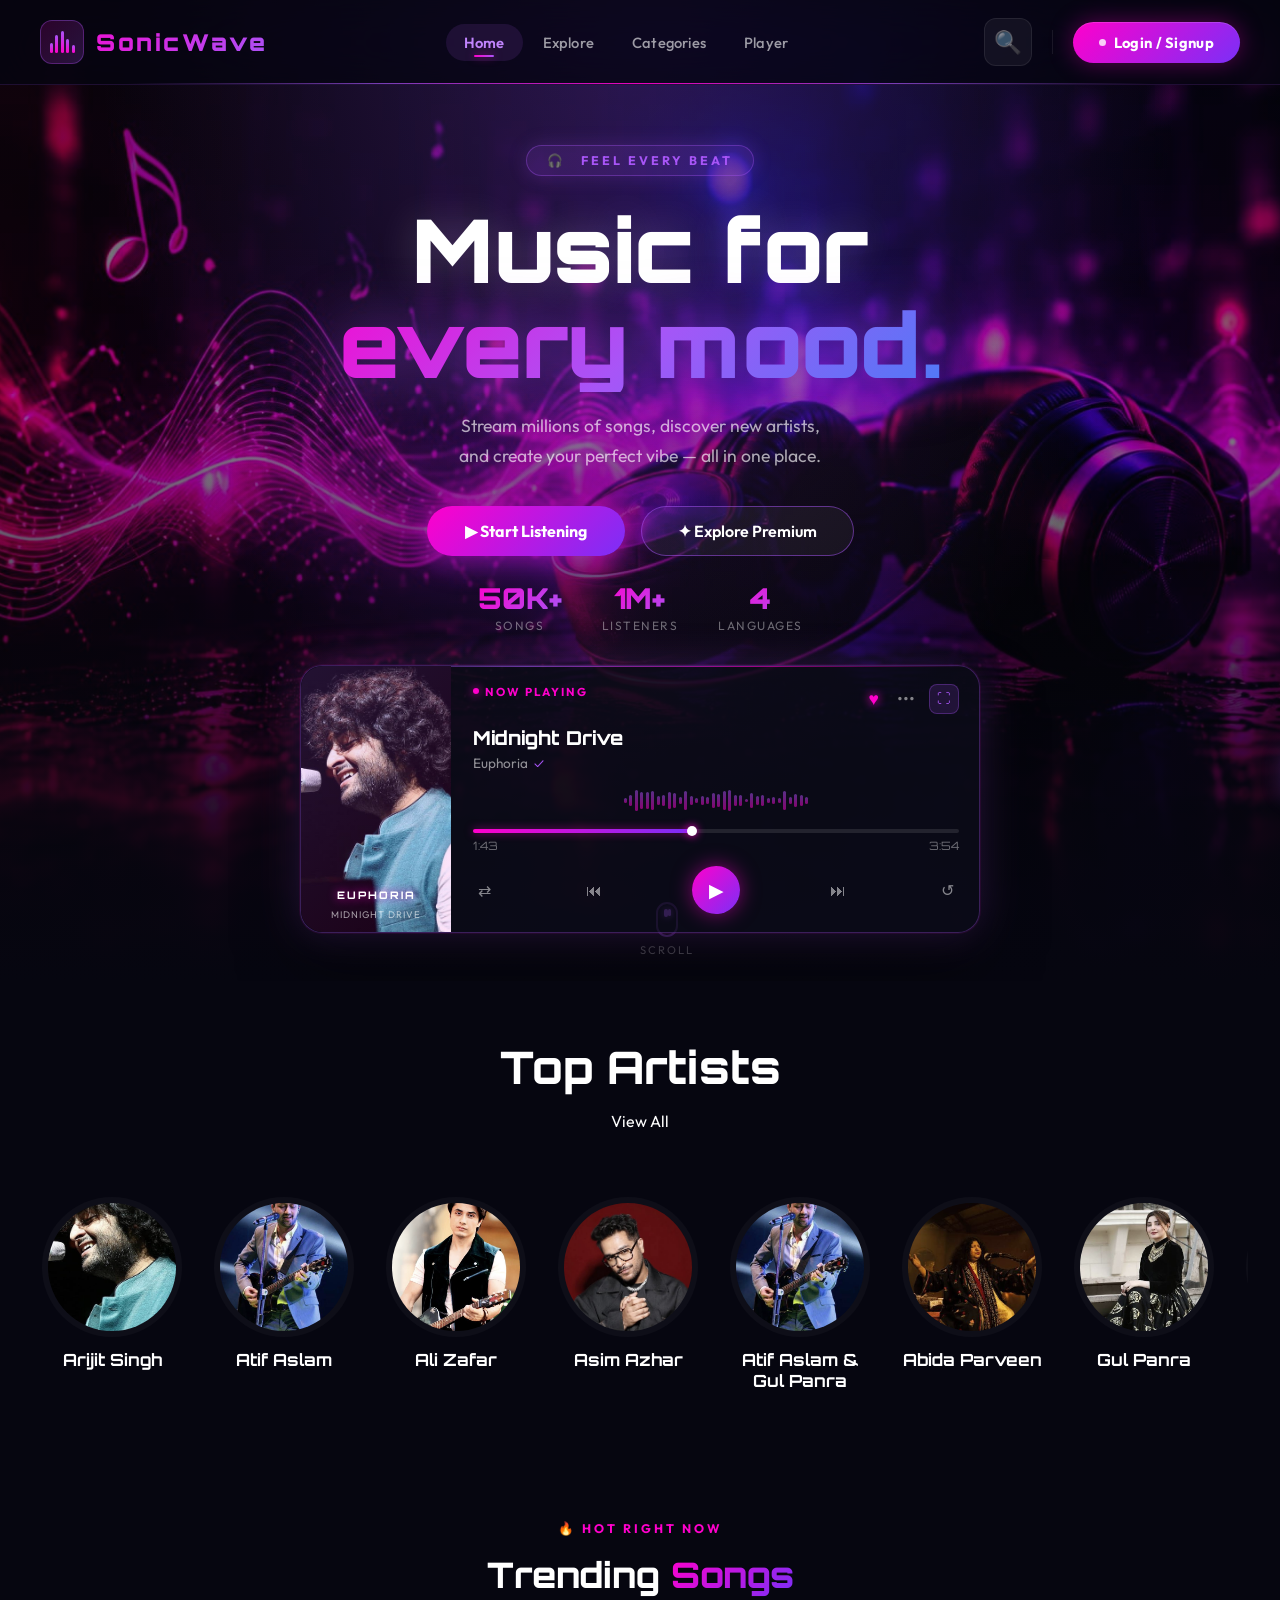
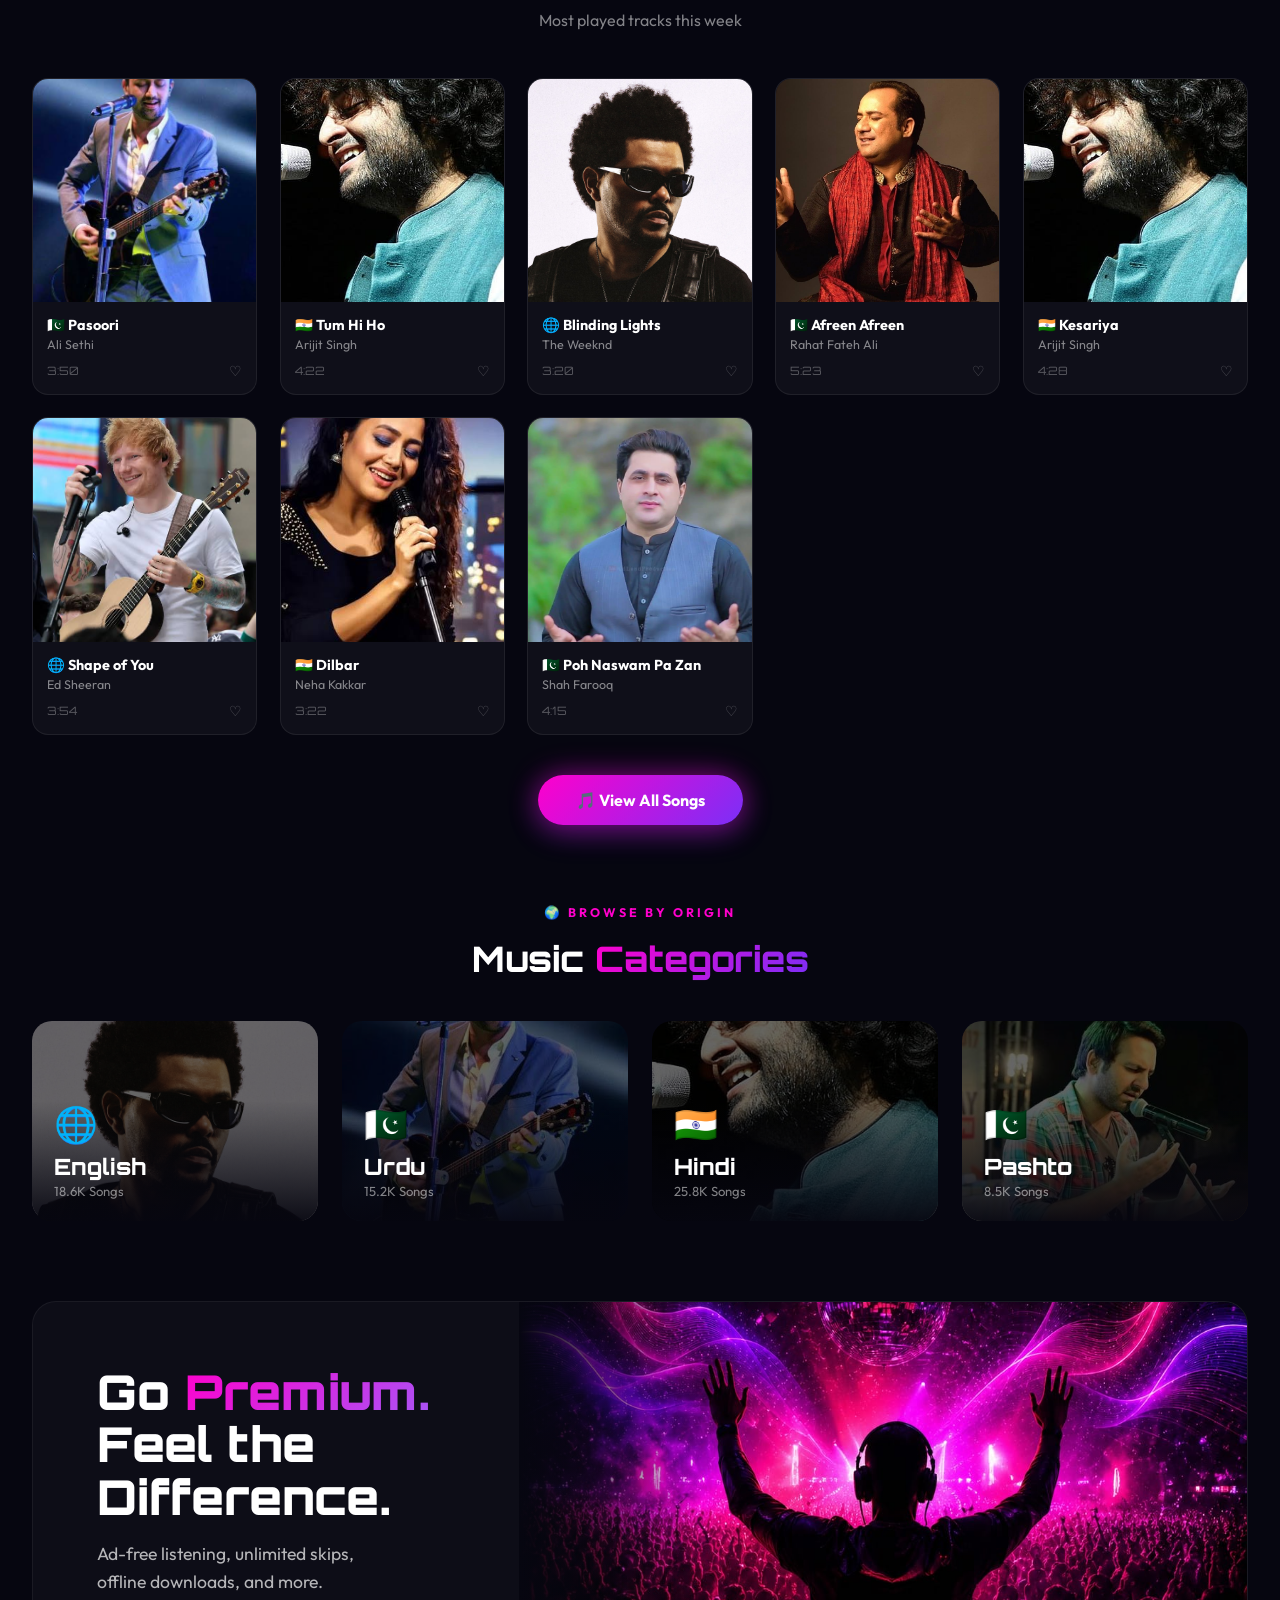
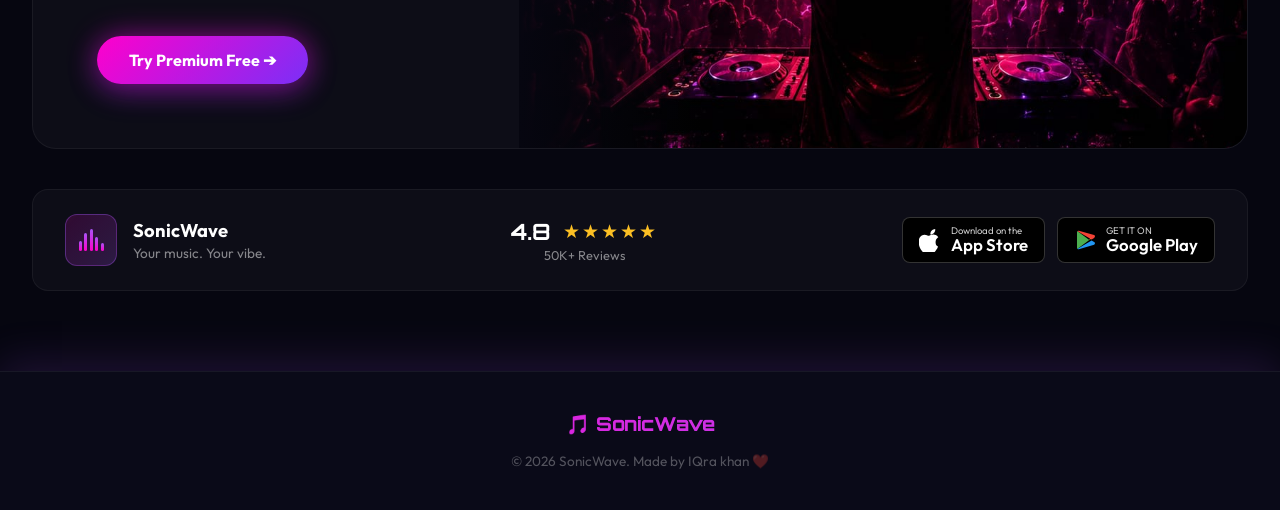
==== index.html @ 138f88bc "Fresh clean deployment" ====
<!DOCTYPE html>
<html lang="en">
<head>
  <meta charset="UTF-8" />
  <meta name="viewport" content="width=device-width, initial-scale=1.0" />
  <meta name="description" content="SonicWave - Premium music streaming. Music for every mood." />
  <title>SonicWave | Music For Every Mood</title>
  <link rel="preconnect" href="https://fonts.googleapis.com" />
  <link href="https://fonts.googleapis.com/css2?family=Outfit:wght@300;400;500;600;700;800;900&family=Orbitron:wght@400;600;700;800;900&display=swap" rel="stylesheet" />
  <link rel="stylesheet" href="css/style.css" />
  <style>

    * { 
      margin:0;
       padding:0;
        box-sizing:border-box; 
      }

    

    html, body {
      font-family: 'Outfit', sans-serif;
      background: var(--dark);
      color: #fff;
      overflow-x: hidden;
    }


    .hero {
      position: relative;
      min-height: 100vh;
      display: flex;
      flex-direction: column;
      align-items: center;
      justify-content: center;
      overflow: hidden;
      padding-top: 85px;
    }

    /* BG IMAGE */
    .hero-bg {
      position: absolute;
      inset: 0;
      background-image: url('images/music.jpeg');
      background-size: cover;
      background-position: center;
      filter: brightness(0.65) saturate(1.4);
      transform: scale(1.05);
      animation: slowZoom 12s ease-in-out infinite alternate;
    }

    @keyframes slowZoom {
      from { transform: scale(1.05); }
      to   { transform: scale(1.12); }
    }

    /* Dark gradient overlay */
    .hero-overlay {
      position: absolute;
      inset: 0;
      background:
        radial-gradient(ellipse at 50% 0%, rgba(168,85,247,0.25) 0%, transparent 60%),
        linear-gradient(to bottom,
          rgba(6,6,16,0.5) 0%,
          rgba(6,6,16,0.2) 40%,
          rgba(6,6,16,0.85) 85%,
          rgba(6,6,16,1) 100%);
    }
:root {
      --pink: #ff00cc;
      --purple: #a855f7;
      --blue: #3b82f6;
      --dark: #060610;
      --glass: rgba(255,255,255,0.05);
      --border: rgba(255,255,255,0.1);
      --glow-pink: rgba(255,0,204,0.4);
      --glow-purple: rgba(168,85,247,0.4);
    }
    /* Floating particles */
    .particles {
      position: absolute;
      inset: 0;
      overflow: hidden;
      pointer-events: none;
    }

    .particle {
      position: absolute;
      border-radius: 50%;
      animation: floatUp linear infinite;
      opacity: 0;
    }

    @keyframes floatUp {
      0%   { transform: translateY(100vh) translateX(0); opacity: 0; }
      5%   { opacity: 0.7; }
      95%  { opacity: 0.4; }
      100% { transform: translateY(-10vh) translateX(30px); opacity: 0; }
    }

    /* ===== HERO CONTENT ===== */
    .hero-content {
      position: relative;
      z-index: 5;
      text-align: center;
      max-width: 820px;
      padding: 0 2rem;
      margin-top: 60px;
      margin-bottom: 2rem;
    }

    .hero-badge {
      display: inline-flex;
      align-items: center;
      gap: 8px;
      background: rgba(168,85,247,0.15);
      border: 1px solid rgba(168,85,247,0.35);
      color: #a855f7;
      padding: 7px 20px;
      border-radius: 50px;
      font-size: 0.78rem;
      font-weight: 700;
      letter-spacing: 3px;
      text-transform: uppercase;
      margin-bottom: 1.6rem;
      animation: fadeUp 0.7s ease forwards;
      box-shadow: 0 0 20px rgba(168,85,247,0.2);
    }

    .hero-title {
      font-family: 'Orbitron', sans-serif;
      font-size: clamp(2.8rem, 7vw, 5.5rem);
      font-weight: 900;
      line-height: 1.08;
      margin-bottom: 1.2rem;
      animation: fadeUp 0.7s 0.15s ease both;
    }

    .hero-title .line1 {
      color: #fff;
      text-shadow: 0 0 40px rgba(255,255,255,0.2);
      display: block;
    }

    .hero-title .line2 {
      background: linear-gradient(135deg, #ff00cc, #a855f7, #3b82f6);
      -webkit-background-clip: text;
      -webkit-text-fill-color: transparent;
      background-clip: text;
      display: block;
      filter: drop-shadow(0 0 30px rgba(168,85,247,0.5));
    }

    .hero-sub {
      font-size: 1.1rem;
      color: rgba(255,255,255,0.65);
      line-height: 1.7;
      max-width: 560px;
      margin: 0 auto 2.2rem;
      animation: fadeUp 0.7s 0.3s ease both;
    }

    /* Hero Buttons */
    .hero-btns {
      display: flex;
      gap: 1rem;
      justify-content: center;
      flex-wrap: wrap;
      animation: fadeUp 0.7s 0.45s ease both;
      margin-bottom: 1rem;
    }

    .btn-start {
      display: inline-flex;
      align-items: center;
      gap: 10px;
      padding: 15px 38px;
      background: linear-gradient(135deg, #ff00cc, #7b2ff7);
      border-radius: 50px;
      font-size: 1rem;
      font-weight: 700;
      color: #fff;
      text-decoration: none;
      box-shadow: 0 0 30px rgba(255,0,204,0.45), 0 8px 30px rgba(123,47,247,0.3);
      transition: all 0.3s ease;
      border: none;
      cursor: pointer;
      font-family: 'Outfit', sans-serif;
    }

    .btn-start:hover {
      transform: translateY(-3px);
      box-shadow: 0 0 55px rgba(255,0,204,0.65), 0 15px 40px rgba(123,47,247,0.4);
    }

    .btn-explore {
      display: inline-flex;
      align-items: center;
      gap: 10px;
      padding: 14px 36px;
      background: rgba(255,255,255,0.05);
      border: 1.5px solid rgba(168,85,247,0.5);
      border-radius: 50px;
      font-size: 1rem;
      font-weight: 600;
      color: #fff;
      text-decoration: none;
      backdrop-filter: blur(10px);
      transition: all 0.3s ease;
      cursor: pointer;
      font-family: 'Outfit', sans-serif;
    }

    .btn-explore:hover {
      border-color: #a855f7;
      box-shadow: 0 0 25px rgba(168,85,247,0.4);
      transform: translateY(-3px);
    }

    /* Hero stats */
    .hero-stats {
      display: flex;
      gap: 2.5rem;
      justify-content: center;
      animation: fadeUp 0.7s 0.6s ease both;
      margin-top: 1.5rem;
    }

    .stat {
      text-align: center;
    }

    .stat-num {
      font-family: 'Orbitron', sans-serif;
      font-size: 1.8rem;
      font-weight: 900;
      background: linear-gradient(135deg, #ff00cc, #a855f7);
      -webkit-background-clip: text;
      -webkit-text-fill-color: transparent;
      background-clip: text;
    }

    .stat-lbl {
      font-size: 0.75rem;
      color: rgba(255,255,255,0.4);
      text-transform: uppercase;
      letter-spacing: 1.5px;
      margin-top: 2px;
    }

    /* ===== FLOATING MUSIC PLAYER CARD ===== */
    .player-wrap {
      position: relative;
      z-index: 10;
      width: 100%;
      display: flex;
      justify-content: center;
      padding: 0 1rem 3rem;
      animation: fadeUp 0.8s 0.7s ease both;
    }

    .music-card {
      width: 100%;
      max-width: 680px;
      background: rgba(13,13,26,0.75);
      backdrop-filter: blur(28px);
      -webkit-backdrop-filter: blur(28px);
      border: 1px solid rgba(168,85,247,0.3);
      border-radius: 22px;
      padding: 0;
      box-shadow:
        0 0 0 1px rgba(255,0,204,0.08),
        0 0 40px rgba(168,85,247,0.2),
        0 30px 60px rgba(0,0,0,0.5);
      position: relative;
      overflow: hidden;
      transition: all 0.4s ease;
    }

    .music-card::before {
      content: '';
      position: absolute;
      top: 0; left: 0; right: 0;
      height: 1px;
      background: linear-gradient(90deg, transparent, rgba(168,85,247,0.6), rgba(255,0,204,0.6), transparent);
    }

    /* ===== PLAYER INNER ===== */
    .player-inner {
      display: flex;
      align-items: stretch;
      gap: 0;
    }

    /* Album Art */
    .album-art {
      width: 150px;
      min-height: 150px;
      flex-shrink: 0;
      position: relative;
      overflow: hidden;
      border-radius: 22px 0 0 22px;
    }

    .album-art img {
      width: 100%;
      height: 100%;
      object-fit: cover;
      transition: transform 0.5s ease;
    }

    .album-art:hover img { transform: scale(1.08); }

    .album-art-overlay {
      position: absolute;
      inset: 0;
      background: linear-gradient(135deg, rgba(168,85,247,0.2), rgba(255,0,204,0.1));
    }

    .album-label {
      position: absolute;
      bottom: 10px;
      left: 10px;
      right: 10px;
      text-align: center;
    }

    .album-label span:first-child {
      display: block;
      font-family: 'Orbitron', sans-serif;
      font-size: 0.65rem;
      font-weight: 800;
      color: #fff;
      letter-spacing: 2px;
      text-shadow: 0 0 10px rgba(255,0,204,0.8);
    }

    .album-label span:last-child {
      font-size: 0.6rem;
      color: rgba(255,255,255,0.6);
      letter-spacing: 1px;
    }

    /* Player Right Panel */
    .player-right {
      flex: 1;
      padding: 18px 20px 18px 22px;
      display: flex;
      flex-direction: column;
      justify-content: space-between;
    }

    /* Player Top Row */
    .player-top {
      display: flex;
      align-items: flex-start;
      justify-content: space-between;
      margin-bottom: 10px;
    }

    .now-playing-tag {
      font-size: 0.72rem;
      color: #ff00cc;
      font-weight: 700;
      letter-spacing: 2px;
      text-transform: uppercase;
      display: flex;
      align-items: center;
      gap: 6px;
    }

    .now-playing-tag::before {
      content: '';
      width: 6px;
      height: 6px;
      background: #ff00cc;
      border-radius: 50%;
      box-shadow: 0 0 10px #ff00cc;
      animation: blink 1s ease-in-out infinite;
    }

    @keyframes blink {
      0%, 100% { opacity: 1; }
      50% { opacity: 0.2; }
    }

    .player-actions {
      display: flex;
      align-items: center;
      gap: 10px;
    }

    .icon-btn {
      background: none;
      border: none;
      cursor: pointer;
      color: rgba(255,255,255,0.5);
      font-size: 1.1rem;
      transition: all 0.3s;
      padding: 4px;
      border-radius: 6px;
      line-height: 1;
    }

    .icon-btn:hover { color: #fff; }

    .icon-btn.liked { color: #ff00cc; text-shadow: 0 0 10px #ff00cc; }

    /* Fullscreen Button */
    .fullscreen-btn {
      background: rgba(168,85,247,0.15) !important;
      border: 1px solid rgba(168,85,247,0.3) !important;
      color: #a855f7 !important;
      width: 30px;
      height: 30px;
      border-radius: 8px !important;
      display: flex;
      align-items: center;
      justify-content: center;
      font-size: 0.85rem !important;
      transition: all 0.3s !important;
    }

    .fullscreen-btn:hover {
      background: rgba(168,85,247,0.3) !important;
      box-shadow: 0 0 15px rgba(168,85,247,0.4) !important;
      color: #fff !important;
    }

    /* Track Info */
    .track-info { margin-bottom: 8px; }

    .track-title {
      font-family: 'Orbitron', sans-serif;
      font-size: 1.2rem;
      font-weight: 800;
      color: #fff;
      margin-bottom: 4px;
      line-height: 1.2;
    }

    .track-artist {
      font-size: 0.85rem;
      color: rgba(255,255,255,0.55);
      display: flex;
      align-items: center;
      gap: 6px;
    }

    .verified {
      color: #a855f7;
      font-size: 0.8rem;
    }

    /* Waveform */
    .waveform {
      display: flex;
      align-items: center;
      gap: 2.5px;
      height: 36px;
      margin-bottom: 8px;
      cursor: pointer;
    }

    .wave-bar {
      width: 3px;
      border-radius: 3px;
      background: linear-gradient(to top, #ff00cc, #a855f7);
      opacity: 0.35;
      transition: opacity 0.3s;
    }

    .waveform.playing .wave-bar {
      opacity: 1;
      animation: waveAnim var(--dur, 0.8s) ease-in-out infinite alternate;
      box-shadow: 0 0 6px rgba(255,0,204,0.5);
    }

    @keyframes waveAnim {
      from { height: 4px; }
      to   { height: var(--h, 24px); }
    }

    /* Progress */
    .progress-area { margin-bottom: 10px; }

    .progress-bar-track {
      height: 4px;
      background: rgba(255,255,255,0.1);
      border-radius: 4px;
      cursor: pointer;
      position: relative;
      margin-bottom: 5px;
    }

    .progress-fill {
      height: 100%;
      background: linear-gradient(90deg, #ff00cc, #7b2ff7);
      border-radius: 4px;
      width: 45%;
      box-shadow: 0 0 8px rgba(255,0,204,0.5);
      position: relative;
      transition: width 0.5s linear;
    }

    .progress-fill::after {
      content: '';
      position: absolute;
      right: -5px;
      top: 50%;
      transform: translateY(-50%);
      width: 10px;
      height: 10px;
      background: #fff;
      border-radius: 50%;
      box-shadow: 0 0 8px #ff00cc;
    }

    .progress-times {
      display: flex;
      justify-content: space-between;
      font-size: 0.72rem;
      color: rgba(255,255,255,0.4);
      font-family: 'Orbitron', sans-serif;
    }

    /* Controls */
    .controls {
      display: flex;
      align-items: center;
      justify-content: space-between;
    }

    .ctrl {
      background: none;
      border: none;
      color: rgba(255,255,255,0.5);
      font-size: 1rem;
      cursor: pointer;
      transition: all 0.3s;
      padding: 5px;
      border-radius: 8px;
    }

    .ctrl:hover { color: #fff; transform: scale(1.1); }

    .ctrl-play {
      width: 48px;
      height: 48px;
      background: linear-gradient(135deg, #ff00cc, #7b2ff7);
      border-radius: 50%;
      display: flex;
      align-items: center;
      justify-content: center;
      font-size: 1.2rem;
      color: #fff;
      box-shadow: 0 0 20px rgba(255,0,204,0.5);
      transition: all 0.3s;
      cursor: pointer;
      border: none;
    }

    .ctrl-play:hover {
      transform: scale(1.12);
      box-shadow: 0 0 40px rgba(255,0,204,0.7);
    }

    .ctrl-play.paused::after { content: ''; }

    /* ====================================================
       FULLSCREEN PLAYER OVERLAY
    ===================================================== */
    .fullscreen-overlay {
      position: fixed;
      inset: 0;
      z-index: 9999;
      display: flex;
      align-items: center;
      justify-content: center;
      padding: 2rem;
      opacity: 0;
      visibility: hidden;
      transition: all 0.45s cubic-bezier(0.4,0,0.2,1);
    }

    .fullscreen-overlay.active {
      opacity: 1;
      visibility: visible;
    }

    /* Blurred animated BG */
    .fs-bg {
      position: absolute;
      inset: 0;
      background-image: url('images/WhatsApp Image 2026-07-19 at 9.51.23 PM (2).jpeg');
      background-size: cover;
      background-position: center;
      filter: blur(50px) brightness(0.25) saturate(1.8);
      transform: scale(1.1);
    }

    .fs-overlay {
      position: absolute;
      inset: 0;
      background: rgba(6,6,16,0.6);
    }

    .fs-content {
      position: relative;
      z-index: 1;
      width: 100%;
      max-width: 900px;
      display: grid;
      grid-template-columns: 340px 1fr;
      gap: 3rem;
      align-items: center;
    }

    /* FS Album Art */
    .fs-album {
      border-radius: 24px;
      overflow: hidden;
      box-shadow: 0 0 80px rgba(168,85,247,0.5), 0 0 150px rgba(255,0,204,0.2);
      aspect-ratio: 1;
      position: relative;
    }

    .fs-album img {
      width: 100%;
      height: 100%;
      object-fit: cover;
    }

    .fs-album.spinning img {
      animation: rotateSlow 18s linear infinite;
    }

    @keyframes rotateSlow {
      from { transform: scale(1.05) rotate(0deg); }
      to   { transform: scale(1.05) rotate(360deg); }
    }

    .fs-album::after {
      content: '';
      position: absolute;
      inset: 0;
      border: 2px solid rgba(168,85,247,0.4);
      border-radius: 24px;
    }

    /* FS Player Panel */
    .fs-panel {
      display: flex;
      flex-direction: column;
      gap: 1.8rem;
    }

    .fs-close-btn {
      position: absolute;
      top: 1.5rem;
      right: 1.5rem;
      width: 44px;
      height: 44px;
      background: rgba(255,255,255,0.08);
      border: 1px solid rgba(255,255,255,0.12);
      border-radius: 50%;
      display: flex;
      align-items: center;
      justify-content: center;
      font-size: 1.2rem;
      color: #fff;
      cursor: pointer;
      transition: all 0.3s;
      z-index: 2;
    }

    .fs-close-btn:hover {
      background: rgba(168,85,247,0.2);
      border-color: rgba(168,85,247,0.5);
      box-shadow: 0 0 15px rgba(168,85,247,0.3);
    }

    .fs-badge {
      display: inline-flex;
      align-items: center;
      gap: 8px;
      color: #ff00cc;
      font-size: 0.78rem;
      font-weight: 700;
      letter-spacing: 2.5px;
      text-transform: uppercase;
    }

    .fs-badge::before {
      content: '';
      width: 7px;
      height: 7px;
      background: #ff00cc;
      border-radius: 50%;
      box-shadow: 0 0 12px #ff00cc;
      animation: blink 1s ease-in-out infinite;
    }

    .fs-title {
      font-family: 'Orbitron', sans-serif;
      font-size: 2.8rem;
      font-weight: 900;
      line-height: 1.1;
      background: linear-gradient(135deg, #fff 40%, #a855f7);
      -webkit-background-clip: text;
      -webkit-text-fill-color: transparent;
      background-clip: text;
    }

    .fs-artist {
      font-size: 1.1rem;
      color: rgba(255,255,255,0.6);
      display: flex;
      align-items: center;
      gap: 8px;
    }

    /* FS Waveform */
    .fs-waveform {
      display: flex;
      align-items: center;
      gap: 3px;
      height: 55px;
    }

    .fs-wave-bar {
      width: 4px;
      border-radius: 4px;
      background: linear-gradient(to top, #ff00cc, #a855f7);
    }

    .fs-waveform.playing .fs-wave-bar {
      animation: waveAnim var(--dur, 0.8s) ease-in-out infinite alternate;
      box-shadow: 0 0 8px rgba(255,0,204,0.4);
    }

    /* FS Progress */
    .fs-progress-bar {
      height: 5px;
      background: rgba(255,255,255,0.1);
      border-radius: 5px;
      cursor: pointer;
      position: relative;
    }

    .fs-progress-fill {
      height: 100%;
      background: linear-gradient(90deg, #ff00cc, #7b2ff7);
      border-radius: 5px;
      width: 45%;
      box-shadow: 0 0 10px rgba(255,0,204,0.5);
      position: relative;
      transition: width 0.5s linear;
    }

    .fs-progress-fill::after {
      content: '';
      position: absolute;
      right: -6px;
      top: 50%;
      transform: translateY(-50%);
      width: 12px;
      height: 12px;
      background: white;
      border-radius: 50%;
      box-shadow: 0 0 12px #ff00cc;
    }

    .fs-times {
      display: flex;
      justify-content: space-between;
      font-size: 0.8rem;
      color: rgba(255,255,255,0.4);
      font-family: 'Orbitron', sans-serif;
      margin-top: 6px;
    }

    /* FS Controls */
    .fs-controls {
      display: flex;
      align-items: center;
      justify-content: center;
      gap: 1.2rem;
    }

    .fs-ctrl {
      width: 50px;
      height: 50px;
      background: rgba(255,255,255,0.06);
      border: 1px solid rgba(255,255,255,0.1);
      border-radius: 50%;
      display: flex;
      align-items: center;
      justify-content: center;
      font-size: 1.1rem;
      color: rgba(255,255,255,0.6);
      cursor: pointer;
      transition: all 0.3s;
    }

    .fs-ctrl:hover {
      color: #fff;
      border-color: rgba(168,85,247,0.5);
      box-shadow: 0 0 20px rgba(168,85,247,0.3);
      transform: scale(1.1);
    }

    .fs-ctrl.active {
      color: #a855f7;
      border-color: rgba(168,85,247,0.5);
    }

    .fs-play-btn {
      width: 72px;
      height: 72px;
      background: linear-gradient(135deg, #ff00cc, #7b2ff7);
      border-radius: 50%;
      display: flex;
      align-items: center;
      justify-content: center;
      font-size: 1.6rem;
      color: #fff;
      cursor: pointer;
      box-shadow: 0 0 35px rgba(255,0,204,0.6);
      transition: all 0.3s;
      border: none;
    }

    .fs-play-btn:hover {
      transform: scale(1.12);
      box-shadow: 0 0 60px rgba(255,0,204,0.8);
    }

    /* FS Volume */
    .fs-volume {
      display: flex;
      align-items: center;
      gap: 12px;
    }

    .fs-vol-icon {
      font-size: 1rem;
      color: rgba(255,255,255,0.5);
      cursor: pointer;
    }

    .fs-vol-range {
      flex: 1;
      -webkit-appearance: none;
      height: 4px;
      background: rgba(255,255,255,0.1);
      border-radius: 4px;
      outline: none;
      cursor: pointer;
    }

    .fs-vol-range::-webkit-slider-thumb {
      -webkit-appearance: none;
      width: 12px;
      height: 12px;
      background: #a855f7;
      border-radius: 50%;
      box-shadow: 0 0 8px rgba(168,85,247,0.6);
    }

    /* ============ ANIMATIONS ============ */
    @keyframes fadeUp {
      from { opacity: 0; transform: translateY(28px); }
      to   { opacity: 1; transform: translateY(0); }
    }

    /* Scroll indicator */
    .scroll-hint {
      position: absolute;
      bottom: 1.5rem;
      left: 50%;
      transform: translateX(-50%);
      display: flex;
      flex-direction: column;
      align-items: center;
      gap: 6px;
      color: rgba(255,255,255,0.3);
      font-size: 0.7rem;
      letter-spacing: 2px;
      text-transform: uppercase;
      z-index: 5;
      animation: fadeUp 1s 1.2s ease both;
    }

    .scroll-mouse {
      width: 22px;
      height: 35px;
      border: 2px solid rgba(168,85,247,0.4);
      border-radius: 11px;
      display: flex;
      justify-content: center;
      padding-top: 5px;
    }

    .scroll-dot {
      width: 3px;
      height: 7px;
      background: #a855f7;
      border-radius: 3px;
      animation: scrollDown 2s ease infinite;
      box-shadow: 0 0 6px #a855f7;
    }

    @keyframes scrollDown {
      0% { transform: translateY(0); opacity: 1; }
      100% { transform: translateY(10px); opacity: 0; }
    }

    /* ==============================
       TOP ARTISTS SECTION
    ================================= */
    .top-artists {
      padding: 60px 2rem 20px;
      background: var(--dark);
      max-width: 1300px;
      margin: 0 auto;
      overflow: hidden;
    }

    .artists-grid-wrapper {
      margin-top: 1rem;
      width: 100%;
      overflow-x: auto;
      padding-bottom: 20px;
      scrollbar-width: none; /* Firefox */
    }

    .artists-grid-wrapper::-webkit-scrollbar {
      display: none; /* Chrome/Safari */
    }

    .artists-grid {
      display: flex;
      gap: 2rem;
      padding: 10px;
      width: max-content;
    }

    .artist-card {
      display: flex;
      flex-direction: column;
      align-items: center;
      gap: 12px;
      cursor: pointer;
      text-decoration: none;
      width: 140px;
    }

    .artist-img-wrapper {
      width: 140px;
      height: 140px;
      border-radius: 50%;
      background: rgba(255,255,255,0.03);
      padding: 4px;
      border: 2px solid transparent;
      transition: all 0.4s ease;
      position: relative;
    }

    .artist-img-wrapper img {
      width: 100%;
      height: 100%;
      object-fit: cover;
      border-radius: 50%;
      transition: all 0.4s ease;
      filter: grayscale(20%);
    }

    .artist-card:hover .artist-img-wrapper {
      border-color: #a855f7;
      box-shadow: 0 0 25px rgba(168,85,247,0.4), inset 0 0 15px rgba(255,0,204,0.3);
      transform: translateY(-8px);
    }

    .artist-card:hover .artist-img-wrapper img {
      filter: grayscale(0%);
    }

    .artist-name {
      font-size: 1.05rem;
      font-weight: 700;
      color: #fff;
      font-family: 'Orbitron', sans-serif;
      text-align: center;
      transition: color 0.3s;
    }

    .artist-card:hover .artist-name {
      color: #ff00cc;
      text-shadow: 0 0 10px rgba(255,0,204,0.5);
    }

    /* ============ RESPONSIVE ============ */

    /* Hamburger */
    .hamburger {
      display: none;
      flex-direction: column;
      gap: 5px;
      cursor: pointer;
      padding: 6px;
      border-radius: 8px;
      background: rgba(255,255,255,0.05);
      border: 1px solid rgba(255,255,255,0.08);
      transition: all 0.3s;
    }

    .hamburger:hover {
      background: rgba(168,85,247,0.12);
      border-color: rgba(168,85,247,0.3);
    }

    .hamburger span {
      display: block;
      width: 22px;
      height: 2px;
      background: rgba(255,255,255,0.7);
      border-radius: 2px;
      transition: all 0.3s ease;
    }

    .hamburger.open span:nth-child(1) { transform: rotate(45deg) translate(5px, 5px); }
    .hamburger.open span:nth-child(2) { opacity: 0; transform: scaleX(0); }
    .hamburger.open span:nth-child(3) { transform: rotate(-45deg) translate(5px, -5px); }

    @media (max-width: 900px) {
      .nav-links { display: none; }
      .nav-links.open {
        display: flex;
        flex-direction: column;
        position: fixed;
        top: 85px; left: 0; right: 0;
        background: rgba(6,6,16,0.97);
        backdrop-filter: blur(30px);
        padding: 1.5rem 2rem 2rem;
        border-bottom: 1px solid rgba(168,85,247,0.2);
        gap: 4px;
        z-index: 99;
        animation: slideDown 0.3s ease;
      }
      @keyframes slideDown {
        from { opacity: 0; transform: translateY(-10px); }
        to   { opacity: 1; transform: translateY(0); }
      }
      .nav-links.open a {
        padding: 12px 18px;
        border-radius: 12px;
        font-size: 1rem;
      }
      .hamburger { display: flex; }
    }

    @media (max-width: 640px) {
      .hero-stats { gap: 1.5rem; }
      .music-card { max-width: 100%; }
      .album-art { width: 120px; }
      .player-right { padding: 14px 14px 14px 16px; }
      .fs-content { grid-template-columns: 1fr; }
      .fs-album { width: 220px; margin: 0 auto; }
      .fs-title { font-size: 2rem; }
      .nav-search-btn { display: none; }
      .nav-sep { display: none; }
      .navbar { height: 70px; }
      .hero { padding-top: 70px; }
    }
  </style>
</head>
<body>

  <!-- ==============================
       NAVBAR
  ================================= -->
  <nav class="navbar" id="mainNavbar">
    <div class="nav-inner">

      <!-- LOGO -->
      <a href="index.html" class="logo">
        <div class="logo-icon-wrap">
          <div class="logo-bars">
            <div class="logo-bar"></div>
            <div class="logo-bar"></div>
            <div class="logo-bar"></div>
            <div class="logo-bar"></div>
            <div class="logo-bar"></div>
          </div>
        </div>
        SonicWave
      </a>

      <!-- NAV LINKS -->
      <ul class="nav-links" id="mainNavLinks">
        <li><a href="index.html" class="active">Home</a></li>
        <li><a href="explore.html">Explore</a></li>
        <li><a href="categories.html">Categories</a></li>
        <li><a href="player.html">Player</a></li>
      </ul>

      <!-- RIGHT GROUP -->
      <div class="nav-right">
        <a href="explore.html" class="nav-search-btn" title="Search">🔍</a>
        <div class="nav-sep"></div>
        <a href="login.html" class="nav-cta">
          <span class="nav-cta-dot"></span>
          Login / Signup
        </a>
        <!-- Hamburger (mobile) -->
        <div class="hamburger" id="hamburgerBtn" onclick="toggleMobileNav()">
          <span></span><span></span><span></span>
        </div>
      </div>

    </div>
  </nav>

  <!-- ==============================
       HERO SECTION
  ================================= -->
  <section class="hero" id="hero">

    <!-- BG image -->
    <div class="hero-bg" id="heroBg"></div>
    <div class="hero-overlay"></div>

    <!-- Particles -->
    <div class="particles" id="particles"></div>

    <!-- Hero Text Content -->
    <div class="hero-content">
      <div class="hero-badge">🎧 &nbsp; Feel Every Beat</div>

      <h1 class="hero-title">
        <span class="line1">Music for</span>
        <span class="line2">every mood.</span>
      </h1>

      <p class="hero-sub">
        Stream millions of songs, discover new artists,<br />
        and create your perfect vibe — all in one place.
      </p>

      <div class="hero-btns">
        <button class="btn-start" onclick="window.location='player.html'">
          ▶ Start Listening
        </button>
        <button class="btn-explore" onclick="window.location='explore.html'">
          ✦ Explore Premium
        </button>
      </div>

      <div class="hero-stats">
        <div class="stat">
          <div class="stat-num">50K+</div>
          <div class="stat-lbl">Songs</div>
        </div>
        <div class="stat">
          <div class="stat-num">1M+</div>
          <div class="stat-lbl">Listeners</div>
        </div>
        <div class="stat">
          <div class="stat-num">4</div>
          <div class="stat-lbl">Languages</div>
        </div>
      </div>
    </div>

    <!-- ==============================
         FLOATING MUSIC PLAYER CARD
    ================================= -->
    <div class="player-wrap">
      <div class="music-card" id="musicCard">
        <div class="player-inner">

          <!-- Album Art -->
          <div class="album-art">
            <img src="images/singer/arijitsingh.jpg"
                 alt="Euphoria - Midnight Drive"
                 id="miniAlbumImg"
                 onerror="this.src='images/WhatsApp Image 2026-07-19 at 9.51.24 PM.jpeg'" />
            <div class="album-art-overlay"></div>
            <div class="album-label">
              <span>EUPHORIA</span>
              <span>MIDNIGHT DRIVE</span>
            </div>
          </div>

          <!-- Player Right -->
          <div class="player-right">

            <!-- Top row -->
            <div class="player-top">
              <div class="now-playing-tag">Now Playing</div>
              <div class="player-actions">
                <button class="icon-btn liked" id="miniHeart" onclick="toggleHeart(this)" title="Like">♥</button>
                <button class="icon-btn" title="More">•••</button>
                <!-- FULLSCREEN BUTTON -->
                <button class="icon-btn fullscreen-btn" id="openFullscreen"
                        onclick="openFullscreenPlayer()"
                        title="Fullscreen Player ⛶">⛶</button>
              </div>
            </div>

            <!-- Track info -->
            <div class="track-info">
              <div class="track-title" id="miniTitle">Midnight Drive</div>
              <div class="track-artist">
                <span id="miniArtist">Euphoria</span>
                <span class="verified">✓</span>
              </div>
            </div>

            <!-- Waveform -->
            <div class="waveform" id="miniWaveform">
              <!-- JS generates bars -->
            </div>

            <!-- Progress -->
            <div class="progress-area">
              <div class="progress-bar-track" id="miniProgressTrack" onclick="seekProgress(event, this)">
                <div class="progress-fill" id="miniProgressFill"></div>
              </div>
              <div class="progress-times">
                <span id="miniCurrentTime">1:43</span>
                <span id="miniDuration">3:54</span>
              </div>
            </div>

            <!-- Controls -->
            <div class="controls">
              <button class="ctrl" id="miniShuffle" onclick="toggleCtrl(this)" title="Shuffle">⇄</button>
              <button class="ctrl" onclick="miniPrev()" title="Previous">⏮</button>
              <button class="ctrl-play" id="miniPlayBtn" onclick="toggleMiniPlay()" title="Play/Pause">⏸</button>
              <button class="ctrl" onclick="miniNext()" title="Next">⏭</button>
              <button class="ctrl" id="miniRepeat" onclick="toggleCtrl(this)" title="Repeat">↺</button>
            </div>

          </div>
        </div>
      </div>
    </div>

    <!-- Scroll hint -->
    <div class="scroll-hint">
      <div class="scroll-mouse"><div class="scroll-dot"></div></div>
      <span>Scroll</span>
    </div>

  </section>

  <!-- ==============================
       FULLSCREEN PLAYER OVERLAY
  ================================= -->
  <div class="fullscreen-overlay" id="fullscreenOverlay">

    <!-- Blurred BG -->
    <div class="fs-bg" id="fsBg"></div>
    <div class="fs-overlay"></div>

    <!-- Close Button -->
    <button class="fs-close-btn" onclick="closeFullscreenPlayer()" title="Exit Fullscreen">✕</button>

    <!-- Content -->
    <div class="fs-content">

      <!-- FS Album Art -->
      <div class="fs-album" id="fsAlbum">
        <img src="images/singer/arijitsingh.jpg"
             alt="Album Art"
             id="fsAlbumImg"
             onerror="this.src='images/WhatsApp Image 2026-07-19 at 9.51.24 PM.jpeg'" />
      </div>

      <!-- FS Player Panel -->
      <div class="fs-panel">

        <div>
          <div class="fs-badge">Now Playing</div>
          <h2 class="fs-title" id="fsTitle">Midnight Drive</h2>
          <div class="fs-artist">
            <span id="fsArtist">Euphoria</span>
            <span class="verified" style="font-size:1rem;">✓</span>
          </div>
        </div>

        <!-- FS Waveform -->
        <div class="fs-waveform" id="fsWaveform"></div>

        <!-- FS Progress -->
        <div>
          <div class="fs-progress-bar" id="fsProgressBar" onclick="seekFsProgress(event, this)">
            <div class="fs-progress-fill" id="fsProgressFill"></div>
          </div>
          <div class="fs-times">
            <span id="fsCurrentTime">1:43</span>
            <span id="fsDuration">3:54</span>
          </div>
        </div>

        <!-- FS Controls -->
        <div class="fs-controls">
          <button class="fs-ctrl" id="fsShuffle" onclick="toggleFsCtrl(this)" title="Shuffle">⇄</button>
          <button class="fs-ctrl" onclick="miniPrev()" title="Previous">⏮</button>
          <button class="fs-play-btn" id="fsPlayBtn" onclick="toggleFsPlay()">⏸</button>
          <button class="fs-ctrl" onclick="miniNext()" title="Next">⏭</button>
          <button class="fs-ctrl" id="fsRepeat" onclick="toggleFsCtrl(this)" title="Repeat">↺</button>
        </div>

        <!-- Volume -->
        <div class="fs-volume">
          <span class="fs-vol-icon" id="fsVolIcon" onclick="toggleFsMute()">🔊</span>
          <input type="range" class="fs-vol-range" id="fsVolume" min="0" max="100" value="70" />
          <span style="font-size:0.78rem;color:rgba(255,255,255,0.4);font-family:'Orbitron',sans-serif;min-width:32px;">70%</span>
        </div>

      </div>
    </div>
  </div>

  <!-- ==============================
       EXTRA SECTIONS BELOW HERO
  ================================= -->

  <!-- Top Artists Section -->
  <section class="top-artists" id="topArtistsSection">
    <div class="section-header">
      <h2 class="section-title">Top <span>Artists</span></h2>
      <a href="categories.html" class="view-all">View All</a>
    </div>
    <div class="artists-grid-wrapper">
      <div class="artists-grid" id="topArtistsGrid">
        <!-- JS generates artists here -->
      </div>
    </div>
  </section>

  <!-- Quick Songs Section -->
  <section style="padding:80px 2rem; background:var(--dark);">
    <div style="max-width:1300px;margin:0 auto;">
      <div style="text-align:center;margin-bottom:3rem;">
        <div style="font-size:0.78rem;font-weight:700;letter-spacing:3px;color:#ff00cc;text-transform:uppercase;margin-bottom:1rem;">🔥 Hot Right Now</div>
        <h2 style="font-family:'Orbitron',sans-serif;font-size:2.2rem;font-weight:800;margin-bottom:0.8rem;">
          Trending <span style="background:linear-gradient(135deg,#ff00cc,#7b2ff7);-webkit-background-clip:text;-webkit-text-fill-color:transparent;background-clip:text;">Songs</span>
        </h2>
        <p style="color:rgba(255,255,255,0.5);">Most played tracks this week</p>
      </div>
      <div id="trendingSongs" style="display:grid;grid-template-columns:repeat(auto-fill,minmax(200px,1fr));gap:1.4rem;"></div>
      <div style="text-align:center;margin-top:2.5rem;">
        <a href="explore.html" class="btn-start" style="display:inline-flex;">🎵 View All Songs</a>
      </div>
    </div>
  </section>

  <!-- Categories Preview -->
  <section style="padding:0 2rem 80px;background:var(--dark);">
    <div style="max-width:1300px;margin:0 auto;">
      <div style="text-align:center;margin-bottom:2.5rem;">
        <div style="font-size:0.78rem;font-weight:700;letter-spacing:3px;color:#ff00cc;text-transform:uppercase;margin-bottom:1rem;">🌍 Browse By Origin</div>
        <h2 style="font-family:'Orbitron',sans-serif;font-size:2.2rem;font-weight:800;">
          Music <span style="background:linear-gradient(135deg,#ff00cc,#7b2ff7);-webkit-background-clip:text;-webkit-text-fill-color:transparent;background-clip:text;">Categories</span>
        </h2>
      </div>
      <div style="display:grid;grid-template-columns:repeat(4,1fr);gap:1.5rem;" id="catGrid"></div>
    </div>
  </section>

  <!-- Premium Section -->
  <section style="padding:0 2rem 40px; background:var(--dark);">
    <div style="max-width:1300px;margin:0 auto;background:rgba(255,255,255,0.03);border:1px solid rgba(255,255,255,0.05);border-radius:24px;overflow:hidden;display:flex;align-items:stretch;min-height:350px;flex-wrap:wrap;">
      
      <!-- 40% Text Area -->
      <div style="flex:1 1 40%; padding:4rem; display:flex; flex-direction:column; justify-content:center; position:relative; z-index:2;">
        <h2 style="font-family:'Orbitron',sans-serif;font-size:3rem;font-weight:900;margin-bottom:1rem;line-height:1.1;">
          Go <span style="background:linear-gradient(135deg,#ff00cc,#a855f7);-webkit-background-clip:text;-webkit-text-fill-color:transparent;background-clip:text;">Premium.</span><br />Feel the Difference.
        </h2>
        <p style="font-size:1.1rem;color:rgba(255,255,255,0.7);margin-bottom:2.5rem;line-height:1.6;">
          Ad-free listening, unlimited skips,<br />offline downloads, and more.
        </p>
        <div>
          <a href="#" class="btn-start" style="padding:14px 32px;font-size:1rem;display:inline-block;">Try Premium Free ➔</a>
        </div>
      </div>

      <!-- 60% Image Area -->
      <div style="flex:1 1 60%; position:relative; min-height:350px;">
        <img src="images/cloud.jpeg" alt="DJ Crowd" style="position:absolute;inset:0;width:100%;height:100%;object-fit:cover;object-position:center;" />
        <!-- Gradient to blend the image edge with the left side -->
        <div style="position:absolute;inset:0;background:linear-gradient(to right, rgba(6,6,16,1) 0%, transparent 25%);"></div>
      </div>
      
    </div>
  </section>

  <!-- App Store / Rating Banner -->
  <section style="padding:0 2rem 80px; background:var(--dark);">
    <div style="max-width:1300px;margin:0 auto;background:rgba(255,255,255,0.03);border:1px solid rgba(255,255,255,0.05);border-radius:16px;padding:24px 32px;display:flex;align-items:center;justify-content:space-between;flex-wrap:wrap;gap:1.5rem;">
      
      <!-- Left: Logo & Text -->
      <div style="display:flex;align-items:center;gap:16px;">
        <div style="width:52px;height:52px;background:linear-gradient(135deg, rgba(255,0,204,0.15), rgba(168,85,247,0.2));border:1px solid rgba(168,85,247,0.35);border-radius:12px;display:flex;align-items:center;justify-content:center;">
          <div style="display:flex;align-items:flex-end;gap:2.5px;height:22px;">
            <div style="width:3px;height:10px;border-radius:2px;background:linear-gradient(to top, #ff00cc, #a855f7);"></div>
            <div style="width:3px;height:18px;border-radius:2px;background:linear-gradient(to top, #ff00cc, #a855f7);"></div>
            <div style="width:3px;height:22px;border-radius:2px;background:linear-gradient(to top, #ff00cc, #a855f7);"></div>
            <div style="width:3px;height:14px;border-radius:2px;background:linear-gradient(to top, #ff00cc, #a855f7);"></div>
            <div style="width:3px;height:8px;border-radius:2px;background:linear-gradient(to top, #ff00cc, #a855f7);"></div>
          </div>
        </div>
        <div>
          <h3 style="font-size:1.15rem;font-weight:700;margin-bottom:2px;">SonicWave</h3>
          <p style="font-size:0.85rem;color:rgba(255,255,255,0.5);">Your music. Your vibe.</p>
        </div>
      </div>

      <!-- Middle: Rating -->
      <div style="display:flex;flex-direction:column;align-items:center;">
        <div style="display:flex;align-items:center;gap:12px;">
          <span style="font-size:1.4rem;font-weight:700;font-family:'Orbitron',sans-serif;">4.8</span>
          <div style="color:#fbbf24;font-size:1.2rem;letter-spacing:2px;">★★★★★</div>
        </div>
        <p style="font-size:0.8rem;color:rgba(255,255,255,0.5);margin-top:2px;">50K+ Reviews</p>
      </div>

      <!-- Right: Badges -->
      <div style="display:flex;align-items:center;gap:12px;">
        <a href="#" style="display:flex;align-items:center;gap:8px;background:#000;border:1px solid rgba(255,255,255,0.2);padding:8px 16px;border-radius:8px;color:#fff;text-decoration:none;transition:all 0.3s;">
          <svg width="24" height="24" viewBox="0 0 24 24" fill="currentColor"><path d="M16.6 14c-.1-3.2 2.6-4.8 2.7-4.8-1.5-2.2-3.8-2.5-4.6-2.6-2-.2-3.8 1.2-4.8 1.2-1.1 0-2.6-1.1-4.2-1.1-2.1 0-4 1.2-5.1 3-2.1 3.8-.5 9.4 1.6 12.3 1 1.4 2.2 3 3.7 2.9 1.5-.1 2.1-.9 3.9-.9 1.8 0 2.3.9 3.9.9 1.6.1 2.6-1.7 3.6-3.1 1.2-1.6 1.7-3.3 1.7-3.4-.1-.1-2.3-.9-2.4-3.5zM15 4.9c.8-1 1.4-2.4 1.2-3.8-1.2.1-2.7.8-3.6 1.7-.7.7-1.4 2.1-1.2 3.6 1.4.1 2.7-.6 3.6-1.5z"/></svg>
          <div style="display:flex;flex-direction:column;">
            <span style="font-size:0.6rem;opacity:0.8;line-height:1;">Download on the</span>
            <span style="font-size:1.05rem;font-weight:600;line-height:1.1;">App Store</span>
          </div>
        </a>
        <a href="#" style="display:flex;align-items:center;gap:8px;background:#000;border:1px solid rgba(255,255,255,0.2);padding:8px 16px;border-radius:8px;color:#fff;text-decoration:none;transition:all 0.3s;">
          <svg width="24" height="24" viewBox="0 0 24 24"><path fill="#4caf50" d="M3.6 3.3L15.3 12 3.6 20.7C3.2 20.9 3 20.6 3 20.2V3.8c0-.4.2-.7.6-.5z"/><path fill="#ffeb3b" d="M15.3 12l4.8-3.6-2.5-1.5-2.3 5.1z"/><path fill="#f44336" d="M3.6 3.3l14 8.1 2.5-1.5C21.3 9 21.3 7.8 20.1 7.1L4.8 2.8c-.5-.3-.9-.1-1.2.5z"/><path fill="#2196f3" d="M3.6 20.7l14-8.1 2.5 1.5c1.2.7 1.2 1.9 0 2.6L4.8 21.2c-.5.3-.9.1-1.2-.5z"/></svg>
          <div style="display:flex;flex-direction:column;">
            <span style="font-size:0.6rem;opacity:0.8;line-height:1;">GET IT ON</span>
            <span style="font-size:1.05rem;font-weight:600;line-height:1.1;">Google Play</span>
          </div>
        </a>
      </div>
      
    </div>
  </section>

  <!-- Footer -->
  <footer style="background:#0a0a18;border-top:1px solid rgba(255,255,255,0.06);padding:40px 2rem;text-align:center;margin-bottom:0;box-shadow:0 -10px 40px rgba(168,85,247,0.15);">
    <div style="font-family:'Orbitron',sans-serif;font-size:1.2rem;font-weight:800;background:linear-gradient(135deg,#ff00cc,#a855f7);-webkit-background-clip:text;-webkit-text-fill-color:transparent;margin-bottom:1rem;">🎵 SonicWave</div>
    <p style="color:rgba(255,255,255,0.3);font-size:0.85rem;text-align:center;">© 2026 SonicWave. Made by IQra khan ❤️</p>
  </footer>

  <!-- ===== PLAYER BAR ===== -->
  <div class="player-bar hidden" id="playerBar">
    <div class="player-track">
      <div class="player-thumb"><img src="images/singer/arijitsingh.jpg" alt="Track" id="barThumb" /></div>
      <div class="player-track-info">
        <h4 id="barTitle">Select a song</h4>
        <p id="barArtist">SonicWave</p>
      </div>
      <button class="player-heart" id="barHeart">♡</button>
    </div>
    <div class="player-controls">
      <button class="ctrl-btn" id="barShuffle">🔀</button>
      <button class="ctrl-btn" id="barPrev">⏮</button>
      <button class="play-pause-btn" id="barPlay">▶</button>
      <button class="ctrl-btn" id="barNext">⏭</button>
      <button class="ctrl-btn" id="barRepeat">🔁</button>
    </div>
    <div class="player-progress-area">
      <div class="progress-bar-container" id="barProgressContainer">
        <div class="progress-bar-fill" id="barProgress"></div>
      </div>
      <div class="progress-times">
        <span id="barCurrentTime">0:00</span>
        <span id="barDuration">0:00</span>
      </div>
    </div>
    <div class="player-volume">
      <button class="volume-btn" id="barVolume">🔊</button>
      <input type="range" class="volume-slider" id="volumeSlider" min="0" max="100" value="70" />
    </div>
  </div>

  <!-- ===== TOAST ===== -->
  <div class="toast" id="toast">
    <span class="toast-icon">🎵</span>
    <span id="toastMsg">Now Playing!</span>
  </div>

  <script src="js/script.js"></script>
  <script>
  // ============================================================
  //  HERO BANNER — PLAYER JS
  // ============================================================

  // ---- State ----
  const hero = {
    isPlaying: false,
    interval: null,
    shuffleOn: false,
    repeatOn: false,
    songs: [
      { id: 4, title: 'Chhod Diya', artist: 'Arijit Singh', img: 'images/singer/arijitsingh.jpg', flag:'🇮🇳' },
      { id: 46, title: 'Starboy', artist: 'The Weeknd', img: 'images/singer/the weeknd.jfif', flag:'🌐' },
      { id: 1, title: 'Jo Tu Na Mila', artist: 'Asim Azhar', img: 'images/singer/asim azhar.jfif', flag:'🇵🇰' },
      { id: 24, title: 'Diamonds', artist: 'Rihanna', img: 'images/singer/Rihanna.jfif', flag:'🌐' },
    ],
    currentIdx: 0
  };

  function fmt(s) {
    if (isNaN(s)) return '0:00';
    const m = Math.floor(s / 60);
    const sec = Math.floor(s % 60);
    return `${m}:${sec.toString().padStart(2,'0')}`;
  }

  // ---- Build Waveform ----
  function buildWaveform(containerId, count = 36, isFs = false) {
    const el = document.getElementById(containerId);
    if (!el) return;
    el.innerHTML = '';
    for (let i = 0; i < count; i++) {
      const b = document.createElement('div');
      b.className = isFs ? 'fs-wave-bar' : 'wave-bar';
      const maxH = Math.random() * (isFs ? 42 : 28) + 6;
      const dur  = (Math.random() * 0.5 + 0.4).toFixed(2);
      b.style.cssText = `
        --h: ${maxH}px;
        --dur: ${dur}s;
        height: ${maxH * (Math.random() * 0.6 + 0.3)}px;
        animation-delay: ${(i * 0.04).toFixed(2)}s;
        opacity: 0.5;
      `;
      el.appendChild(b);
    }
  }

  // ---- Progress Timer ----
  function startTimer() {
    clearInterval(hero.interval);
    hero.interval = setInterval(() => {
      // Sync with real state audio
      if (typeof state !== 'undefined' && state.audio && state.currentSong) {
        hero.isPlaying = !state.audio.paused;
        const e = state.audio.currentTime || 0;
        const t = state.audio.duration || 1;
        hero.progress = (e / t) * 100;
        
        const mf = document.getElementById('miniProgressFill');
        if (mf) mf.style.width = hero.progress + '%';
        const mc = document.getElementById('miniCurrentTime');
        if (mc) mc.textContent = fmt(e);
        const md = document.getElementById('miniDuration');
        if (md) md.textContent = fmt(t);

        const ff = document.getElementById('fsProgressFill');
        if (ff) ff.style.width = hero.progress + '%';
        const fc = document.getElementById('fsCurrentTime');
        if (fc) fc.textContent = fmt(e);
        const fd = document.getElementById('fsDuration');
        if (fd) fd.textContent = fmt(t);
        
        syncPlayBtns();
        syncWaveforms();
      }
    }, 500);
  }

  // ---- Toggle Play ----
  function toggleMiniPlay() {
    if (typeof playSong === 'function' && typeof togglePlay === 'function') {
      const realSongId = hero.songs[hero.currentIdx].id;
      if (!state.currentSong || state.currentSong.id !== realSongId) {
        playSong(realSongId);
      } else {
        togglePlay();
      }
    }
  }

  function toggleFsPlay() { toggleMiniPlay(); }

  function syncPlayBtns() {
    const icon = hero.isPlaying ? '⏸' : '▶';
    ['miniPlayBtn','fsPlayBtn'].forEach(id => {
      const el = document.getElementById(id);
      if (el) el.textContent = icon;
    });
  }

  function syncWaveforms() {
    ['miniWaveform','fsWaveform'].forEach(id => {
      const el = document.getElementById(id);
      if (el) el.classList.toggle('playing', hero.isPlaying);
    });
    // FS album spin
    const fsA = document.getElementById('fsAlbum');
    if (fsA) fsA.classList.toggle('spinning', hero.isPlaying);
  }

  // ---- Next / Prev ----
  function heroNext() {
    if (hero.shuffleOn) hero.currentIdx = Math.floor(Math.random() * hero.songs.length);
    else hero.currentIdx = (hero.currentIdx + 1) % hero.songs.length;
    loadHeroSong();
  }

  function miniNext() { heroNext(); }

  function miniPrev() {
    hero.currentIdx = (hero.currentIdx - 1 + hero.songs.length) % hero.songs.length;
    loadHeroSong();
  }

  function loadHeroSong() {
    const s = hero.songs[hero.currentIdx];
    
    // Play actual audio
    if (typeof playSong === 'function') {
      playSong(s.id);
    }

    // Update mini card
    const mImg = document.getElementById('miniAlbumImg');
    if (mImg) { mImg.src = s.img; mImg.onerror = () => { mImg.src='images/WhatsApp Image 2026-07-19 at 9.51.24 PM.jpeg'; }; }
    const mT = document.getElementById('miniTitle');
    if (mT) mT.textContent = s.title;
    const mA = document.getElementById('miniArtist');
    if (mA) mA.textContent = s.artist;

    // Update FS
    const fImg = document.getElementById('fsAlbumImg');
    if (fImg) { fImg.src = s.img; fImg.onerror = () => { fImg.src='images/WhatsApp Image 2026-07-19 at 9.51.24 PM.jpeg'; }; }
    const fT = document.getElementById('fsTitle');
    if (fT) fT.textContent = s.title;
    const fA = document.getElementById('fsArtist');
    if (fA) fA.textContent = s.artist;

    // Update FS blurred bg
    const fsBg = document.getElementById('fsBg');
    if (fsBg) fsBg.style.backgroundImage = `url('${s.img}')`;

    syncPlayBtns();
    syncWaveforms();
  }

  // ---- Seek ----
  function seekProgress(e, track) {
    const rect = track.getBoundingClientRect();
    const pct = ((e.clientX - rect.left) / rect.width) * 100;
    if (typeof state !== 'undefined' && state.audio && state.audio.duration) {
      state.audio.currentTime = (pct / 100) * state.audio.duration;
    }
  }

  function seekFsProgress(e, track) { seekProgress(e, track); }

  // ---- Fullscreen ----
  function openFullscreenPlayer() {
    const ov = document.getElementById('fullscreenOverlay');
    if (!ov) return;
    ov.classList.add('active');
    document.body.style.overflow = 'hidden';
    // Sync state
    syncPlayBtns();
    syncWaveforms();
    updateProgressUI();
  }

  function closeFullscreenPlayer() {
    const ov = document.getElementById('fullscreenOverlay');
    if (!ov) return;
    ov.classList.remove('active');
    document.body.style.overflow = '';
  }

  // ---- Toggle ctrl buttons ----
  function toggleCtrl(btn) {
    btn.classList.toggle('active');
    if (btn.id === 'miniShuffle' || btn.id === 'fsShuffle') {
      hero.shuffleOn = !hero.shuffleOn;
      ['miniShuffle','fsShuffle'].forEach(id => {
        const el = document.getElementById(id);
        if (el) el.classList.toggle('active', hero.shuffleOn);
        if (el) el.style.color = hero.shuffleOn ? '#a855f7' : '';
      });
    }
    if (btn.id === 'miniRepeat' || btn.id === 'fsRepeat') {
      hero.repeatOn = !hero.repeatOn;
      ['miniRepeat','fsRepeat'].forEach(id => {
        const el = document.getElementById(id);
        if (el) el.classList.toggle('active', hero.repeatOn);
        if (el) el.style.color = hero.repeatOn ? '#a855f7' : '';
      });
    }
  }

  function toggleFsCtrl(btn) { toggleCtrl(btn); }

  function toggleFsMute() {
    if (typeof toggleMute === 'function') {
      toggleMute();
      const icon = document.getElementById('fsVolIcon');
      if (icon) icon.textContent = state.audio.muted ? '🔇' : '🔊';
    }
  }

  function toggleHeart(btn) {
    const isLiked = btn.textContent === '♥';
    btn.textContent = isLiked ? '♡' : '♥';
    btn.classList.toggle('liked', !isLiked);
    btn.style.color = isLiked ? '' : '#ff00cc';
    btn.style.textShadow = isLiked ? '' : '0 0 10px #ff00cc';
  }

  // ---- Volume ----
  document.addEventListener('DOMContentLoaded', () => {
    const vol = document.getElementById('fsVolume');
    if (vol) {
      vol.addEventListener('input', (e) => {
        if (typeof setVolume === 'function') {
          setVolume(e.target.value);
        }
        const lbl = vol.nextElementSibling;
        if (lbl) lbl.textContent = Math.round(e.target.value) + '%';
      });
    }
  });

  // ---- Keyboard Shortcuts ----
  document.addEventListener('keydown', (e) => {
    if (e.target.tagName === 'INPUT') return;
    if (e.code === 'Space') { e.preventDefault(); toggleMiniPlay(); }
    if (e.code === 'ArrowRight') miniNext();
    if (e.code === 'ArrowLeft') miniPrev();
    if (e.code === 'Escape') closeFullscreenPlayer();
    if (e.code === 'KeyF') openFullscreenPlayer();
  });

  // ---- Particles ----
  function spawnParticles() {
    const container = document.getElementById('particles');
    if (!container) return;
    for (let i = 0; i < 30; i++) {
      const p = document.createElement('div');
      p.className = 'particle';
      const size = Math.random() * 5 + 2;
      p.style.cssText = `
        width: ${size}px;
        height: ${size}px;
        left: ${Math.random() * 100}%;
        background: ${Math.random() > 0.5 ? '#a855f7' : '#ff00cc'};
        animation-duration: ${Math.random() * 10 + 8}s;
        animation-delay: ${Math.random() * 6}s;
        box-shadow: 0 0 ${size * 3}px ${Math.random() > 0.5 ? '#a855f7' : '#ff00cc'};
      `;
      container.appendChild(p);
    }
  }

  // ---- Trending songs  ----
  const DEMO_SONGS = [
    { title:'Pasoori', artist:'Ali Sethi', img:'images/singer/atif aslam.jfif', dur:'3:50', flag:'🇵🇰' },
    { title:'Tum Hi Ho', artist:'Arijit Singh', img:'images/singer/arijitsingh.jpg', dur:'4:22', flag:'🇮🇳' },
    { title:'Blinding Lights', artist:'The Weeknd', img:'images/singer/the weeknd.jfif', dur:'3:20', flag:'🌐' },
    { title:'Afreen Afreen', artist:'Rahat Fateh Ali', img:'images/singer/rahat fateh ali khan.jpg', dur:'5:23', flag:'🇵🇰' },
    { title:'Kesariya', artist:'Arijit Singh', img:'images/singer/arijitsingh.jpg', dur:'4:28', flag:'🇮🇳' },
    { title:'Shape of You', artist:'Ed Sheeran', img:'images/singer/Ed Sheeran.jfif', dur:'3:54', flag:'🌐' },
    { title:'Dilbar', artist:'Neha Kakkar', img:'images/singer/Neha Kakkar.jfif', dur:'3:22', flag:'🇮🇳' },
    { title:'Poh Naswam Pa Zan', artist:'Shah Farooq', img:'images/singer/shah farooq', dur:'4:15', flag:'🇵🇰' },
      

  ];

  function buildTrendingSongs() {
    const grid = document.getElementById('trendingSongs');
    if (!grid) return;
    grid.innerHTML = DEMO_SONGS.map((s, i) => `
      <div onclick="heroLoadByIndex(${i})" style="
        background: rgba(255,255,255,0.04);
        border: 1px solid rgba(255,255,255,0.07);
        border-radius: 16px;
        overflow: hidden;
        cursor: pointer;
        transition: all 0.3s;
        position: relative;
      " onmouseover="this.style.transform='translateY(-7px)';this.style.boxShadow='0 0 28px rgba(168,85,247,0.4)';this.style.borderColor='rgba(168,85,247,0.4)'"
         onmouseout="this.style.transform='';this.style.boxShadow='';this.style.borderColor='rgba(255,255,255,0.07)'">
        <div style="position:relative;aspect-ratio:1;overflow:hidden;">
          <img src="${s.img}" alt="${s.title}" style="width:100%;height:100%;object-fit:cover;transition:transform 0.4s;"
               onerror="this.src='images/WhatsApp Image 2026-07-19 at 9.51.24 PM.jpeg'"
               onmouseover="this.style.transform='scale(1.08)'"
               onmouseout="this.style.transform=''" />
          <div style="position:absolute;inset:0;background:linear-gradient(to top,rgba(6,6,16,0.85) 0%,transparent 60%);display:flex;align-items:center;justify-content:center;opacity:0;transition:opacity 0.3s;"
               onmouseover="this.style.opacity='1'" onmouseout="this.style.opacity='0'">
            <div style="width:50px;height:50px;background:linear-gradient(135deg,#ff00cc,#7b2ff7);border-radius:50%;display:flex;align-items:center;justify-content:center;font-size:1.1rem;box-shadow:0 0 25px rgba(255,0,204,0.5);">▶</div>
          </div>
        </div>
        <div style="padding:14px;">
          <div style="font-size:0.9rem;font-weight:700;white-space:nowrap;overflow:hidden;text-overflow:ellipsis;margin-bottom:3px;">${s.flag} ${s.title}</div>
          <div style="font-size:0.78rem;color:rgba(255,255,255,0.5);margin-bottom:10px;">${s.artist}</div>
          <div style="display:flex;justify-content:space-between;align-items:center;">
            <span style="font-size:0.72rem;color:rgba(255,255,255,0.3);font-family:'Orbitron',sans-serif;">${s.dur}</span>
            <span style="color:rgba(255,255,255,0.3);font-size:0.9rem;cursor:pointer;transition:color 0.3s;"
                  onmouseover="this.style.color='#ff00cc'" onmouseout="this.style.color='rgba(255,255,255,0.3)'">♡</span>
          </div>
        </div>
      </div>
    `).join('');
  }

  function heroLoadByIndex(i) {
    if (i < hero.songs.length) {
      hero.currentIdx = i % hero.songs.length;
      loadHeroSong();
      window.scrollTo({ top: 0, behavior: 'smooth' });
    }
  }

  // ---- Categories ----
  function buildCategories() {
    const grid = document.getElementById('catGrid');
    if (!grid) return;
    const cats = [
      { name:'English', count:'18.6K', flag:'🌐', img:'images/singer/the weeknd.jfif', href:'categories.html#english' },
      { name:'Urdu', count:'15.2K', flag:'🇵🇰', img:'images/singer/atif aslam.jfif', href:'categories.html#urdu' },
      { name:'Hindi', count:'25.8K', flag:'🇮🇳', img:'images/singer/arijitsingh.jpg', href:'categories.html#hindi' },
      { name:'Pashto', count:'8.5K', flag:'🇵🇰', img:'images/singer/Shan khan.jfif', href:'categories.html#pashto' },
    ];
    grid.innerHTML = cats.map(c => `
      <a href="${c.href}" style="
        display:block;
        border-radius:20px;
        overflow:hidden;
        cursor:pointer;
        position:relative;
        min-height:200px;
        transition:all 0.3s;
        text-decoration:none;
      " onmouseover="this.style.transform='translateY(-8px)';this.style.boxShadow='0 0 40px rgba(168,85,247,0.5)'"
         onmouseout="this.style.transform='';this.style.boxShadow=''">
        <div style="position:absolute;inset:0;background-image:url('${c.img}');background-size:cover;background-position:center;filter:brightness(0.4);transition:all 0.5s;"></div>
        <div style="position:absolute;inset:0;background:linear-gradient(to top,rgba(6,6,16,0.92) 0%,transparent 60%);"></div>
        <div style="position:relative;padding:22px;display:flex;flex-direction:column;justify-content:flex-end;min-height:200px;">
          <span style="font-size:2.2rem;margin-bottom:6px;">${c.flag}</span>
          <div style="font-family:'Orbitron',sans-serif;font-size:1.4rem;font-weight:800;color:#fff;margin-bottom:3px;">${c.name}</div>
          <div style="font-size:0.82rem;color:rgba(255,255,255,0.5);">${c.count} Songs</div>
        </div>
      </a>
    `).join('');
  }

  // ---- INIT ----
  document.addEventListener('DOMContentLoaded', () => {
    // Build waveforms
    buildWaveform('miniWaveform', 34, false);
    buildWaveform('fsWaveform', 40, true);

    // Particles
    spawnParticles();

    // Trending + categories
    buildTrendingSongs();
    buildCategories();

    // Start timer (auto-playing)
    syncPlayBtns();
    syncWaveforms();
    startTimer();

    // FS bg sync with first song
    const fsBg = document.getElementById('fsBg');
    if (fsBg) fsBg.style.backgroundImage = `url('${hero.songs[0].img}')`;

    // Volume init
    const vol = document.getElementById('fsVolume');
    if (vol && typeof state !== 'undefined') vol.value = state.volume * 100;

    // ---- Navbar scroll shrink ----
    const navbar = document.getElementById('mainNavbar');
    window.addEventListener('scroll', () => {
      if (!navbar) return;
      if (window.scrollY > 60) {
        navbar.classList.add('scrolled');
      } else {
        navbar.classList.remove('scrolled');
      }
    });
  });

  // ---- Mobile Nav Toggle ----
  function toggleMobileNav() {
    const links = document.getElementById('mainNavLinks');
    const btn   = document.getElementById('hamburgerBtn');
    if (!links || !btn) return;
    links.classList.toggle('open');
    btn.classList.toggle('open');
    // close on outside click
    if (links.classList.contains('open')) {
      setTimeout(() => {
        document.addEventListener('click', closeMobileNavOutside, { once: true });
      }, 10);
    }
  }

  function closeMobileNavOutside(e) {
    const links = document.getElementById('mainNavLinks');
    const btn   = document.getElementById('hamburgerBtn');
    const navbar = document.getElementById('mainNavbar');
    if (navbar && !navbar.contains(e.target)) {
      if (links) links.classList.remove('open');
      if (btn)   btn.classList.remove('open');
    }
  }
  </script>
</body>
</html>
---- css/style.css ----
/* ==========================================
   SONICWAVE - Premium Music Website CSS
   Dark Neon Cyberpunk Theme
   ========================================== */

@import url('https://fonts.googleapis.com/css2?family=Outfit:wght@300;400;500;600;700;800;900&family=Orbitron:wght@400;500;600;700;800;900&display=swap');

/* ========== CSS VARIABLES ========== */
:root {
  --bg-primary: #060610;
  --bg-secondary: #0d0d1a;
  --bg-card: rgba(255, 255, 255, 0.04);
  --bg-glass: rgba(255, 255, 255, 0.06);
  --neon-pink: #ff00cc;
  --neon-purple: #a855f7;
  --neon-blue: #3b82f6;
  --glow-pink: rgba(255, 0, 204, 0.4);
  --glow-purple: rgba(168, 85, 247, 0.4);
  --text-primary: #ffffff;
  --text-secondary: rgba(255, 255, 255, 0.65);
  --text-muted: rgba(255, 255, 255, 0.35);
  --border-glass: rgba(255, 255, 255, 0.08);
  --gradient-main: linear-gradient(135deg, #ff00cc, #7b2ff7);
  --gradient-bg: linear-gradient(135deg, #060610, #0d0028, #060610);
  --transition: all 0.3s cubic-bezier(0.4, 0, 0.2, 1);
  --nav-height: 72px;
}

/* ========== RESET & BASE ========== */
*, *::before, *::after {
  margin: 0;
  padding: 0;
  box-sizing: border-box;
}

html {
  scroll-behavior: smooth;
  font-size: 16px;
}

body {
  font-family: 'Outfit', sans-serif;
  background: var(--bg-primary);
  color: var(--text-primary);
  min-height: 100vh;
  overflow-x: hidden;
  background-image: 
    radial-gradient(ellipse at 20% 20%, rgba(168, 85, 247, 0.08) 0%, transparent 50%),
    radial-gradient(ellipse at 80% 80%, rgba(255, 0, 204, 0.06) 0%, transparent 50%);
}

a {
  text-decoration: none;
  color: inherit;
}

ul { list-style: none; }

img {
  max-width: 100%;
  display: block;
}

button {
  cursor: pointer;
  border: none;
  outline: none;
  font-family: 'Outfit', sans-serif;
}

/* ========== LOADING SCREEN ========== */
#loading-screen {
  position: fixed;
  inset: 0;
  background: var(--bg-primary);
  display: flex;
  flex-direction: column;
  align-items: center;
  justify-content: center;
  z-index: 9999;
  transition: opacity 0.6s ease, visibility 0.6s ease;
}

#loading-screen.hidden {
  opacity: 0;
  visibility: hidden;
}

.loader-logo {
  font-family: 'Orbitron', sans-serif;
  font-size: 2.5rem;
  font-weight: 900;
  background: var(--gradient-main);
  -webkit-background-clip: text;
  -webkit-text-fill-color: transparent;
  background-clip: text;
  letter-spacing: 4px;
  margin-bottom: 2rem;
  animation: pulse-glow 1.5s ease-in-out infinite;
}

.loader-bars {
  display: flex;
  gap: 6px;
  align-items: flex-end;
  height: 40px;
}

.loader-bar {
  width: 6px;
  border-radius: 3px;
  background: var(--gradient-main);
  animation: loader-bounce 1.2s ease-in-out infinite;
}

.loader-bar:nth-child(1) { animation-delay: 0s; height: 15px; }
.loader-bar:nth-child(2) { animation-delay: 0.15s; height: 25px; }
.loader-bar:nth-child(3) { animation-delay: 0.3s; height: 40px; }
.loader-bar:nth-child(4) { animation-delay: 0.45s; height: 30px; }
.loader-bar:nth-child(5) { animation-delay: 0.6s; height: 20px; }
.loader-bar:nth-child(6) { animation-delay: 0.75s; height: 35px; }
.loader-bar:nth-child(7) { animation-delay: 0.9s; height: 15px; }

@keyframes loader-bounce {
  0%, 100% { transform: scaleY(0.4); opacity: 0.5; }
  50% { transform: scaleY(1); opacity: 1; }
}

@keyframes pulse-glow {
  0%, 100% { filter: drop-shadow(0 0 10px rgba(255, 0, 204, 0.5)); }
  50% { filter: drop-shadow(0 0 25px rgba(168, 85, 247, 0.8)); }
}

/* ===== NAVBAR ===== */
.navbar {
  position: fixed;
  top: 0; left: 0; right: 0;
  height: 85px;
  background: rgba(6, 6, 16, 0.82);
  backdrop-filter: blur(28px) saturate(1.6);
  -webkit-backdrop-filter: blur(28px) saturate(1.6);
  border-bottom: 1px solid rgba(168, 85, 247, 0.15);
  z-index: 1000;
  display: flex;
  align-items: center;
  transition: all 0.4s ease;
}

/* Animated neon line at bottom of navbar */
.navbar::after {
  content: '';
  position: absolute;
  bottom: 0; left: 0; right: 0;
  height: 1px;
  background: linear-gradient(90deg,
    transparent 0%,
    rgba(255,0,204,0.0) 10%,
    rgba(168,85,247,0.7) 30%,
    rgba(255,0,204,0.9) 50%,
    rgba(168,85,247,0.7) 70%,
    rgba(255,0,204,0.0) 90%,
    transparent 100%);
  animation: navGlow 4s ease-in-out infinite;
}

@keyframes navGlow {
  0%, 100% { opacity: 0.4; transform: scaleX(0.7); }
  50%       { opacity: 1;   transform: scaleX(1);   }
}

.navbar.scrolled {
  background: rgba(6, 6, 16, 0.97);
  height: 72px;
  box-shadow: 0 4px 30px rgba(168,85,247,0.12);
}

.nav-inner {
  width: 100%;
  max-width: 1400px;
  margin: 0 auto;
  padding: 0 2.5rem;
  display: flex;
  align-items: center;
  justify-content: space-between;
  gap: 2rem;
}

/* ---- LOGO ---- */
.logo {
  font-family: 'Orbitron', sans-serif;
  font-size: 1.45rem;
  font-weight: 900;
  background: linear-gradient(135deg, #ff00cc, #a855f7);
  -webkit-background-clip: text;
  -webkit-text-fill-color: transparent;
  background-clip: text;
  display: flex;
  align-items: center;
  gap: 12px;
  letter-spacing: 3px;
  text-decoration: none;
  flex-shrink: 0;
}

.logo-icon-wrap {
  display: flex;
  align-items: center;
  justify-content: center;
  width: 44px;
  height: 44px;
  background: linear-gradient(135deg, rgba(255,0,204,0.15), rgba(168,85,247,0.2));
  border: 1px solid rgba(168,85,247,0.35);
  border-radius: 12px;
  animation: pulse 2.5s ease-in-out infinite;
  flex-shrink: 0;
}

.logo-bars {
  display: flex;
  align-items: flex-end;
  gap: 2.5px;
  height: 22px;
}

.logo-bar {
  width: 3px;
  border-radius: 2px;
  background: linear-gradient(to top, #ff00cc, #a855f7);
  animation: logoBarAnim var(--d, 0.8s) ease-in-out infinite alternate;
}

.logo-bar:nth-child(1) { height: 10px; --d: 0.7s; animation-delay: 0s; }
.logo-bar:nth-child(2) { height: 18px; --d: 0.9s; animation-delay: 0.1s; }
.logo-bar:nth-child(3) { height: 22px; --d: 0.6s; animation-delay: 0.2s; }
.logo-bar:nth-child(4) { height: 14px; --d: 1.0s; animation-delay: 0.15s; }
.logo-bar:nth-child(5) { height: 8px;  --d: 0.8s; animation-delay: 0.05s; }

@keyframes logoBarAnim {
  from { transform: scaleY(0.4); }
  to   { transform: scaleY(1); }
}

@keyframes pulse {
  0%, 100% { box-shadow: 0 0 12px rgba(255,0,204,0.3); }
  50%       { box-shadow: 0 0 28px rgba(168,85,247,0.5); }
}

/* ---- NAV LINKS ---- */
.nav-links {
  display: flex;
  align-items: center;
  gap: 2px;
  list-style: none;
}

.nav-links a {
  text-decoration: none;
  color: rgba(255,255,255,0.6);
  padding: 9px 18px;
  border-radius: 50px;
  font-size: 0.92rem;
  font-weight: 500;
  transition: all 0.3s ease;
  letter-spacing: 0.2px;
  position: relative;
}

.nav-links a::after {
  content: '';
  position: absolute;
  bottom: 4px;
  left: 50%;
  transform: translateX(-50%) scaleX(0);
  width: 20px;
  height: 2px;
  background: linear-gradient(90deg, #ff00cc, #a855f7);
  border-radius: 2px;
  transition: transform 0.3s ease;
  box-shadow: 0 0 8px rgba(255,0,204,0.6);
}

.nav-links a:hover {
  color: #fff;
  background: rgba(168,85,247,0.1);
}

.nav-links a:hover::after,
.nav-links a.active::after {
  transform: translateX(-50%) scaleX(1);
}

.nav-links a.active {
  color: #c084fc;
  background: rgba(168,85,247,0.12);
  font-weight: 600;
}

/* Nav separator */
.nav-sep {
  width: 1px;
  height: 24px;
  background: rgba(255,255,255,0.08);
  margin: 0 8px;
  flex-shrink: 0;
}

/* ---- NAV RIGHT GROUP ---- */
.nav-right {
  display: flex;
  align-items: center;
  gap: 12px;
  flex-shrink: 0;
}

.nav-search-btn {
  font-size: 1.8rem;
  width: 48px;
  height: 48px;
  background: rgba(255,255,255,0.05);
  border: 1px solid rgba(255,255,255,0.08);
  border-radius: 12px;
  display: flex;
  align-items: center;
  justify-content: center;
  font-size: 1.4rem;
  color: rgba(255,255,255,0.55);
  cursor: pointer;
  transition: all 0.3s;
  text-decoration: none;
}

.nav-search-btn:hover {
  background: rgba(168,85,247,0.12);
  border-color: rgba(168,85,247,0.3);
  color: #fff;
  box-shadow: 0 0 12px rgba(168,85,247,0.25);
}

.nav-cta {
  display: inline-flex !important;
  align-items: center !important;
  gap: 8px !important;
  background: linear-gradient(135deg, #ff00cc, #7b2ff7) !important;
  color: #fff !important;
  padding: 11px 26px !important;
  border-radius: 50px !important;
  font-weight: 700 !important;
  font-size: 0.92rem !important;
  letter-spacing: 0.3px !important;
  box-shadow: 0 0 25px rgba(255,0,204,0.35), inset 0 1px 0 rgba(255,255,255,0.15) !important;
  transition: all 0.3s ease !important;
  text-decoration: none;
}

.nav-cta:hover {
  transform: translateY(-2px) scale(1.03) !important;
  box-shadow: 0 0 45px rgba(255,0,204,0.55), 0 8px 25px rgba(123,47,247,0.35) !important;
}

.nav-cta-dot {
  width: 7px;
  height: 7px;
  background: rgba(255,255,255,0.8);
  border-radius: 50%;
  animation: blink 1.2s ease-in-out infinite;
}

.hamburger {
  display: none;
  flex-direction: column;
  gap: 5px;
  cursor: pointer;
  padding: 5px;
}

.hamburger span {
  display: block;
  width: 26px;
  height: 2px;
  background: var(--text-primary);
  border-radius: 2px;
  transition: var(--transition);
}

.hamburger.open span:nth-child(1) { transform: rotate(45deg) translate(5px, 5px); }
.hamburger.open span:nth-child(2) { opacity: 0; }
.hamburger.open span:nth-child(3) { transform: rotate(-45deg) translate(5px, -5px); }

/* ========== HERO SECTION ========== */
.hero {
  min-height: 100vh;
  position: relative;
  display: flex;
  align-items: center;
  overflow: hidden;
  padding-top: var(--nav-height);
}

.hero-bg {
  position: absolute;
  inset: 0;
  background-size: cover;
  background-position: center;
  background-repeat: no-repeat;
  filter: brightness(0.35);
  transform: scale(1.05);
  transition: transform 8s ease;
}

.hero-bg.active { transform: scale(1); }

.hero-overlay {
  position: absolute;
  inset: 0;
  background: linear-gradient(
    135deg,
    rgba(6, 6, 16, 0.7) 0%,
    rgba(13, 0, 40, 0.5) 50%,
    rgba(6, 6, 16, 0.8) 100%
  );
}

.hero-particles {
  position: absolute;
  inset: 0;
  overflow: hidden;
}

.particle {
  position: absolute;
  width: 3px;
  height: 3px;
  border-radius: 50%;
  background: var(--neon-purple);
  animation: float-particle linear infinite;
  opacity: 0;
}

@keyframes float-particle {
  0% { transform: translateY(100vh) translateX(0); opacity: 0; }
  10% { opacity: 0.8; }
  90% { opacity: 0.5; }
  100% { transform: translateY(-100px) translateX(50px); opacity: 0; }
}

.hero-content {
  position: relative;
  z-index: 2;
  max-width: 1300px;
  margin: 0 auto;
  padding: 0 2rem;
  width: 100%;
}

.hero-badge {
  display: inline-flex;
  align-items: center;
  gap: 8px;
  background: rgba(168, 85, 247, 0.15);
  border: 1px solid rgba(168, 85, 247, 0.3);
  color: var(--neon-purple);
  padding: 8px 20px;
  border-radius: 50px;
  font-size: 0.85rem;
  font-weight: 600;
  letter-spacing: 1px;
  text-transform: uppercase;
  margin-bottom: 1.5rem;
  animation: fadeInUp 0.8s ease forwards;
  box-shadow: 0 0 20px rgba(168, 85, 247, 0.2);
}

.hero-title {
  font-family: 'Orbitron', sans-serif;
  font-size: clamp(2.5rem, 6vw, 5rem);
  font-weight: 900;
  line-height: 1.1;
  margin-bottom: 1.5rem;
  animation: fadeInUp 0.8s 0.2s ease forwards;
  opacity: 0;
}

.hero-title .gradient-text {
  background: var(--gradient-main);
  -webkit-background-clip: text;
  -webkit-text-fill-color: transparent;
  background-clip: text;
  display: block;
  text-shadow: none;
}

.hero-title .glow-text {
  text-shadow: 0 0 40px rgba(168, 85, 247, 0.6);
}

.hero-desc {
  font-size: 1.15rem;
  color: var(--text-secondary);
  max-width: 550px;
  line-height: 1.7;
  margin-bottom: 2.5rem;
  animation: fadeInUp 0.8s 0.4s ease forwards;
  opacity: 0;
}

.hero-buttons {
  display: flex;
  gap: 1rem;
  flex-wrap: wrap;
  animation: fadeInUp 0.8s 0.6s ease forwards;
  opacity: 0;
}

.btn-primary {
  background: var(--gradient-main);
  color: white;
  padding: 14px 36px;
  border-radius: 50px;
  font-size: 1rem;
  font-weight: 700;
  letter-spacing: 0.5px;
  box-shadow: 0 0 25px var(--glow-pink);
  transition: var(--transition);
  display: inline-flex;
  align-items: center;
  gap: 10px;
}

.btn-primary:hover {
  transform: translateY(-3px);
  box-shadow: 0 0 45px var(--glow-pink), 0 10px 30px rgba(123, 47, 247, 0.4);
}

.btn-secondary {
  background: var(--bg-glass);
  color: white;
  padding: 14px 36px;
  border-radius: 50px;
  font-size: 1rem;
  font-weight: 600;
  border: 1px solid var(--border-glass);
  backdrop-filter: blur(10px);
  transition: var(--transition);
  display: inline-flex;
  align-items: center;
  gap: 10px;
}

.btn-secondary:hover {
  border-color: var(--neon-purple);
  box-shadow: 0 0 20px var(--glow-purple);
  transform: translateY(-3px);
}

.hero-stats {
  display: flex;
  gap: 3rem;
  margin-top: 3rem;
  animation: fadeInUp 0.8s 0.8s ease forwards;
  opacity: 0;
}

.stat-item {
  text-align: center;
}

.stat-number {
  font-family: 'Orbitron', sans-serif;
  font-size: 2rem;
  font-weight: 800;
  background: var(--gradient-main);
  -webkit-background-clip: text;
  -webkit-text-fill-color: transparent;
  background-clip: text;
}

.stat-label {
  font-size: 0.8rem;
  color: var(--text-muted);
  text-transform: uppercase;
  letter-spacing: 1px;
  margin-top: 4px;
}

/* Hero Scroll Indicator */
.hero-scroll {
  position: absolute;
  bottom: 2rem;
  left: 50%;
  transform: translateX(-50%);
  display: flex;
  flex-direction: column;
  align-items: center;
  gap: 8px;
  color: var(--text-muted);
  font-size: 0.75rem;
  letter-spacing: 2px;
  text-transform: uppercase;
  animation: fadeInUp 1s 1s ease forwards;
  opacity: 0;
}

.scroll-mouse {
  width: 24px;
  height: 38px;
  border: 2px solid rgba(168, 85, 247, 0.4);
  border-radius: 12px;
  position: relative;
  display: flex;
  justify-content: center;
  padding-top: 6px;
}

.scroll-mouse::before {
  content: '';
  width: 4px;
  height: 8px;
  background: var(--neon-purple);
  border-radius: 2px;
  animation: scroll-dot 2s ease infinite;
  box-shadow: 0 0 8px var(--neon-purple);
}

@keyframes scroll-dot {
  0% { transform: translateY(0); opacity: 1; }
  100% { transform: translateY(12px); opacity: 0; }
}

/* ========== SECTION STYLES ========== */
.section {
  padding: 100px 0;
}

.section-inner {
  max-width: 1300px;
  margin: 0 auto;
  padding: 0 2rem;
}

.section-header {
  text-align: center;
  margin-bottom: 3.5rem;
}

.section-label {
  display: inline-block;
  font-size: 0.8rem;
  font-weight: 700;
  text-transform: uppercase;
  letter-spacing: 3px;
  color: var(--neon-pink);
  margin-bottom: 1rem;
}

.section-title {
  font-family: 'Orbitron', sans-serif;
  font-size: clamp(1.8rem, 4vw, 2.8rem);
  font-weight: 800;
  margin-bottom: 1rem;
  line-height: 1.2;
}

.section-desc {
  color: var(--text-secondary);
  font-size: 1.05rem;
  max-width: 600px;
  margin: 0 auto;
  line-height: 1.7;
}

/* ========== SONG CARDS ========== */
.songs-grid {
  display: grid;
  grid-template-columns: repeat(auto-fill, minmax(220px, 1fr));
  gap: 1.5rem;
}

.song-card {
  background: var(--bg-card);
  border: 1px solid var(--border-glass);
  border-radius: 16px;
  overflow: hidden;
  cursor: pointer;
  transition: var(--transition);
  position: relative;
  backdrop-filter: blur(10px);
}

.song-card:hover {
  transform: translateY(-8px) scale(1.02);
  box-shadow: 0 0 30px rgba(168, 85, 247, 0.4), 0 20px 40px rgba(0,0,0,0.4);
  border-color: rgba(168, 85, 247, 0.4);
}

.song-card-img {
  position: relative;
  aspect-ratio: 1;
  overflow: hidden;
}

.song-card-img img {
  width: 100%;
  height: 100%;
  object-fit: cover;
  transition: transform 0.5s ease;
}

.song-card:hover .song-card-img img {
  transform: scale(1.1);
}

.song-card-overlay {
  position: absolute;
  inset: 0;
  background: linear-gradient(to top, rgba(6, 6, 16, 0.9) 0%, transparent 60%);
  display: flex;
  align-items: center;
  justify-content: center;
  opacity: 0;
  transition: var(--transition);
}

.song-card:hover .song-card-overlay {
  opacity: 1;
}

.play-btn {
  width: 54px;
  height: 54px;
  background: var(--gradient-main);
  border-radius: 50%;
  display: flex;
  align-items: center;
  justify-content: center;
  font-size: 1.2rem;
  box-shadow: 0 0 25px var(--glow-pink);
  transform: scale(0.8);
  transition: var(--transition);
  color: white;
}

.song-card:hover .play-btn {
  transform: scale(1);
}

.play-btn.playing {
  animation: pulse-ring 1.5s ease infinite;
}

@keyframes pulse-ring {
  0% { box-shadow: 0 0 0 0 rgba(255, 0, 204, 0.5); }
  70% { box-shadow: 0 0 0 15px rgba(255, 0, 204, 0); }
  100% { box-shadow: 0 0 0 0 rgba(255, 0, 204, 0); }
}

.song-card-info {
  padding: 16px;
}

.song-title {
  font-size: 0.95rem;
  font-weight: 700;
  color: var(--text-primary);
  margin-bottom: 4px;
  white-space: nowrap;
  overflow: hidden;
  text-overflow: ellipsis;
}

.song-artist {
  font-size: 0.82rem;
  color: var(--text-secondary);
  margin-bottom: 10px;
}

.song-meta {
  display: flex;
  justify-content: space-between;
  align-items: center;
}

.song-duration {
  font-size: 0.78rem;
  color: var(--text-muted);
  font-family: 'Orbitron', sans-serif;
}

.song-like {
  background: none;
  color: var(--text-muted);
  font-size: 1rem;
  transition: var(--transition);
  padding: 4px;
}

.song-like:hover,
.song-like.liked {
  color: var(--neon-pink);
  text-shadow: 0 0 10px var(--neon-pink);
}

/* ========== FEATURED / BANNER SECTION ========== */
.featured-section {
  background: var(--bg-secondary);
  position: relative;
  overflow: hidden;
}

.featured-section::before {
  content: '';
  position: absolute;
  inset: 0;
  background: 
    radial-gradient(ellipse at 0% 50%, rgba(168, 85, 247, 0.12) 0%, transparent 60%),
    radial-gradient(ellipse at 100% 50%, rgba(255, 0, 204, 0.08) 0%, transparent 60%);
}

.featured-grid {
  display: grid;
  grid-template-columns: 1fr 1fr;
  gap: 4rem;
  align-items: center;
  position: relative;
}

.featured-image {
  border-radius: 20px;
  overflow: hidden;
  position: relative;
  box-shadow: 0 0 50px rgba(168, 85, 247, 0.3);
}

.featured-image img {
  width: 100%;
  height: 400px;
  object-fit: cover;
}

.featured-image::after {
  content: '';
  position: absolute;
  inset: 0;
  border: 2px solid rgba(168, 85, 247, 0.3);
  border-radius: 20px;
  pointer-events: none;
}

.featured-content .badge {
  display: inline-block;
  background: rgba(255, 0, 204, 0.15);
  border: 1px solid rgba(255, 0, 204, 0.3);
  color: var(--neon-pink);
  padding: 6px 18px;
  border-radius: 50px;
  font-size: 0.78rem;
  font-weight: 700;
  letter-spacing: 2px;
  text-transform: uppercase;
  margin-bottom: 1.2rem;
}

.featured-content h2 {
  font-family: 'Orbitron', sans-serif;
  font-size: clamp(1.6rem, 3vw, 2.4rem);
  font-weight: 800;
  margin-bottom: 1rem;
  line-height: 1.2;
}

.featured-content p {
  color: var(--text-secondary);
  line-height: 1.7;
  margin-bottom: 2rem;
  font-size: 1.05rem;
}

.features-list {
  display: flex;
  flex-direction: column;
  gap: 12px;
  margin-bottom: 2rem;
}

.feature-item {
  display: flex;
  align-items: center;
  gap: 12px;
  font-size: 0.95rem;
  color: var(--text-secondary);
}

.feature-icon {
  width: 32px;
  height: 32px;
  background: rgba(168, 85, 247, 0.15);
  border-radius: 8px;
  display: flex;
  align-items: center;
  justify-content: center;
  font-size: 0.9rem;
  flex-shrink: 0;
}

/* ========== CATEGORIES SECTION ========== */
.categories-grid {
  display: grid;
  grid-template-columns: repeat(3, 1fr);
  gap: 1.5rem;
}

.category-card {
  border-radius: 20px;
  overflow: hidden;
  cursor: pointer;
  position: relative;
  transition: var(--transition);
  min-height: 200px;
  display: flex;
  flex-direction: column;
  justify-content: flex-end;
}

.category-card:hover {
  transform: translateY(-8px);
  box-shadow: 0 0 40px rgba(168, 85, 247, 0.5);
}

.category-bg {
  position: absolute;
  inset: 0;
  background-size: cover;
  background-position: center;
  filter: brightness(0.4);
  transition: transform 0.5s ease, filter 0.3s ease;
}

.category-card:hover .category-bg {
  transform: scale(1.08);
  filter: brightness(0.55);
}

.category-overlay {
  position: absolute;
  inset: 0;
  background: linear-gradient(to top, rgba(6,6,16,0.9) 0%, transparent 60%);
}

.category-info {
  position: relative;
  padding: 24px;
}

.category-flag {
  font-size: 2rem;
  margin-bottom: 8px;
  display: block;
}

.category-name {
  font-family: 'Orbitron', sans-serif;
  font-size: 1.4rem;
  font-weight: 800;
  color: white;
  margin-bottom: 4px;
}

.category-count {
  font-size: 0.85rem;
  color: rgba(255, 255, 255, 0.6);
}

.category-arrow {
  position: absolute;
  top: 20px;
  right: 20px;
  width: 40px;
  height: 40px;
  background: var(--gradient-main);
  border-radius: 50%;
  display: flex;
  align-items: center;
  justify-content: center;
  font-size: 1rem;
  opacity: 0;
  transform: translateY(10px);
  transition: var(--transition);
}

.category-card:hover .category-arrow {
  opacity: 1;
  transform: translateY(0);
}

/* ========== MUSIC PLAYER BAR ========== */
.player-bar {
  position: fixed;
  bottom: 0;
  left: 0;
  right: 0;
  height: 80px;
  background: rgba(6, 6, 16, 0.95);
  backdrop-filter: blur(30px);
  -webkit-backdrop-filter: blur(30px);
  border-top: 1px solid var(--border-glass);
  z-index: 900;
  display: flex;
  align-items: center;
  padding: 0 2rem;
  gap: 2rem;
  box-shadow: 0 -4px 30px rgba(168, 85, 247, 0.15);
}

.player-bar.hidden {
  transform: translateY(100%);
  opacity: 0;
  transition: var(--transition);
}

.player-bar.visible {
  transform: translateY(0);
  opacity: 1;
  transition: var(--transition);
}

.player-track {
  display: flex;
  align-items: center;
  gap: 14px;
  min-width: 220px;
  flex: 1;
}

.player-thumb {
  width: 52px;
  height: 52px;
  border-radius: 12px;
  overflow: hidden;
  box-shadow: 0 0 15px rgba(168, 85, 247, 0.4);
  flex-shrink: 0;
}

.player-thumb img {
  width: 100%;
  height: 100%;
  object-fit: cover;
}

.player-track-info h4 {
  font-size: 0.95rem;
  font-weight: 700;
  white-space: nowrap;
  overflow: hidden;
  text-overflow: ellipsis;
  max-width: 160px;
}

.player-track-info p {
  font-size: 0.8rem;
  color: var(--text-secondary);
}

.player-heart {
  background: none;
  color: var(--text-muted);
  font-size: 1.1rem;
  transition: var(--transition);
}

.player-heart:hover { color: var(--neon-pink); }

.player-controls {
  display: flex;
  align-items: center;
  gap: 1rem;
  flex: 2;
  justify-content: center;
}

.ctrl-btn {
  background: none;
  color: var(--text-secondary);
  font-size: 1.1rem;
  transition: var(--transition);
  padding: 6px;
  border-radius: 50%;
}

.ctrl-btn:hover { color: var(--text-primary); }

.play-pause-btn {
  width: 48px;
  height: 48px;
  background: var(--gradient-main);
  border-radius: 50%;
  display: flex;
  align-items: center;
  justify-content: center;
  font-size: 1rem;
  box-shadow: 0 0 20px var(--glow-pink);
  transition: var(--transition);
  color: white;
}

.play-pause-btn:hover {
  transform: scale(1.1);
  box-shadow: 0 0 35px var(--glow-pink);
}

.player-progress-area {
  flex: 3;
  display: flex;
  flex-direction: column;
  gap: 4px;
}

.progress-bar-container {
  position: relative;
  height: 4px;
  background: rgba(255,255,255,0.1);
  border-radius: 4px;
  cursor: pointer;
}

.progress-bar-fill {
  height: 100%;
  background: var(--gradient-main);
  border-radius: 4px;
  width: 0%;
  transition: width 0.1s linear;
  box-shadow: 0 0 8px var(--glow-pink);
  position: relative;
}

.progress-bar-fill::after {
  content: '';
  position: absolute;
  right: -5px;
  top: 50%;
  transform: translateY(-50%);
  width: 10px;
  height: 10px;
  background: white;
  border-radius: 50%;
  box-shadow: 0 0 8px var(--neon-pink);
}

.progress-times {
  display: flex;
  justify-content: space-between;
  font-size: 0.72rem;
  color: var(--text-muted);
  font-family: 'Orbitron', sans-serif;
}

.player-volume {
  display: flex;
  align-items: center;
  gap: 10px;
  min-width: 140px;
}

.volume-btn {
  background: none;
  color: var(--text-secondary);
  font-size: 1rem;
  transition: var(--transition);
}

.volume-btn:hover { color: var(--text-primary); }

.volume-slider {
  -webkit-appearance: none;
  appearance: none;
  width: 90px;
  height: 4px;
  background: rgba(255,255,255,0.1);
  border-radius: 4px;
  outline: none;
  cursor: pointer;
}

.volume-slider::-webkit-slider-thumb {
  -webkit-appearance: none;
  width: 12px;
  height: 12px;
  border-radius: 50%;
  background: var(--neon-purple);
  box-shadow: 0 0 8px var(--glow-purple);
  cursor: pointer;
}

/* ========== PAGE HERO (for inner pages) ========== */
.page-hero {
  min-height: 40vh;
  display: flex;
  align-items: center;
  padding-top: var(--nav-height);
  position: relative;
  overflow: hidden;
}

.page-hero-bg {
  position: absolute;
  inset: 0;
  background-size: cover;
  background-position: center;
  filter: brightness(0.55) saturate(1.2);
}

.page-hero-overlay {
  position: absolute;
  inset: 0;
  background: linear-gradient(135deg, rgba(6,6,16,0.8) 0%, rgba(13,0,40,0.6) 100%);
}

.page-hero-content {
  position: relative;
  z-index: 1;
  max-width: 1300px;
  margin: 0 auto;
  padding: 0 2rem;
  width: 100%;
}

.page-hero-content h1 {
  font-family: 'Orbitron', sans-serif;
  font-size: clamp(2rem, 5vw, 3.5rem);
  font-weight: 900;
  background: var(--gradient-main);
  -webkit-background-clip: text;
  -webkit-text-fill-color: transparent;
  background-clip: text;
  margin-bottom: 1rem;
}

.page-hero-content p {
  color: var(--text-secondary);
  font-size: 1.1rem;
  max-width: 600px;
}

/* ========== SEARCH BAR ========== */
.search-bar {
  position: relative;
  max-width: 600px;
  margin: 0 auto;
}

.search-bar input {
  width: 100%;
  padding: 16px 56px 16px 20px;
  background: var(--bg-glass);
  border: 1px solid var(--border-glass);
  border-radius: 50px;
  color: var(--text-primary);
  font-size: 1rem;
  font-family: 'Outfit', sans-serif;
  outline: none;
  backdrop-filter: blur(10px);
  transition: var(--transition);
}

.search-bar input::placeholder { color: var(--text-muted); }

.search-bar input:focus {
  border-color: var(--neon-purple);
  box-shadow: 0 0 20px var(--glow-purple);
}

.search-bar .search-icon {
  position: absolute;
  right: 20px;
  top: 50%;
  transform: translateY(-50%);
  color: var(--text-muted);
  font-size: 1.1rem;
}

/* ========== FILTER TABS ========== */
.filter-tabs {
  display: flex;
  gap: 10px;
  flex-wrap: wrap;
  justify-content: center;
  margin-bottom: 2.5rem;
}

.filter-tab {
  padding: 10px 24px;
  border-radius: 50px;
  background: var(--bg-glass);
  border: 1px solid var(--border-glass);
  color: var(--text-secondary);
  font-size: 0.9rem;
  font-weight: 600;
  cursor: pointer;
  transition: var(--transition);
  font-family: 'Outfit', sans-serif;
}

.filter-tab:hover {
  border-color: rgba(168, 85, 247, 0.4);
  color: var(--text-primary);
}

.filter-tab.active {
  background: var(--gradient-main);
  border-color: transparent;
  color: white;
  box-shadow: 0 0 20px var(--glow-pink);
}

/* ========== CATEGORIES PAGE ========== */
.category-section {
  margin-bottom: 4rem;
}

.category-section-header {
  display: flex;
  align-items: center;
  gap: 1rem;
  margin-bottom: 1.5rem;
  padding-bottom: 1rem;
  border-bottom: 1px solid var(--border-glass);
}

.category-section-header .cat-icon {
  font-size: 2rem;
}

.category-section-header h2 {
  font-family: 'Orbitron', sans-serif;
  font-size: 1.6rem;
  font-weight: 800;
}

.category-section-header h2 span {
  background: var(--gradient-main);
  -webkit-background-clip: text;
  -webkit-text-fill-color: transparent;
  background-clip: text;
}

.category-section-header .count-badge {
  margin-left: auto;
  background: rgba(168, 85, 247, 0.15);
  border: 1px solid rgba(168, 85, 247, 0.3);
  color: var(--neon-purple);
  padding: 4px 16px;
  border-radius: 50px;
  font-size: 0.82rem;
  font-weight: 600;
}

/* ========== MUSIC PLAYER PAGE ========== */
.player-page {
  min-height: 100vh;
  padding-top: var(--nav-height);
  display: flex;
  align-items: center;
  position: relative;
  overflow: hidden;
}

.player-page-bg {
  position: absolute;
  inset: 0;
  background-size: cover;
  background-position: center;
  filter: blur(60px) brightness(0.15);
  transform: scale(1.2);
  transition: all 1s ease;
}

.player-page-overlay {
  position: absolute;
  inset: 0;
  background: rgba(6, 6, 16, 0.75);
}

.player-page-content {
  position: relative;
  z-index: 1;
  max-width: 1300px;
  margin: 0 auto;
  padding: 60px 2rem;
  width: 100%;
  display: grid;
  grid-template-columns: 1fr 1.5fr;
  gap: 5rem;
  align-items: center;
}

.player-album-art {
  position: relative;
}

.album-art-wrapper {
  position: relative;
  border-radius: 24px;
  overflow: hidden;
  box-shadow: 0 0 60px rgba(168, 85, 247, 0.4), 0 40px 80px rgba(0,0,0,0.5);
}

.album-art-wrapper img {
  width: 100%;
  aspect-ratio: 1;
  object-fit: cover;
  display: block;
}

.album-art-wrapper::before {
  content: '';
  position: absolute;
  inset: 0;
  background: linear-gradient(135deg, rgba(168,85,247,0.1) 0%, transparent 100%);
  z-index: 1;
  pointer-events: none;
}

.vinyl-ring {
  position: absolute;
  bottom: -20px;
  right: -20px;
  width: 100px;
  height: 100px;
  border: 3px solid rgba(168, 85, 247, 0.4);
  border-radius: 50%;
  animation: spin 8s linear infinite;
  box-shadow: 0 0 20px rgba(168, 85, 247, 0.3);
}

.vinyl-ring::before {
  content: '';
  position: absolute;
  inset: 10px;
  border: 1px solid rgba(255, 0, 204, 0.3);
  border-radius: 50%;
}

.vinyl-ring::after {
  content: '';
  position: absolute;
  inset: 20px;
  border: 1px solid rgba(168, 85, 247, 0.2);
  border-radius: 50%;
}

@keyframes spin {
  from { transform: rotate(0deg); }
  to { transform: rotate(360deg); }
}

/* Full Player Controls */
.full-player {
  display: flex;
  flex-direction: column;
  gap: 2rem;
}

.full-player-track h1 {
  font-family: 'Orbitron', sans-serif;
  font-size: clamp(1.5rem, 3vw, 2.2rem);
  font-weight: 900;
  margin-bottom: 8px;
}

.full-player-track p {
  font-size: 1.05rem;
  color: var(--text-secondary);
}

.full-player-track .cat-badge {
  display: inline-flex;
  align-items: center;
  gap: 6px;
  background: rgba(168,85,247,0.15);
  border: 1px solid rgba(168,85,247,0.3);
  color: var(--neon-purple);
  padding: 4px 14px;
  border-radius: 50px;
  font-size: 0.8rem;
  font-weight: 600;
  margin-bottom: 1rem;
}

.full-player-progress {
  display: flex;
  flex-direction: column;
  gap: 8px;
}

.full-progress-bar {
  height: 6px;
  background: rgba(255,255,255,0.1);
  border-radius: 6px;
  cursor: pointer;
  position: relative;
}

.full-progress-fill {
  height: 100%;
  background: var(--gradient-main);
  border-radius: 6px;
  width: 0%;
  transition: width 0.1s linear;
  box-shadow: 0 0 10px var(--glow-pink);
  position: relative;
}

.full-progress-fill::after {
  content: '';
  position: absolute;
  right: -7px;
  top: 50%;
  transform: translateY(-50%);
  width: 14px;
  height: 14px;
  background: white;
  border-radius: 50%;
  box-shadow: 0 0 12px var(--neon-pink);
}

.full-progress-times {
  display: flex;
  justify-content: space-between;
  font-size: 0.82rem;
  color: var(--text-muted);
  font-family: 'Orbitron', sans-serif;
}

.full-controls {
  display: flex;
  align-items: center;
  justify-content: center;
  gap: 1.5rem;
}

.full-ctrl-btn {
  background: var(--bg-glass);
  border: 1px solid var(--border-glass);
  color: var(--text-secondary);
  width: 48px;
  height: 48px;
  border-radius: 50%;
  display: flex;
  align-items: center;
  justify-content: center;
  font-size: 1rem;
  transition: var(--transition);
}

.full-ctrl-btn:hover {
  color: var(--text-primary);
  border-color: rgba(168,85,247,0.4);
  box-shadow: 0 0 15px var(--glow-purple);
}

.full-ctrl-btn.active {
  color: var(--neon-purple);
  border-color: rgba(168,85,247,0.5);
}

.full-play-btn {
  width: 72px;
  height: 72px;
  background: var(--gradient-main);
  border-radius: 50%;
  display: flex;
  align-items: center;
  justify-content: center;
  font-size: 1.5rem;
  box-shadow: 0 0 30px var(--glow-pink);
  color: white;
  transition: var(--transition);
}

.full-play-btn:hover {
  transform: scale(1.1);
  box-shadow: 0 0 50px var(--glow-pink);
}

/* Waveform visualizer */
.waveform {
  display: flex;
  align-items: center;
  gap: 3px;
  height: 40px;
  justify-content: center;
}

.wave-bar {
  width: 4px;
  border-radius: 2px;
  background: var(--gradient-main);
  opacity: 0.4;
  transition: height 0.2s ease;
}

.waveform.playing .wave-bar {
  animation: wave-animate var(--dur, 1s) ease-in-out infinite alternate;
  opacity: 1;
}

@keyframes wave-animate {
  from { height: 4px; }
  to { height: var(--max-h, 30px); }
}

/* Queue List */
.queue-list {
  display: flex;
  flex-direction: column;
  gap: 8px;
  flex: 1;
  overflow-y: auto;
  padding-right: 8px;
}

.queue-list::-webkit-scrollbar { width: 4px; }
.queue-list::-webkit-scrollbar-track { background: transparent; }
.queue-list::-webkit-scrollbar-thumb { background: rgba(168,85,247,0.4); border-radius: 2px; }

.queue-item {
  display: flex;
  align-items: center;
  gap: 12px;
  padding: 10px 14px;
  border-radius: 12px;
  cursor: pointer;
  transition: var(--transition);
  border: 1px solid transparent;
}

.queue-item:hover {
  background: var(--bg-glass);
  border-color: var(--border-glass);
}

.queue-item.active {
  background: rgba(168,85,247,0.12);
  border-color: rgba(168,85,247,0.3);
}

.queue-item-thumb {
  width: 44px;
  height: 44px;
  border-radius: 10px;
  overflow: hidden;
  flex-shrink: 0;
}

.queue-item-thumb img {
  width: 100%;
  height: 100%;
  object-fit: cover;
}

.queue-item-info { flex: 1; overflow: hidden; }

.queue-item-info h4 {
  font-size: 0.88rem;
  font-weight: 600;
  white-space: nowrap;
  overflow: hidden;
  text-overflow: ellipsis;
}

.queue-item-info p {
  font-size: 0.78rem;
  color: var(--text-muted);
}

.queue-item-dur {
  font-size: 0.75rem;
  color: var(--text-muted);
  font-family: 'Orbitron', sans-serif;
}

.queue-item.active .queue-item-info h4 {
  color: var(--neon-purple);
}

/* ========== CONTACT PAGE ========== */
.contact-grid {
  display: grid;
  grid-template-columns: 1fr 1.4fr;
  gap: 4rem;
  align-items: start;
}

.contact-info h2 {
  font-family: 'Orbitron', sans-serif;
  font-size: 2rem;
  font-weight: 800;
  margin-bottom: 1rem;
}

.contact-info p {
  color: var(--text-secondary);
  line-height: 1.7;
  margin-bottom: 2rem;
}

.contact-details {
  display: flex;
  flex-direction: column;
  gap: 16px;
}

.contact-detail-item {
  display: flex;
  align-items: center;
  gap: 14px;
}

.contact-detail-icon {
  width: 44px;
  height: 44px;
  background: var(--bg-glass);
  border: 1px solid var(--border-glass);
  border-radius: 12px;
  display: flex;
  align-items: center;
  justify-content: center;
  font-size: 1.1rem;
  flex-shrink: 0;
}

.contact-detail-text h4 {
  font-size: 0.88rem;
  font-weight: 700;
  color: var(--text-primary);
}

.contact-detail-text p {
  font-size: 0.82rem;
  color: var(--text-secondary);
  margin: 0;
}

.social-links {
  display: flex;
  gap: 12px;
  margin-top: 2rem;
}

.social-link {
  width: 44px;
  height: 44px;
  background: var(--bg-glass);
  border: 1px solid var(--border-glass);
  border-radius: 12px;
  display: flex;
  align-items: center;
  justify-content: center;
  font-size: 1.1rem;
  color: var(--text-secondary);
  transition: var(--transition);
}

.social-link:hover {
  color: var(--text-primary);
  border-color: rgba(168,85,247,0.4);
  box-shadow: 0 0 15px var(--glow-purple);
  transform: translateY(-3px);
}

.contact-form {
  background: var(--bg-card);
  border: 1px solid var(--border-glass);
  border-radius: 24px;
  padding: 2.5rem;
  backdrop-filter: blur(10px);
}

.form-group {
  margin-bottom: 1.4rem;
}

.form-group label {
  display: block;
  font-size: 0.88rem;
  font-weight: 600;
  color: var(--text-secondary);
  margin-bottom: 8px;
  letter-spacing: 0.5px;
}

.form-group input,
.form-group textarea,
.form-group select {
  width: 100%;
  padding: 14px 18px;
  background: rgba(255,255,255,0.04);
  border: 1px solid var(--border-glass);
  border-radius: 12px;
  color: var(--text-primary);
  font-size: 0.95rem;
  font-family: 'Outfit', sans-serif;
  outline: none;
  transition: var(--transition);
  resize: none;
}

.form-group input:focus,
.form-group textarea:focus,
.form-group select:focus {
  border-color: var(--neon-purple);
  box-shadow: 0 0 15px var(--glow-purple);
  background: rgba(168,85,247,0.05);
}

.form-group input::placeholder,
.form-group textarea::placeholder { color: var(--text-muted); }

.form-group select option { background: #0d0d1a; color: white; }

.form-row {
  display: grid;
  grid-template-columns: 1fr 1fr;
  gap: 1rem;
}

.submit-btn {
  width: 100%;
  padding: 16px;
  background: var(--gradient-main);
  border-radius: 12px;
  font-size: 1rem;
  font-weight: 700;
  color: white;
  letter-spacing: 0.5px;
  box-shadow: 0 0 25px var(--glow-pink);
  transition: var(--transition);
  font-family: 'Outfit', sans-serif;
  display: flex;
  align-items: center;
  justify-content: center;
  gap: 10px;
}

.submit-btn:hover {
  transform: translateY(-3px);
  box-shadow: 0 0 45px var(--glow-pink);
}

.form-success {
  display: none;
  text-align: center;
  padding: 2rem;
}

.form-success .success-icon {
  font-size: 3rem;
  margin-bottom: 1rem;
}

.form-success h3 {
  font-family: 'Orbitron', sans-serif;
  font-size: 1.4rem;
  font-weight: 800;
  background: var(--gradient-main);
  -webkit-background-clip: text;
  -webkit-text-fill-color: transparent;
  background-clip: text;
  margin-bottom: 0.5rem;
}

.form-success p { color: var(--text-secondary); }

/* ========== ABOUT SECTION ========== */
.about-team {
  display: grid;
  grid-template-columns: repeat(auto-fill, minmax(180px, 1fr));
  gap: 1.5rem;
  margin-top: 3rem;
}

.team-card {
  background: var(--bg-card);
  border: 1px solid var(--border-glass);
  border-radius: 20px;
  padding: 1.5rem 1rem;
  text-align: center;
  transition: var(--transition);
}

.team-card:hover {
  transform: translateY(-8px);
  box-shadow: 0 0 25px var(--glow-purple);
  border-color: rgba(168,85,247,0.4);
}

.team-avatar {
  width: 80px;
  height: 80px;
  border-radius: 50%;
  overflow: hidden;
  margin: 0 auto 1rem;
  border: 2px solid rgba(168,85,247,0.4);
  box-shadow: 0 0 20px rgba(168,85,247,0.3);
}

.team-avatar img {
  width: 100%;
  height: 100%;
  object-fit: cover;
}

.team-name {
  font-size: 0.9rem;
  font-weight: 700;
  margin-bottom: 4px;
}

.team-role {
  font-size: 0.78rem;
  color: var(--neon-purple);
}

/* ========== FOOTER ========== */
footer {
  background: var(--bg-secondary);
  border-top: 1px solid var(--border-glass);
  padding: 60px 0 30px;
  margin-bottom: 0;
  box-shadow: 0 -10px 40px rgba(168, 85, 247, 0.15);
}

.footer-inner {
  max-width: 1300px;
  margin: 0 auto;
  padding: 0 2rem;
}

.footer-grid {
  display: grid;
  grid-template-columns: 2fr 1fr 1fr 1fr;
  gap: 3rem;
  margin-bottom: 3rem;
}

.footer-brand .logo {
  font-family: 'Orbitron', sans-serif;
  font-size: 1.5rem;
  font-weight: 900;
  background: var(--gradient-main);
  -webkit-background-clip: text;
  -webkit-text-fill-color: transparent;
  background-clip: text;
  margin-bottom: 1rem;
}

.footer-brand p {
  color: var(--text-muted);
  font-size: 0.9rem;
  line-height: 1.6;
  margin-bottom: 1.5rem;
}

.footer-col h4 {
  font-size: 0.88rem;
  font-weight: 700;
  text-transform: uppercase;
  letter-spacing: 1.5px;
  color: var(--text-secondary);
  margin-bottom: 1.2rem;
}

.footer-links {
  display: flex;
  flex-direction: column;
  gap: 10px;
}

.footer-links a {
  font-size: 0.88rem;
  color: var(--text-muted);
  transition: var(--transition);
}

.footer-links a:hover {
  color: var(--neon-purple);
  padding-left: 6px;
}

.footer-bottom {
  padding-top: 2rem;
  border-top: 1px solid var(--border-glass);
  display: flex;
  justify-content: center;
  align-items: center;
  flex-wrap: wrap;
  gap: 1rem;
  text-align: center;
}

.footer-bottom p {
  font-size: 0.82rem;
  color: var(--text-muted);
}

.footer-bottom .heart { color: var(--neon-pink); }

/* ========== ANIMATIONS ========== */
@keyframes fadeInUp {
  from { opacity: 0; transform: translateY(30px); }
  to { opacity: 1; transform: translateY(0); }
}

@keyframes fadeIn {
  from { opacity: 0; }
  to { opacity: 1; }
}

.animate-on-scroll {
  opacity: 0;
  transform: translateY(30px);
  transition: opacity 0.7s ease, transform 0.7s ease;
}

.animate-on-scroll.visible {
  opacity: 1;
  transform: translateY(0);
}

/* ========== GLASSMORPHISM CARD ========== */
.glass-card {
  background: var(--bg-glass);
  border: 1px solid var(--border-glass);
  border-radius: 20px;
  backdrop-filter: blur(16px);
  -webkit-backdrop-filter: blur(16px);
}

/* ========== NEON DIVIDER ========== */
.neon-divider {
  height: 1px;
  background: linear-gradient(90deg, transparent, var(--neon-purple), transparent);
  margin: 2rem 0;
  opacity: 0.4;
}

/* ========== TOAST NOTIFICATION ========== */
.toast {
  position: fixed;
  bottom: 100px;
  right: 2rem;
  background: var(--bg-secondary);
  border: 1px solid rgba(168,85,247,0.3);
  border-radius: 12px;
  padding: 14px 20px;
  display: flex;
  align-items: center;
  gap: 12px;
  color: var(--text-primary);
  font-size: 0.9rem;
  box-shadow: 0 0 20px rgba(168,85,247,0.2);
  z-index: 9998;
  transform: translateX(120%);
  transition: transform 0.4s cubic-bezier(0.4, 0, 0.2, 1);
}

.toast.show { transform: translateX(0); }
.toast-icon { font-size: 1.2rem; }

/* ========== RESPONSIVE ========== */
@media (max-width: 1024px) {
  .footer-grid { grid-template-columns: 1fr 1fr; }
  .featured-grid { grid-template-columns: 1fr; }
  .player-page-content { grid-template-columns: 1fr; }
  .contact-grid { grid-template-columns: 1fr; }
}

@media (max-width: 768px) {
  .nav-links { display: none; position: fixed; top: var(--nav-height); left: 0; right: 0; background: rgba(6,6,16,0.98); flex-direction: column; padding: 2rem; border-bottom: 1px solid var(--border-glass); z-index: 999; backdrop-filter: blur(20px); }
  .nav-links.open { display: flex; }
  .hamburger { display: flex; }
  .categories-grid { grid-template-columns: 1fr; }
  .hero-stats { gap: 1.5rem; }
  .songs-grid { grid-template-columns: repeat(2, 1fr); }
  .player-bar { gap: 1rem; padding: 0 1rem; }
  .player-volume { display: none; }
  .player-progress-area { flex: 2; }
  .footer-grid { grid-template-columns: 1fr; }
  .form-row { grid-template-columns: 1fr; }
  .contact-grid { grid-template-columns: 1fr; }
}

@media (max-width: 480px) {
  .songs-grid { grid-template-columns: 1fr; }
  .hero-title { font-size: 2rem; }
  .hero-buttons { flex-direction: column; }
  .hero-stats { flex-wrap: wrap; justify-content: center; }
}
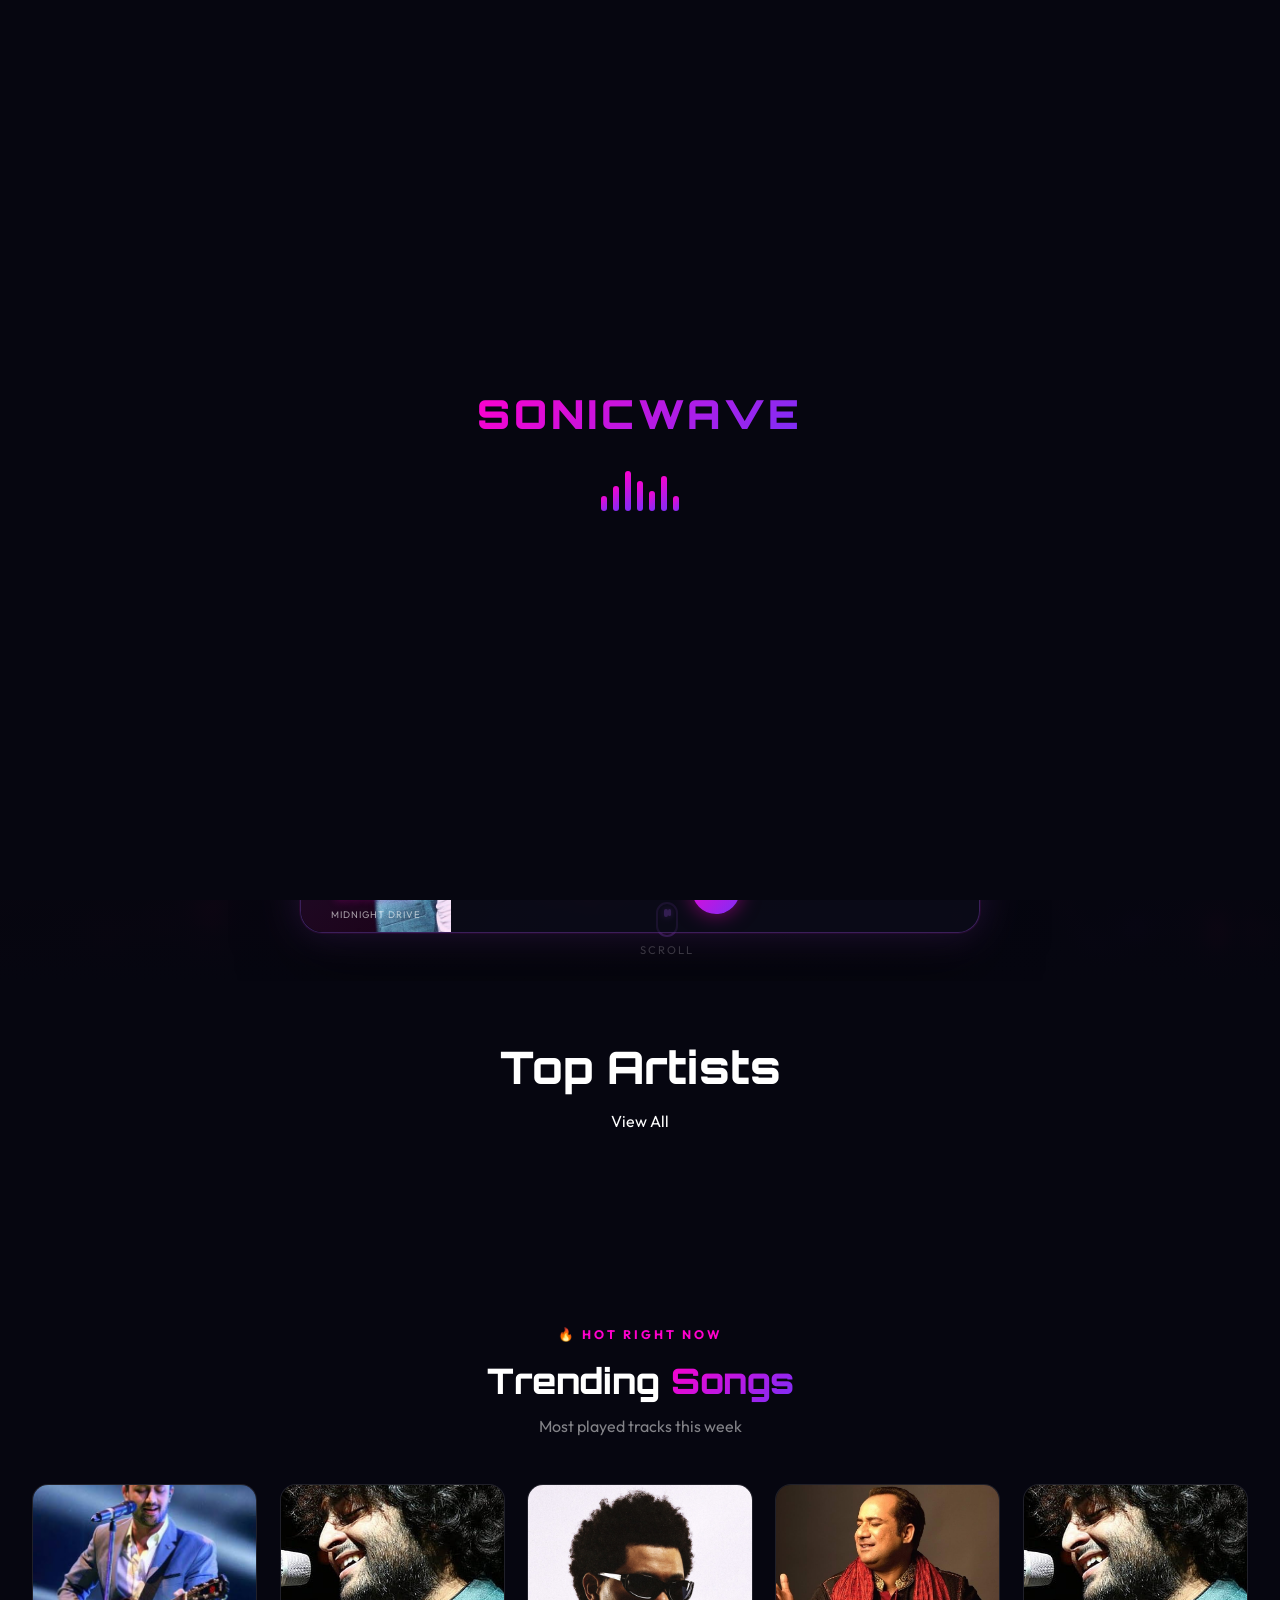
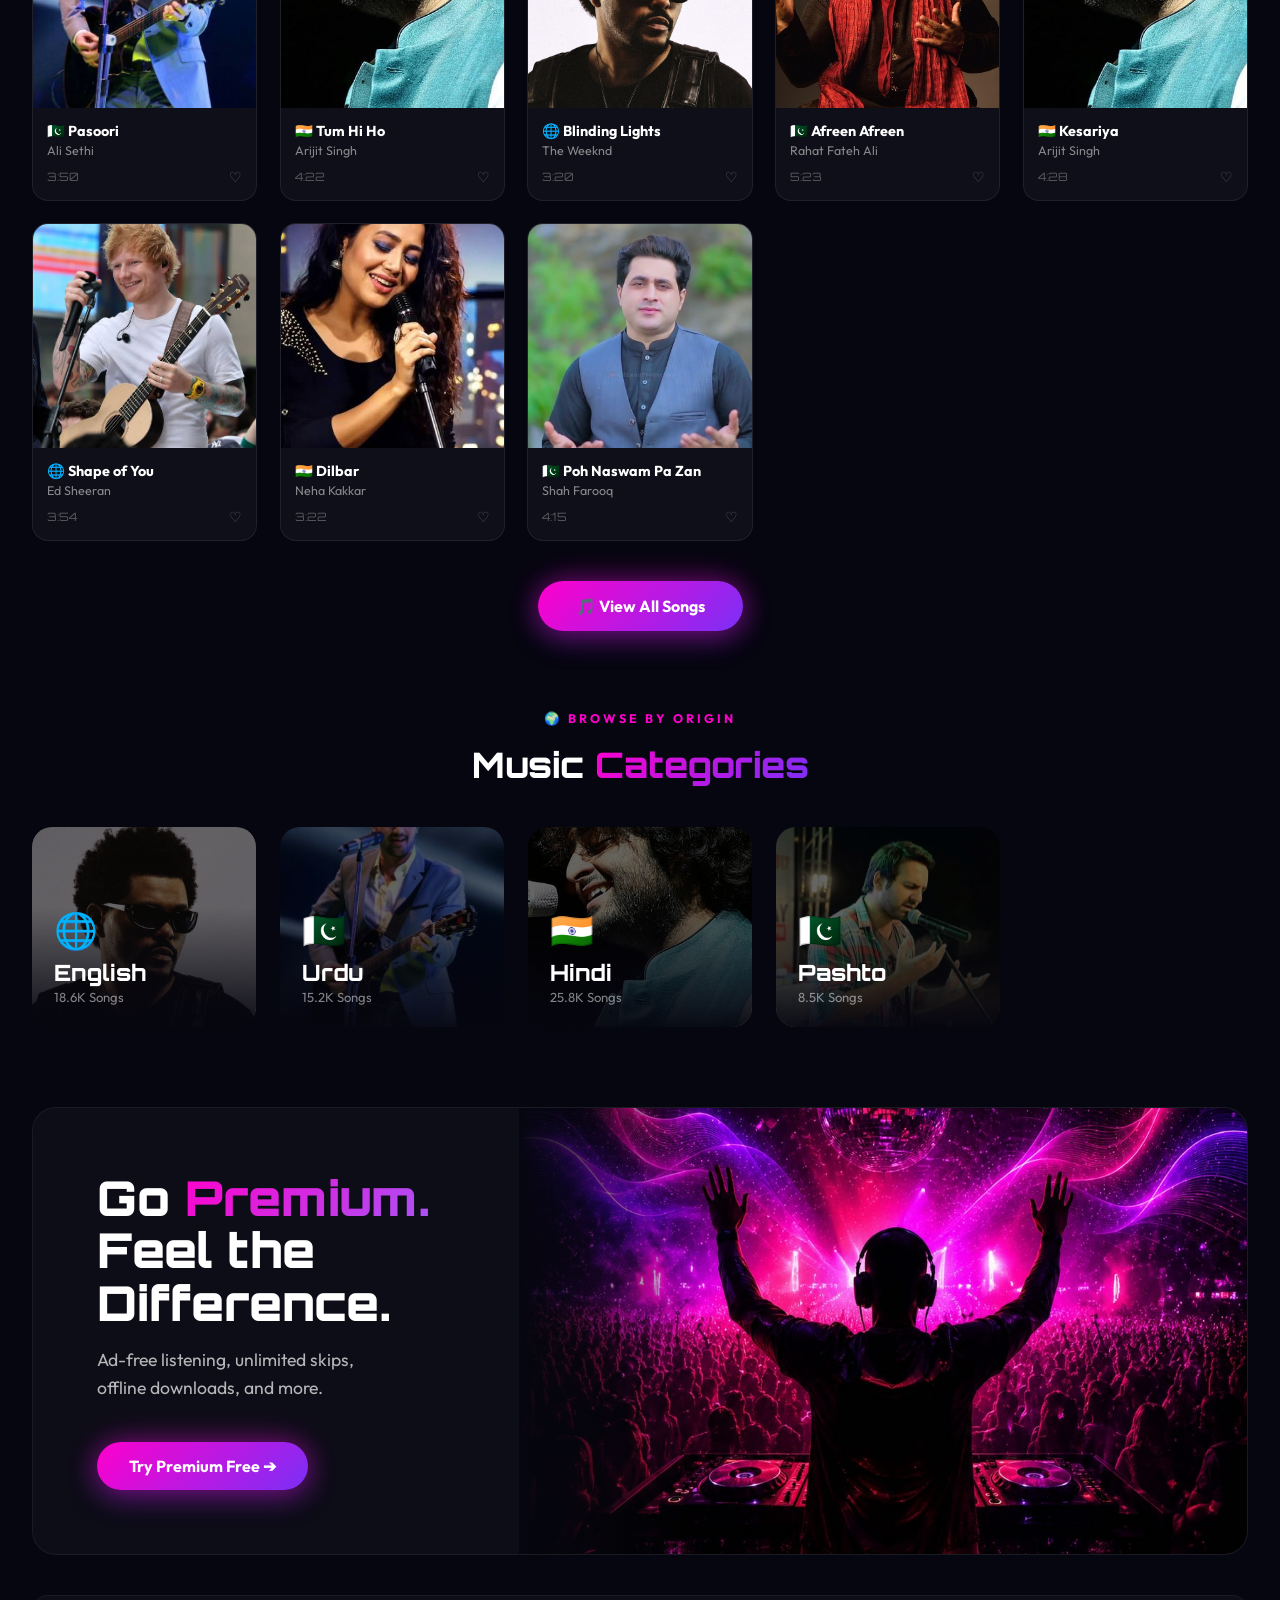
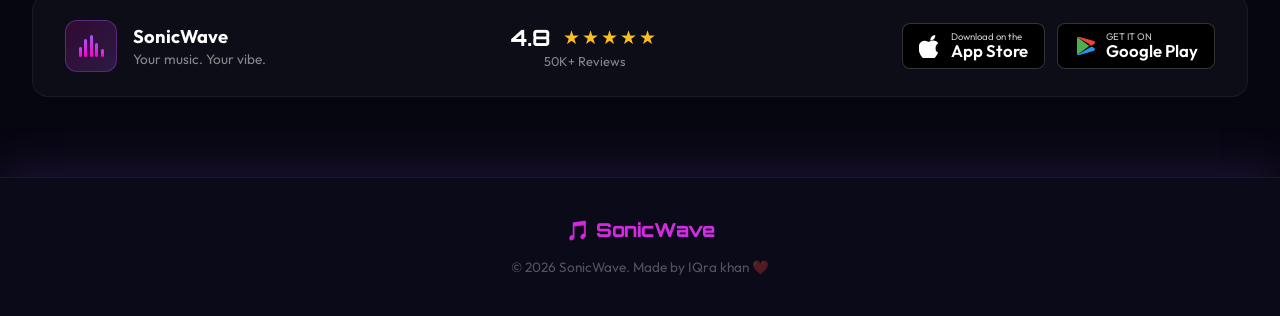
==== commit ef4e7e7a: "Fix broken images, responsive layout, and real audio config" ====
--- a/index.html
+++ b/index.html
@@ -592,7 +592,7 @@
     .fs-bg {
       position: absolute;
       inset: 0;
-      background-image: url('images/WhatsApp Image 2026-07-19 at 9.51.23 PM (2).jpeg');
+      background-image: url('images/banner.jpeg');
       background-size: cover;
       background-position: center;
       filter: blur(50px) brightness(0.25) saturate(1.8);
@@ -1071,11 +1071,58 @@
       .nav-search-btn { display: none; }
       .nav-sep { display: none; }
       .navbar { height: 70px; }
+      .nav-links.open { top: 70px; }
       .hero { padding-top: 70px; }
+      .artists-grid { gap: 1.5rem; }
+      .artist-card, .artist-img-wrapper { width: 120px; }
+      .artist-img-wrapper { height: 120px; }
+    }
+
+    @media (max-width: 480px) {
+      .hero-content { padding: 0 1.25rem; margin-top: 40px; }
+      .hero-title { font-size: clamp(2rem, 9vw, 2.6rem); }
+      .hero-sub { font-size: 0.97rem; }
+      .hero-btns { flex-direction: column; width: 100%; max-width: 320px; }
+      .btn-start, .btn-explore { width: 100%; justify-content: center; padding: 13px 24px; font-size: 0.92rem; }
+      .stat-num { font-size: 1.5rem; }
+      .hero-stats { gap: 1.75rem; }
+      .player-inner { flex-wrap: wrap; }
+      .album-art { width: 100%; min-height: 0; height: 200px; border-radius: 22px 22px 0 0; flex-shrink: 0; }
+      .player-right { padding: 18px; }
+      .player-wrap { padding: 0 0.75rem 2.5rem; }
+      .top-artists { padding: 40px 1.25rem 10px; }
+      .fs-title { font-size: 1.6rem; }
+      .fs-panel { gap: 1.4rem; }
+      .fs-controls { gap: 0.8rem; }
+      .fs-ctrl { width: 44px; height: 44px; }
+      .fs-play-btn { width: 60px; height: 60px; }
+      .fs-close-btn { top: 0.8rem; right: 0.8rem; width: 38px; height: 38px; }
+      .fullscreen-overlay { padding: 1.25rem; }
+      .fs-volume { gap: 8px; }
+    }
+
+    @media (max-width: 380px) {
+      .album-art { height: 170px; }
+      .track-title { font-size: 1.05rem; }
+      .controls { gap: 4px; }
+      .ctrl { font-size: 0.9rem; padding: 4px; }
+      .ctrl-play { width: 42px; height: 42px; font-size: 1rem; }
+      .fs-album { width: 180px; }
     }
   </style>
 </head>
 <body>
+
+  <!-- ===== LOADING SCREEN ===== -->
+  <div id="loading-screen">
+    <div class="loader-logo">SONICWAVE</div>
+    <div class="loader-bars">
+      <div class="loader-bar"></div><div class="loader-bar"></div>
+      <div class="loader-bar"></div><div class="loader-bar"></div>
+      <div class="loader-bar"></div><div class="loader-bar"></div>
+      <div class="loader-bar"></div>
+    </div>
+  </div>
 
   <!-- ==============================
        NAVBAR
@@ -1185,7 +1232,7 @@
             <img src="images/singer/arijitsingh.jpg"
                  alt="Euphoria - Midnight Drive"
                  id="miniAlbumImg"
-                 onerror="this.src='images/WhatsApp Image 2026-07-19 at 9.51.24 PM.jpeg'" />
+                 onerror="this.src='images/music.jpeg'" />
             <div class="album-art-overlay"></div>
             <div class="album-label">
               <span>EUPHORIA</span>
@@ -1276,7 +1323,7 @@
         <img src="images/singer/arijitsingh.jpg"
              alt="Album Art"
              id="fsAlbumImg"
-             onerror="this.src='images/WhatsApp Image 2026-07-19 at 9.51.24 PM.jpeg'" />
+             onerror="this.src='images/music.jpeg'" />
       </div>
 
       <!-- FS Player Panel -->
@@ -1347,7 +1394,7 @@
     <div style="max-width:1300px;margin:0 auto;">
       <div style="text-align:center;margin-bottom:3rem;">
         <div style="font-size:0.78rem;font-weight:700;letter-spacing:3px;color:#ff00cc;text-transform:uppercase;margin-bottom:1rem;">🔥 Hot Right Now</div>
-        <h2 style="font-family:'Orbitron',sans-serif;font-size:2.2rem;font-weight:800;margin-bottom:0.8rem;">
+        <h2 style="font-family:'Orbitron',sans-serif;font-size:clamp(1.8rem, 7vw, 2.2rem);font-weight:800;margin-bottom:0.8rem;">
           Trending <span style="background:linear-gradient(135deg,#ff00cc,#7b2ff7);-webkit-background-clip:text;-webkit-text-fill-color:transparent;background-clip:text;">Songs</span>
         </h2>
         <p style="color:rgba(255,255,255,0.5);">Most played tracks this week</p>
@@ -1364,11 +1411,11 @@
     <div style="max-width:1300px;margin:0 auto;">
       <div style="text-align:center;margin-bottom:2.5rem;">
         <div style="font-size:0.78rem;font-weight:700;letter-spacing:3px;color:#ff00cc;text-transform:uppercase;margin-bottom:1rem;">🌍 Browse By Origin</div>
-        <h2 style="font-family:'Orbitron',sans-serif;font-size:2.2rem;font-weight:800;">
+        <h2 style="font-family:'Orbitron',sans-serif;font-size:clamp(1.8rem, 7vw, 2.2rem);font-weight:800;">
           Music <span style="background:linear-gradient(135deg,#ff00cc,#7b2ff7);-webkit-background-clip:text;-webkit-text-fill-color:transparent;background-clip:text;">Categories</span>
         </h2>
       </div>
-      <div style="display:grid;grid-template-columns:repeat(4,1fr);gap:1.5rem;" id="catGrid"></div>
+      <div style="display:grid;grid-template-columns:repeat(auto-fill,minmax(190px,1fr));gap:1.5rem;" id="catGrid"></div>
     </div>
   </section>
 
@@ -1377,8 +1424,8 @@
     <div style="max-width:1300px;margin:0 auto;background:rgba(255,255,255,0.03);border:1px solid rgba(255,255,255,0.05);border-radius:24px;overflow:hidden;display:flex;align-items:stretch;min-height:350px;flex-wrap:wrap;">
       
       <!-- 40% Text Area -->
-      <div style="flex:1 1 40%; padding:4rem; display:flex; flex-direction:column; justify-content:center; position:relative; z-index:2;">
-        <h2 style="font-family:'Orbitron',sans-serif;font-size:3rem;font-weight:900;margin-bottom:1rem;line-height:1.1;">
+      <div style="flex:1 1 40%; padding:clamp(2rem, 6vw, 4rem); display:flex; flex-direction:column; justify-content:center; position:relative; z-index:2;">
+        <h2 style="font-family:'Orbitron',sans-serif;font-size:clamp(2.2rem, 9vw, 3rem);font-weight:900;margin-bottom:1rem;line-height:1.1;">
           Go <span style="background:linear-gradient(135deg,#ff00cc,#a855f7);-webkit-background-clip:text;-webkit-text-fill-color:transparent;background-clip:text;">Premium.</span><br />Feel the Difference.
         </h2>
         <p style="font-size:1.1rem;color:rgba(255,255,255,0.7);margin-bottom:2.5rem;line-height:1.6;">
@@ -1390,7 +1437,7 @@
       </div>
 
       <!-- 60% Image Area -->
-      <div style="flex:1 1 60%; position:relative; min-height:350px;">
+      <div style="flex:1 1 60%; position:relative; min-height:clamp(220px, 55vw, 350px);">
         <img src="images/cloud.jpeg" alt="DJ Crowd" style="position:absolute;inset:0;width:100%;height:100%;object-fit:cover;object-position:center;" />
         <!-- Gradient to blend the image edge with the left side -->
         <div style="position:absolute;inset:0;background:linear-gradient(to right, rgba(6,6,16,1) 0%, transparent 25%);"></div>
@@ -1430,7 +1477,7 @@
       </div>
 
       <!-- Right: Badges -->
-      <div style="display:flex;align-items:center;gap:12px;">
+      <div style="display:flex;align-items:center;gap:12px;flex-wrap:wrap;justify-content:center;">
         <a href="#" style="display:flex;align-items:center;gap:8px;background:#000;border:1px solid rgba(255,255,255,0.2);padding:8px 16px;border-radius:8px;color:#fff;text-decoration:none;transition:all 0.3s;">
           <svg width="24" height="24" viewBox="0 0 24 24" fill="currentColor"><path d="M16.6 14c-.1-3.2 2.6-4.8 2.7-4.8-1.5-2.2-3.8-2.5-4.6-2.6-2-.2-3.8 1.2-4.8 1.2-1.1 0-2.6-1.1-4.2-1.1-2.1 0-4 1.2-5.1 3-2.1 3.8-.5 9.4 1.6 12.3 1 1.4 2.2 3 3.7 2.9 1.5-.1 2.1-.9 3.9-.9 1.8 0 2.3.9 3.9.9 1.6.1 2.6-1.7 3.6-3.1 1.2-1.6 1.7-3.3 1.7-3.4-.1-.1-2.3-.9-2.4-3.5zM15 4.9c.8-1 1.4-2.4 1.2-3.8-1.2.1-2.7.8-3.6 1.7-.7.7-1.4 2.1-1.2 3.6 1.4.1 2.7-.6 3.6-1.5z"/></svg>
           <div style="display:flex;flex-direction:column;">
@@ -1630,7 +1677,7 @@
 
     // Update mini card
     const mImg = document.getElementById('miniAlbumImg');
-    if (mImg) { mImg.src = s.img; mImg.onerror = () => { mImg.src='images/WhatsApp Image 2026-07-19 at 9.51.24 PM.jpeg'; }; }
+    if (mImg) { mImg.src = s.img; mImg.onerror = () => { mImg.src='images/music.jpeg'; }; }
     const mT = document.getElementById('miniTitle');
     if (mT) mT.textContent = s.title;
     const mA = document.getElementById('miniArtist');
@@ -1638,7 +1685,7 @@
 
     // Update FS
     const fImg = document.getElementById('fsAlbumImg');
-    if (fImg) { fImg.src = s.img; fImg.onerror = () => { fImg.src='images/WhatsApp Image 2026-07-19 at 9.51.24 PM.jpeg'; }; }
+    if (fImg) { fImg.src = s.img; fImg.onerror = () => { fImg.src='images/music.jpeg'; }; }
     const fT = document.getElementById('fsTitle');
     if (fT) fT.textContent = s.title;
     const fA = document.getElementById('fsArtist');
@@ -1775,7 +1822,7 @@
     { title:'Kesariya', artist:'Arijit Singh', img:'images/singer/arijitsingh.jpg', dur:'4:28', flag:'🇮🇳' },
     { title:'Shape of You', artist:'Ed Sheeran', img:'images/singer/Ed Sheeran.jfif', dur:'3:54', flag:'🌐' },
     { title:'Dilbar', artist:'Neha Kakkar', img:'images/singer/Neha Kakkar.jfif', dur:'3:22', flag:'🇮🇳' },
-    { title:'Poh Naswam Pa Zan', artist:'Shah Farooq', img:'images/singer/shah farooq', dur:'4:15', flag:'🇵🇰' },
+    { title:'Poh Naswam Pa Zan', artist:'Shah Farooq', img:'images/singer/shah farooq.jpg', dur:'4:15', flag:'🇵🇰' },
       
 
   ];
@@ -1796,7 +1843,7 @@
          onmouseout="this.style.transform='';this.style.boxShadow='';this.style.borderColor='rgba(255,255,255,0.07)'">
         <div style="position:relative;aspect-ratio:1;overflow:hidden;">
           <img src="${s.img}" alt="${s.title}" style="width:100%;height:100%;object-fit:cover;transition:transform 0.4s;"
-               onerror="this.src='images/WhatsApp Image 2026-07-19 at 9.51.24 PM.jpeg'"
+               onerror="this.src='images/music.jpeg'"
                onmouseover="this.style.transform='scale(1.08)'"
                onmouseout="this.style.transform=''" />
           <div style="position:absolute;inset:0;background:linear-gradient(to top,rgba(6,6,16,0.85) 0%,transparent 60%);display:flex;align-items:center;justify-content:center;opacity:0;transition:opacity 0.3s;"
--- a/css/style.css
+++ b/css/style.css
@@ -2066,31 +2066,95 @@
 .toast-icon { font-size: 1.2rem; }
 
 /* ========== RESPONSIVE ========== */
+@media (max-width: 1100px) {
+  .player-bar { gap: 1.25rem; }
+  .player-track { min-width: 170px; }
+  .player-volume { min-width: 100px; }
+}
+
 @media (max-width: 1024px) {
   .footer-grid { grid-template-columns: 1fr 1fr; }
   .featured-grid { grid-template-columns: 1fr; }
   .player-page-content { grid-template-columns: 1fr; }
   .contact-grid { grid-template-columns: 1fr; }
+  .page-hero-content h1 { font-size: clamp(1.8rem, 4.5vw, 3rem); }
 }
 
 @media (max-width: 768px) {
   .nav-links { display: none; position: fixed; top: var(--nav-height); left: 0; right: 0; background: rgba(6,6,16,0.98); flex-direction: column; padding: 2rem; border-bottom: 1px solid var(--border-glass); z-index: 999; backdrop-filter: blur(20px); }
   .nav-links.open { display: flex; }
   .hamburger { display: flex; }
-  .categories-grid { grid-template-columns: 1fr; }
+  .categories-grid { grid-template-columns: repeat(2, 1fr); }
   .hero-stats { gap: 1.5rem; }
   .songs-grid { grid-template-columns: repeat(2, 1fr); }
-  .player-bar { gap: 1rem; padding: 0 1rem; }
-  .player-volume { display: none; }
-  .player-progress-area { flex: 2; }
   .footer-grid { grid-template-columns: 1fr; }
   .form-row { grid-template-columns: 1fr; }
   .contact-grid { grid-template-columns: 1fr; }
+  .contact-form { padding: 1.75rem; }
+  .section { padding: 70px 0; }
+  .section-header { margin-bottom: 2.5rem; }
+  .category-card { min-height: 170px; }
+
+  /* Bottom player bar reflows for tablets */
+  .player-bar { gap: 0.75rem; padding: 10px 1rem; flex-wrap: wrap; }
+  .player-track { min-width: 0; flex: 1 1 auto; }
+  .player-track-info h4 { max-width: 130px; }
+  .player-volume { display: none; }
+  .player-controls { flex: 1; justify-content: center; gap: 0.5rem; }
+  .player-progress-area { flex: 2; min-width: 140px; }
+  .play-pause-btn { width: 42px; height: 42px; }
+  .ctrl-btn { padding: 4px; }
+}
+
+@media (max-width: 640px) {
+  .section { padding: 55px 0; }
+  .section-inner,
+  .footer-inner,
+  .page-hero-content { padding-left: 1.25rem; padding-right: 1.25rem; }
+  .nav-inner { padding: 0 1.25rem; gap: 1rem; }
+  .page-hero { min-height: 32vh; }
+  .page-hero-content p { font-size: 1rem; }
+  .filter-tab { padding: 9px 16px; font-size: 0.82rem; }
+  .category-section-header h2 { font-size: 1.3rem; }
+  .search-bar input { padding: 14px 48px 14px 16px; }
 }
 
 @media (max-width: 480px) {
+  .logo { font-size: 1.25rem; letter-spacing: 2px; gap: 8px; }
+  .logo-icon-wrap { width: 38px; height: 38px; }
   .songs-grid { grid-template-columns: 1fr; }
+  .categories-grid { grid-template-columns: 1fr; }
   .hero-title { font-size: 2rem; }
   .hero-buttons { flex-direction: column; }
   .hero-stats { flex-wrap: wrap; justify-content: center; }
-}
+  .category-flag { font-size: 1.6rem; }
+  .category-name { font-size: 1.15rem; }
+  .player-page-content { padding: 30px 1.25rem; gap: 2rem; }
+  .full-player-track h1 { font-size: 1.4rem; }
+  .full-controls { gap: 1rem; }
+  .full-play-btn { width: 60px; height: 60px; }
+  .footer-bottom { flex-direction: column; }
+  .contact-form { padding: 1.5rem; }
+  .submit-btn { padding: 14px; }
+}
+
+@media (max-width: 560px) {
+  .player-bar { padding: 8px 0.75rem; gap: 0.5rem; }
+  .player-track { display: none; }
+  .player-controls { flex: 1; gap: 0.4rem; }
+  .player-progress-area { flex: 1 1 100%; order: 3; min-width: 0; }
+  .player-bar { height: auto; min-height: 66px; }
+  .ctrl-btn { font-size: 0.95rem; }
+  .progress-times { font-size: 0.64rem; }
+  .player-thumb { width: 44px; height: 44px; }
+  .toast { right: 1rem; left: 1rem; justify-content: center; }
+}
+
+@media (max-width: 380px) {
+  .section-inner,
+  .footer-inner,
+  .page-hero-content { padding-left: 1rem; padding-right: 1rem; }
+  .filter-tab { flex: 1 1 40%; text-align: center; padding: 9px 12px; }
+  .queue-item { padding: 8px 10px; }
+  .player-page { padding-top: calc(var(--nav-height) / 2); }
+}
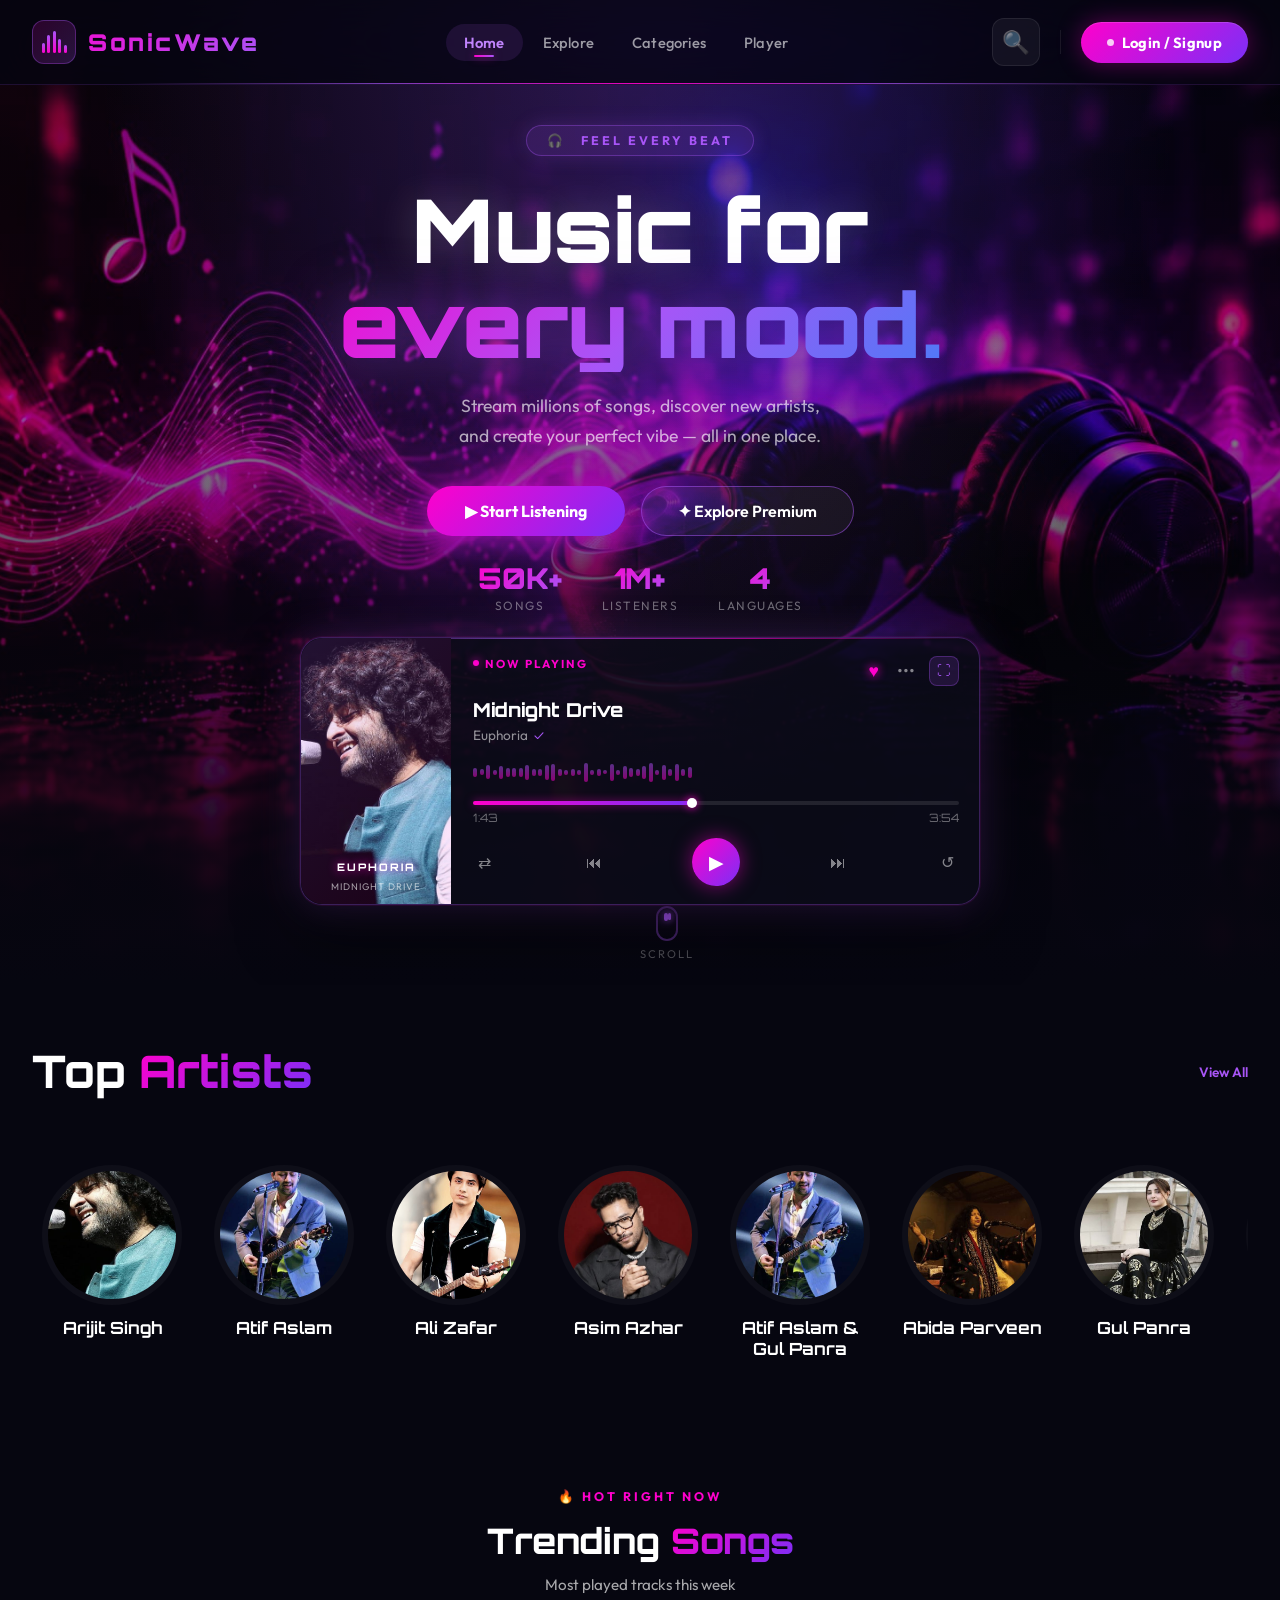
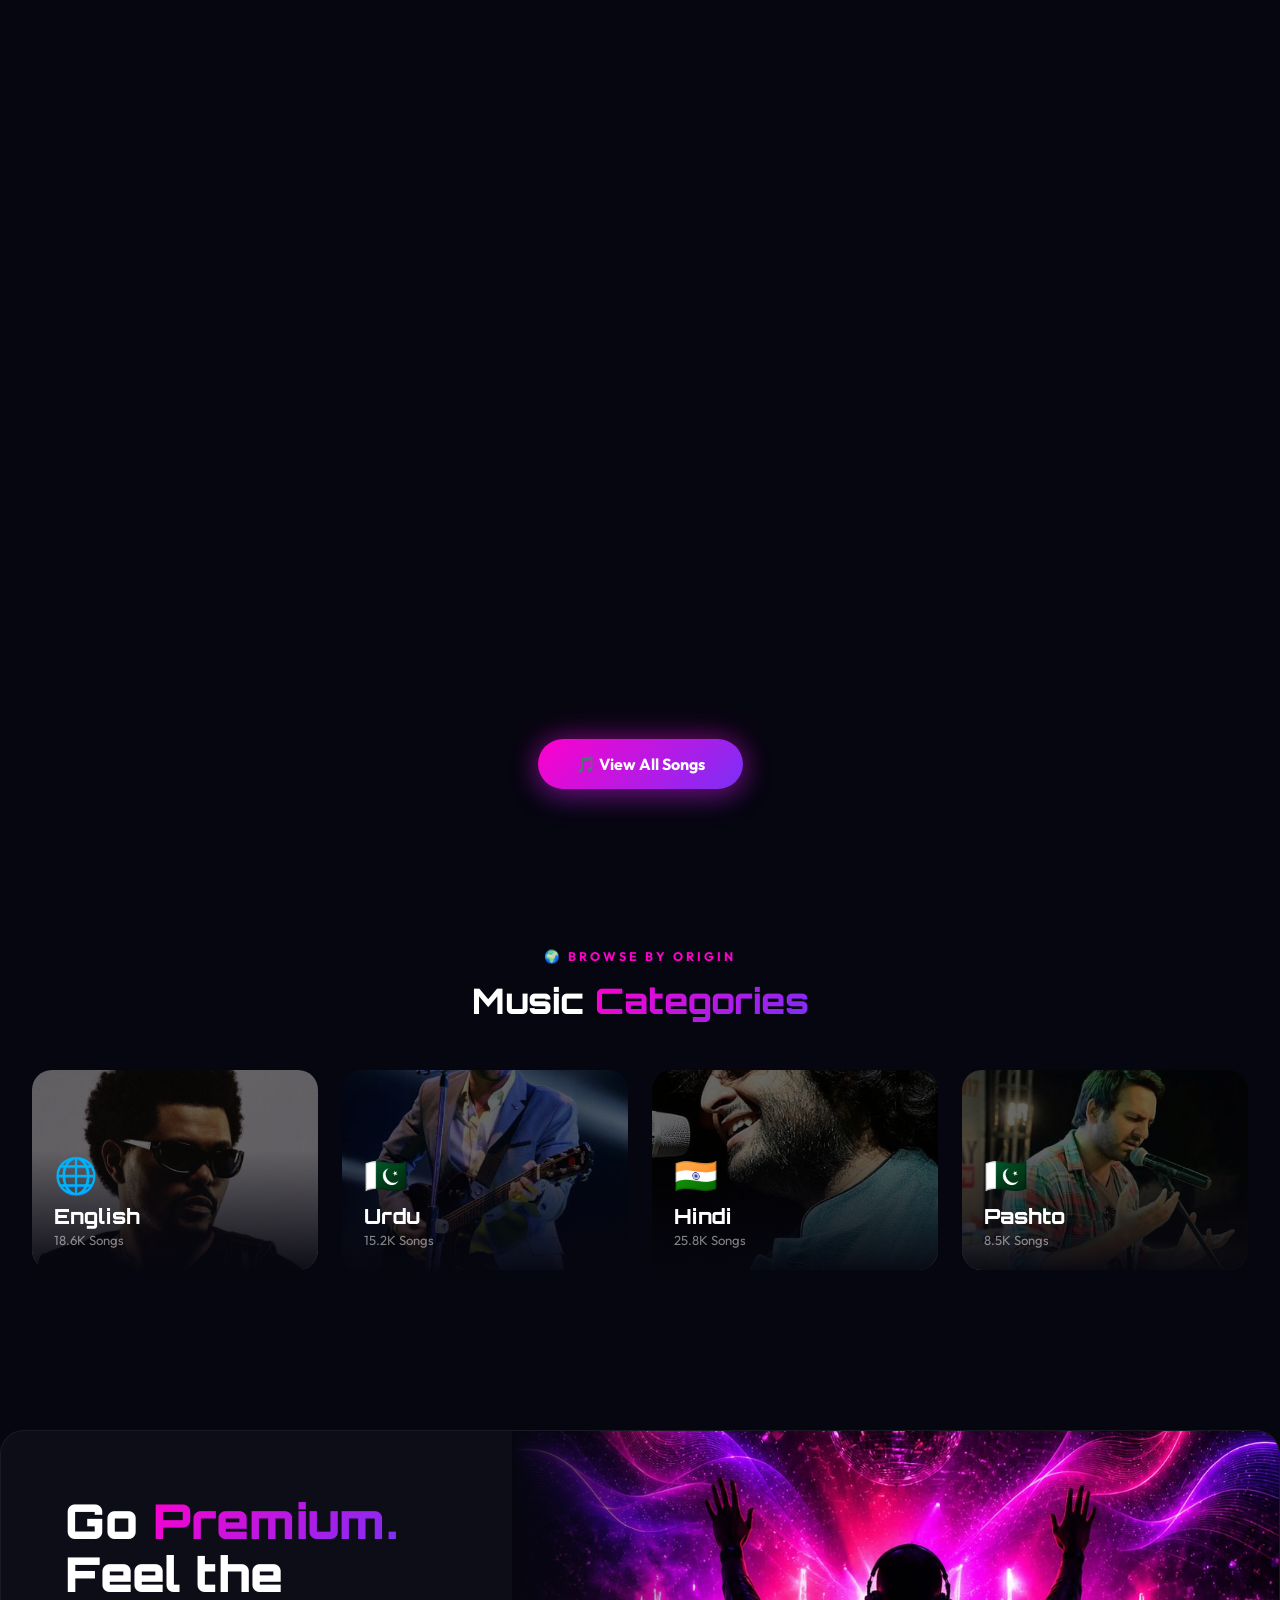
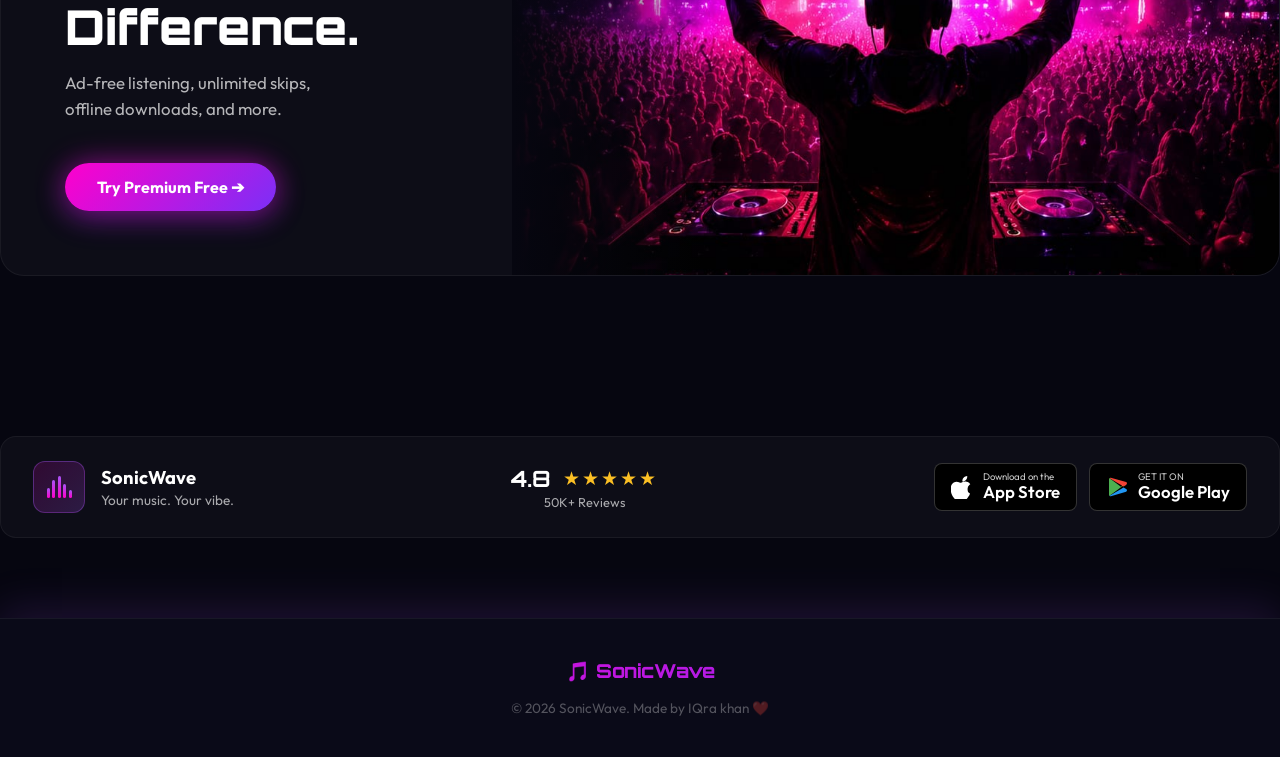
==== commit afd26ab8: "Make site fully responsive and keep audio playing across pages - Move shared fullscreen/waveform/ico" ====
--- a/index.html
+++ b/index.html
@@ -29,12 +29,14 @@
     .hero {
       position: relative;
       min-height: 100vh;
+      min-height: 100svh;
       display: flex;
       flex-direction: column;
       align-items: center;
       justify-content: center;
       overflow: hidden;
-      padding-top: 85px;
+      padding-top: var(--nav-height);
+      padding-bottom: 2rem;
     }
 
     /* BG IMAGE */
@@ -76,37 +78,16 @@
       --glow-pink: rgba(255,0,204,0.4);
       --glow-purple: rgba(168,85,247,0.4);
     }
-    /* Floating particles */
-    .particles {
-      position: absolute;
-      inset: 0;
-      overflow: hidden;
-      pointer-events: none;
-    }
-
-    .particle {
-      position: absolute;
-      border-radius: 50%;
-      animation: floatUp linear infinite;
-      opacity: 0;
-    }
-
-    @keyframes floatUp {
-      0%   { transform: translateY(100vh) translateX(0); opacity: 0; }
-      5%   { opacity: 0.7; }
-      95%  { opacity: 0.4; }
-      100% { transform: translateY(-10vh) translateX(30px); opacity: 0; }
-    }
-
     /* ===== HERO CONTENT ===== */
     .hero-content {
       position: relative;
       z-index: 5;
       text-align: center;
       max-width: 820px;
+      width: 100%;
       padding: 0 2rem;
-      margin-top: 60px;
-      margin-bottom: 2rem;
+      margin-top: 40px;
+      margin-bottom: 1.5rem;
     }
 
     .hero-badge {
@@ -379,52 +360,10 @@
       animation: blink 1s ease-in-out infinite;
     }
 
-    @keyframes blink {
-      0%, 100% { opacity: 1; }
-      50% { opacity: 0.2; }
-    }
-
     .player-actions {
       display: flex;
       align-items: center;
       gap: 10px;
-    }
-
-    .icon-btn {
-      background: none;
-      border: none;
-      cursor: pointer;
-      color: rgba(255,255,255,0.5);
-      font-size: 1.1rem;
-      transition: all 0.3s;
-      padding: 4px;
-      border-radius: 6px;
-      line-height: 1;
-    }
-
-    .icon-btn:hover { color: #fff; }
-
-    .icon-btn.liked { color: #ff00cc; text-shadow: 0 0 10px #ff00cc; }
-
-    /* Fullscreen Button */
-    .fullscreen-btn {
-      background: rgba(168,85,247,0.15) !important;
-      border: 1px solid rgba(168,85,247,0.3) !important;
-      color: #a855f7 !important;
-      width: 30px;
-      height: 30px;
-      border-radius: 8px !important;
-      display: flex;
-      align-items: center;
-      justify-content: center;
-      font-size: 0.85rem !important;
-      transition: all 0.3s !important;
-    }
-
-    .fullscreen-btn:hover {
-      background: rgba(168,85,247,0.3) !important;
-      box-shadow: 0 0 15px rgba(168,85,247,0.4) !important;
-      color: #fff !important;
     }
 
     /* Track Info */
@@ -445,40 +384,6 @@
       display: flex;
       align-items: center;
       gap: 6px;
-    }
-
-    .verified {
-      color: #a855f7;
-      font-size: 0.8rem;
-    }
-
-    /* Waveform */
-    .waveform {
-      display: flex;
-      align-items: center;
-      gap: 2.5px;
-      height: 36px;
-      margin-bottom: 8px;
-      cursor: pointer;
-    }
-
-    .wave-bar {
-      width: 3px;
-      border-radius: 3px;
-      background: linear-gradient(to top, #ff00cc, #a855f7);
-      opacity: 0.35;
-      transition: opacity 0.3s;
-    }
-
-    .waveform.playing .wave-bar {
-      opacity: 1;
-      animation: waveAnim var(--dur, 0.8s) ease-in-out infinite alternate;
-      box-shadow: 0 0 6px rgba(255,0,204,0.5);
-    }
-
-    @keyframes waveAnim {
-      from { height: 4px; }
-      to   { height: var(--h, 24px); }
     }
 
     /* Progress */
@@ -567,307 +472,6 @@
 
     .ctrl-play.paused::after { content: ''; }
 
-    /* ====================================================
-       FULLSCREEN PLAYER OVERLAY
-    ===================================================== */
-    .fullscreen-overlay {
-      position: fixed;
-      inset: 0;
-      z-index: 9999;
-      display: flex;
-      align-items: center;
-      justify-content: center;
-      padding: 2rem;
-      opacity: 0;
-      visibility: hidden;
-      transition: all 0.45s cubic-bezier(0.4,0,0.2,1);
-    }
-
-    .fullscreen-overlay.active {
-      opacity: 1;
-      visibility: visible;
-    }
-
-    /* Blurred animated BG */
-    .fs-bg {
-      position: absolute;
-      inset: 0;
-      background-image: url('images/banner.jpeg');
-      background-size: cover;
-      background-position: center;
-      filter: blur(50px) brightness(0.25) saturate(1.8);
-      transform: scale(1.1);
-    }
-
-    .fs-overlay {
-      position: absolute;
-      inset: 0;
-      background: rgba(6,6,16,0.6);
-    }
-
-    .fs-content {
-      position: relative;
-      z-index: 1;
-      width: 100%;
-      max-width: 900px;
-      display: grid;
-      grid-template-columns: 340px 1fr;
-      gap: 3rem;
-      align-items: center;
-    }
-
-    /* FS Album Art */
-    .fs-album {
-      border-radius: 24px;
-      overflow: hidden;
-      box-shadow: 0 0 80px rgba(168,85,247,0.5), 0 0 150px rgba(255,0,204,0.2);
-      aspect-ratio: 1;
-      position: relative;
-    }
-
-    .fs-album img {
-      width: 100%;
-      height: 100%;
-      object-fit: cover;
-    }
-
-    .fs-album.spinning img {
-      animation: rotateSlow 18s linear infinite;
-    }
-
-    @keyframes rotateSlow {
-      from { transform: scale(1.05) rotate(0deg); }
-      to   { transform: scale(1.05) rotate(360deg); }
-    }
-
-    .fs-album::after {
-      content: '';
-      position: absolute;
-      inset: 0;
-      border: 2px solid rgba(168,85,247,0.4);
-      border-radius: 24px;
-    }
-
-    /* FS Player Panel */
-    .fs-panel {
-      display: flex;
-      flex-direction: column;
-      gap: 1.8rem;
-    }
-
-    .fs-close-btn {
-      position: absolute;
-      top: 1.5rem;
-      right: 1.5rem;
-      width: 44px;
-      height: 44px;
-      background: rgba(255,255,255,0.08);
-      border: 1px solid rgba(255,255,255,0.12);
-      border-radius: 50%;
-      display: flex;
-      align-items: center;
-      justify-content: center;
-      font-size: 1.2rem;
-      color: #fff;
-      cursor: pointer;
-      transition: all 0.3s;
-      z-index: 2;
-    }
-
-    .fs-close-btn:hover {
-      background: rgba(168,85,247,0.2);
-      border-color: rgba(168,85,247,0.5);
-      box-shadow: 0 0 15px rgba(168,85,247,0.3);
-    }
-
-    .fs-badge {
-      display: inline-flex;
-      align-items: center;
-      gap: 8px;
-      color: #ff00cc;
-      font-size: 0.78rem;
-      font-weight: 700;
-      letter-spacing: 2.5px;
-      text-transform: uppercase;
-    }
-
-    .fs-badge::before {
-      content: '';
-      width: 7px;
-      height: 7px;
-      background: #ff00cc;
-      border-radius: 50%;
-      box-shadow: 0 0 12px #ff00cc;
-      animation: blink 1s ease-in-out infinite;
-    }
-
-    .fs-title {
-      font-family: 'Orbitron', sans-serif;
-      font-size: 2.8rem;
-      font-weight: 900;
-      line-height: 1.1;
-      background: linear-gradient(135deg, #fff 40%, #a855f7);
-      -webkit-background-clip: text;
-      -webkit-text-fill-color: transparent;
-      background-clip: text;
-    }
-
-    .fs-artist {
-      font-size: 1.1rem;
-      color: rgba(255,255,255,0.6);
-      display: flex;
-      align-items: center;
-      gap: 8px;
-    }
-
-    /* FS Waveform */
-    .fs-waveform {
-      display: flex;
-      align-items: center;
-      gap: 3px;
-      height: 55px;
-    }
-
-    .fs-wave-bar {
-      width: 4px;
-      border-radius: 4px;
-      background: linear-gradient(to top, #ff00cc, #a855f7);
-    }
-
-    .fs-waveform.playing .fs-wave-bar {
-      animation: waveAnim var(--dur, 0.8s) ease-in-out infinite alternate;
-      box-shadow: 0 0 8px rgba(255,0,204,0.4);
-    }
-
-    /* FS Progress */
-    .fs-progress-bar {
-      height: 5px;
-      background: rgba(255,255,255,0.1);
-      border-radius: 5px;
-      cursor: pointer;
-      position: relative;
-    }
-
-    .fs-progress-fill {
-      height: 100%;
-      background: linear-gradient(90deg, #ff00cc, #7b2ff7);
-      border-radius: 5px;
-      width: 45%;
-      box-shadow: 0 0 10px rgba(255,0,204,0.5);
-      position: relative;
-      transition: width 0.5s linear;
-    }
-
-    .fs-progress-fill::after {
-      content: '';
-      position: absolute;
-      right: -6px;
-      top: 50%;
-      transform: translateY(-50%);
-      width: 12px;
-      height: 12px;
-      background: white;
-      border-radius: 50%;
-      box-shadow: 0 0 12px #ff00cc;
-    }
-
-    .fs-times {
-      display: flex;
-      justify-content: space-between;
-      font-size: 0.8rem;
-      color: rgba(255,255,255,0.4);
-      font-family: 'Orbitron', sans-serif;
-      margin-top: 6px;
-    }
-
-    /* FS Controls */
-    .fs-controls {
-      display: flex;
-      align-items: center;
-      justify-content: center;
-      gap: 1.2rem;
-    }
-
-    .fs-ctrl {
-      width: 50px;
-      height: 50px;
-      background: rgba(255,255,255,0.06);
-      border: 1px solid rgba(255,255,255,0.1);
-      border-radius: 50%;
-      display: flex;
-      align-items: center;
-      justify-content: center;
-      font-size: 1.1rem;
-      color: rgba(255,255,255,0.6);
-      cursor: pointer;
-      transition: all 0.3s;
-    }
-
-    .fs-ctrl:hover {
-      color: #fff;
-      border-color: rgba(168,85,247,0.5);
-      box-shadow: 0 0 20px rgba(168,85,247,0.3);
-      transform: scale(1.1);
-    }
-
-    .fs-ctrl.active {
-      color: #a855f7;
-      border-color: rgba(168,85,247,0.5);
-    }
-
-    .fs-play-btn {
-      width: 72px;
-      height: 72px;
-      background: linear-gradient(135deg, #ff00cc, #7b2ff7);
-      border-radius: 50%;
-      display: flex;
-      align-items: center;
-      justify-content: center;
-      font-size: 1.6rem;
-      color: #fff;
-      cursor: pointer;
-      box-shadow: 0 0 35px rgba(255,0,204,0.6);
-      transition: all 0.3s;
-      border: none;
-    }
-
-    .fs-play-btn:hover {
-      transform: scale(1.12);
-      box-shadow: 0 0 60px rgba(255,0,204,0.8);
-    }
-
-    /* FS Volume */
-    .fs-volume {
-      display: flex;
-      align-items: center;
-      gap: 12px;
-    }
-
-    .fs-vol-icon {
-      font-size: 1rem;
-      color: rgba(255,255,255,0.5);
-      cursor: pointer;
-    }
-
-    .fs-vol-range {
-      flex: 1;
-      -webkit-appearance: none;
-      height: 4px;
-      background: rgba(255,255,255,0.1);
-      border-radius: 4px;
-      outline: none;
-      cursor: pointer;
-    }
-
-    .fs-vol-range::-webkit-slider-thumb {
-      -webkit-appearance: none;
-      width: 12px;
-      height: 12px;
-      background: #a855f7;
-      border-radius: 50%;
-      box-shadow: 0 0 8px rgba(168,85,247,0.6);
-    }
-
     /* ============ ANIMATIONS ============ */
     @keyframes fadeUp {
       from { opacity: 0; transform: translateY(28px); }
@@ -1000,119 +604,72 @@
       text-shadow: 0 0 10px rgba(255,0,204,0.5);
     }
 
-    /* ============ RESPONSIVE ============ */
-
-    /* Hamburger */
-    .hamburger {
-      display: none;
-      flex-direction: column;
-      gap: 5px;
-      cursor: pointer;
-      padding: 6px;
-      border-radius: 8px;
-      background: rgba(255,255,255,0.05);
-      border: 1px solid rgba(255,255,255,0.08);
-      transition: all 0.3s;
-    }
-
-    .hamburger:hover {
-      background: rgba(168,85,247,0.12);
-      border-color: rgba(168,85,247,0.3);
-    }
-
-    .hamburger span {
-      display: block;
-      width: 22px;
-      height: 2px;
-      background: rgba(255,255,255,0.7);
-      border-radius: 2px;
-      transition: all 0.3s ease;
-    }
-
-    .hamburger.open span:nth-child(1) { transform: rotate(45deg) translate(5px, 5px); }
-    .hamburger.open span:nth-child(2) { opacity: 0; transform: scaleX(0); }
-    .hamburger.open span:nth-child(3) { transform: rotate(-45deg) translate(5px, -5px); }
-
-    @media (max-width: 900px) {
-      .nav-links { display: none; }
-      .nav-links.open {
-        display: flex;
-        flex-direction: column;
-        position: fixed;
-        top: 85px; left: 0; right: 0;
-        background: rgba(6,6,16,0.97);
-        backdrop-filter: blur(30px);
-        padding: 1.5rem 2rem 2rem;
-        border-bottom: 1px solid rgba(168,85,247,0.2);
-        gap: 4px;
-        z-index: 99;
-        animation: slideDown 0.3s ease;
+    /* ============ RESPONSIVE (index-specific) ============ */
+
+    @media (max-width: 1024px) {
+      .hero-content { padding: 0 1.5rem; }
+      .music-card { max-width: 560px; }
+      .artists-grid { gap: 1.5rem; }
+    }
+
+    @media (max-width: 768px) {
+      .hero { min-height: auto; padding-bottom: 3rem; }
+      .hero-content { margin-top: 1.5rem; padding: 0 1.25rem; }
+      .hero-sub { font-size: 1rem; }
+      .hero-btns { flex-direction: column; align-items: stretch; }
+      .btn-start, .btn-explore { justify-content: center; width: 100%; }
+      .hero-stats { gap: 1.5rem 2rem; }
+      .player-wrap { padding: 0 0.75rem 2.5rem; }
+      .music-card { border-radius: 18px; }
+      .album-art { width: 128px; min-height: 128px; border-radius: 18px 0 0 18px; }
+      .player-right { padding: 14px; }
+      .track-title { font-size: 1.05rem; }
+      .waveform { height: 30px; }
+      .top-artists { padding: 48px 1.25rem 16px; }
+      .section-header--split { gap: 0.5rem; }
+      .scroll-hint { display: none; }
+    }
+
+    @media (max-width: 560px) {
+      .hero-badge { font-size: 0.7rem; letter-spacing: 2px; padding: 6px 16px; }
+      .hero-sub { font-size: 0.92rem; line-height: 1.6; }
+      .hero-sub br { display: none; }
+      .hero-stats { gap: 1.25rem 1.5rem; }
+      .stat-num { font-size: 1.4rem; }
+      .stat-lbl { font-size: 0.68rem; letter-spacing: 1px; }
+
+      /* mini player stacks: artwork on top, controls below */
+      .player-inner { flex-direction: column; }
+      .album-art {
+        width: 100%;
+        min-height: 0;
+        aspect-ratio: 16 / 9;
+        border-radius: 18px 18px 0 0;
       }
-      @keyframes slideDown {
-        from { opacity: 0; transform: translateY(-10px); }
-        to   { opacity: 1; transform: translateY(0); }
-      }
-      .nav-links.open a {
-        padding: 12px 18px;
-        border-radius: 12px;
-        font-size: 1rem;
-      }
-      .hamburger { display: flex; }
-    }
-
-    @media (max-width: 640px) {
-      .hero-stats { gap: 1.5rem; }
-      .music-card { max-width: 100%; }
-      .album-art { width: 120px; }
-      .player-right { padding: 14px 14px 14px 16px; }
-      .fs-content { grid-template-columns: 1fr; }
-      .fs-album { width: 220px; margin: 0 auto; }
-      .fs-title { font-size: 2rem; }
-      .nav-search-btn { display: none; }
-      .nav-sep { display: none; }
-      .navbar { height: 70px; }
-      .nav-links.open { top: 70px; }
-      .hero { padding-top: 70px; }
-      .artists-grid { gap: 1.5rem; }
-      .artist-card, .artist-img-wrapper { width: 120px; }
-      .artist-img-wrapper { height: 120px; }
-    }
-
-    @media (max-width: 480px) {
-      .hero-content { padding: 0 1.25rem; margin-top: 40px; }
-      .hero-title { font-size: clamp(2rem, 9vw, 2.6rem); }
-      .hero-sub { font-size: 0.97rem; }
-      .hero-btns { flex-direction: column; width: 100%; max-width: 320px; }
-      .btn-start, .btn-explore { width: 100%; justify-content: center; padding: 13px 24px; font-size: 0.92rem; }
-      .stat-num { font-size: 1.5rem; }
-      .hero-stats { gap: 1.75rem; }
-      .player-inner { flex-wrap: wrap; }
-      .album-art { width: 100%; min-height: 0; height: 200px; border-radius: 22px 22px 0 0; flex-shrink: 0; }
-      .player-right { padding: 18px; }
-      .player-wrap { padding: 0 0.75rem 2.5rem; }
-      .top-artists { padding: 40px 1.25rem 10px; }
-      .fs-title { font-size: 1.6rem; }
-      .fs-panel { gap: 1.4rem; }
-      .fs-controls { gap: 0.8rem; }
-      .fs-ctrl { width: 44px; height: 44px; }
-      .fs-play-btn { width: 60px; height: 60px; }
-      .fs-close-btn { top: 0.8rem; right: 0.8rem; width: 38px; height: 38px; }
-      .fullscreen-overlay { padding: 1.25rem; }
-      .fs-volume { gap: 8px; }
-    }
-
-    @media (max-width: 380px) {
-      .album-art { height: 170px; }
-      .track-title { font-size: 1.05rem; }
-      .controls { gap: 4px; }
-      .ctrl { font-size: 0.9rem; padding: 4px; }
-      .ctrl-play { width: 42px; height: 42px; font-size: 1rem; }
-      .fs-album { width: 180px; }
+      .album-label { bottom: 12px; }
+      .player-right { padding: 16px 14px 14px; }
+      .player-top { margin-bottom: 12px; }
+      .waveform { height: 26px; gap: 2px; }
+      .ctrl-play { width: 52px; height: 52px; }
+      .controls { gap: 0.25rem; }
+
+      .artists-grid { gap: 1.1rem; padding: 6px; }
+      .artist-card { width: 108px; }
+      .artist-img-wrapper { width: 108px; height: 108px; }
+      .artist-name { font-size: 0.85rem; }
+    }
+
+    @media (max-width: 400px) {
+      .hero-content { padding: 0 1rem; }
+      .album-art { aspect-ratio: 1; }
+      .top-artists { padding: 40px 1rem 12px; }
+      .artist-card { width: 96px; }
+      .artist-img-wrapper { width: 96px; height: 96px; }
     }
   </style>
 </head>
 <body>
-
+   
   <!-- ===== LOADING SCREEN ===== -->
   <div id="loading-screen">
     <div class="loader-logo">SONICWAVE</div>
@@ -1124,9 +681,7 @@
     </div>
   </div>
 
-  <!-- ==============================
-       NAVBAR
-  ================================= -->
+
   <nav class="navbar" id="mainNavbar">
     <div class="nav-inner">
 
@@ -1169,9 +724,9 @@
     </div>
   </nav>
 
-  <!-- ==============================
-       HERO SECTION
-  ================================= -->
+  
+  
+
   <section class="hero" id="hero">
 
     <!-- BG image -->
@@ -1220,9 +775,6 @@
       </div>
     </div>
 
-    <!-- ==============================
-         FLOATING MUSIC PLAYER CARD
-    ================================= -->
     <div class="player-wrap">
       <div class="music-card" id="musicCard">
         <div class="player-inner">
@@ -1303,9 +855,8 @@
 
   </section>
 
-  <!-- ==============================
-       FULLSCREEN PLAYER OVERLAY
-  ================================= -->
+
+
   <div class="fullscreen-overlay" id="fullscreenOverlay">
 
     <!-- Blurred BG -->
@@ -1378,8 +929,8 @@
 
   <!-- Top Artists Section -->
   <section class="top-artists" id="topArtistsSection">
-    <div class="section-header">
-      <h2 class="section-title">Top <span>Artists</span></h2>
+    <div class="section-header section-header--split">
+      <h2 class="section-title">Top <span class="grad-text">Artists</span></h2>
       <a href="categories.html" class="view-all">View All</a>
     </div>
     <div class="artists-grid-wrapper">
@@ -1390,117 +941,107 @@
   </section>
 
   <!-- Quick Songs Section -->
-  <section style="padding:80px 2rem; background:var(--dark);">
-    <div style="max-width:1300px;margin:0 auto;">
-      <div style="text-align:center;margin-bottom:3rem;">
-        <div style="font-size:0.78rem;font-weight:700;letter-spacing:3px;color:#ff00cc;text-transform:uppercase;margin-bottom:1rem;">🔥 Hot Right Now</div>
-        <h2 style="font-family:'Orbitron',sans-serif;font-size:clamp(1.8rem, 7vw, 2.2rem);font-weight:800;margin-bottom:0.8rem;">
-          Trending <span style="background:linear-gradient(135deg,#ff00cc,#7b2ff7);-webkit-background-clip:text;-webkit-text-fill-color:transparent;background-clip:text;">Songs</span>
-        </h2>
-        <p style="color:rgba(255,255,255,0.5);">Most played tracks this week</p>
-      </div>
-      <div id="trendingSongs" style="display:grid;grid-template-columns:repeat(auto-fill,minmax(200px,1fr));gap:1.4rem;"></div>
-      <div style="text-align:center;margin-top:2.5rem;">
+  <section class="section-pad">
+    <div class="section-inner">
+      <div class="block-head">
+        <div class="block-eyebrow">🔥 Hot Right Now</div>
+        <h2 class="block-title">Trending <span class="grad-text">Songs</span></h2>
+        <p class="block-sub">Most played tracks this week</p>
+      </div>
+      <div id="trendingSongs" class="trending-grid"></div>
+      <div class="block-cta">
         <a href="explore.html" class="btn-start" style="display:inline-flex;">🎵 View All Songs</a>
       </div>
     </div>
   </section>
 
   <!-- Categories Preview -->
-  <section style="padding:0 2rem 80px;background:var(--dark);">
-    <div style="max-width:1300px;margin:0 auto;">
-      <div style="text-align:center;margin-bottom:2.5rem;">
-        <div style="font-size:0.78rem;font-weight:700;letter-spacing:3px;color:#ff00cc;text-transform:uppercase;margin-bottom:1rem;">🌍 Browse By Origin</div>
-        <h2 style="font-family:'Orbitron',sans-serif;font-size:clamp(1.8rem, 7vw, 2.2rem);font-weight:800;">
-          Music <span style="background:linear-gradient(135deg,#ff00cc,#7b2ff7);-webkit-background-clip:text;-webkit-text-fill-color:transparent;background-clip:text;">Categories</span>
-        </h2>
-      </div>
-      <div style="display:grid;grid-template-columns:repeat(auto-fill,minmax(190px,1fr));gap:1.5rem;" id="catGrid"></div>
+  <section class="section-pad">
+    <div class="section-inner">
+      <div class="block-head">
+        <div class="block-eyebrow">🌍 Browse By Origin</div>
+        <h2 class="block-title">Music <span class="grad-text">Categories</span></h2>
+      </div>
+      <div class="cat-grid" id="catGrid"></div>
     </div>
   </section>
 
   <!-- Premium Section -->
-  <section style="padding:0 2rem 40px; background:var(--dark);">
-    <div style="max-width:1300px;margin:0 auto;background:rgba(255,255,255,0.03);border:1px solid rgba(255,255,255,0.05);border-radius:24px;overflow:hidden;display:flex;align-items:stretch;min-height:350px;flex-wrap:wrap;">
-      
-      <!-- 40% Text Area -->
-      <div style="flex:1 1 40%; padding:clamp(2rem, 6vw, 4rem); display:flex; flex-direction:column; justify-content:center; position:relative; z-index:2;">
-        <h2 style="font-family:'Orbitron',sans-serif;font-size:clamp(2.2rem, 9vw, 3rem);font-weight:900;margin-bottom:1rem;line-height:1.1;">
-          Go <span style="background:linear-gradient(135deg,#ff00cc,#a855f7);-webkit-background-clip:text;-webkit-text-fill-color:transparent;background-clip:text;">Premium.</span><br />Feel the Difference.
-        </h2>
-        <p style="font-size:1.1rem;color:rgba(255,255,255,0.7);margin-bottom:2.5rem;line-height:1.6;">
-          Ad-free listening, unlimited skips,<br />offline downloads, and more.
-        </p>
+  <section class="section-pad">
+    <div class="premium-wrap">
+
+      <!-- Text Area -->
+      <div class="premium-text">
+        <h2 class="premium-title">Go <span class="grad-text">Premium.</span><br />Feel the Difference.</h2>
+        <p class="premium-sub">Ad-free listening, unlimited skips,<br />offline downloads, and more.</p>
         <div>
           <a href="#" class="btn-start" style="padding:14px 32px;font-size:1rem;display:inline-block;">Try Premium Free ➔</a>
         </div>
       </div>
 
-      <!-- 60% Image Area -->
-      <div style="flex:1 1 60%; position:relative; min-height:clamp(220px, 55vw, 350px);">
-        <img src="images/cloud.jpeg" alt="DJ Crowd" style="position:absolute;inset:0;width:100%;height:100%;object-fit:cover;object-position:center;" />
-        <!-- Gradient to blend the image edge with the left side -->
-        <div style="position:absolute;inset:0;background:linear-gradient(to right, rgba(6,6,16,1) 0%, transparent 25%);"></div>
-      </div>
-      
+      <!-- Image Area -->
+      <div class="premium-media">
+        <img src="images/cloud.jpeg" alt="DJ Crowd" />
+      </div>
+
     </div>
   </section>
 
   <!-- App Store / Rating Banner -->
-  <section style="padding:0 2rem 80px; background:var(--dark);">
-    <div style="max-width:1300px;margin:0 auto;background:rgba(255,255,255,0.03);border:1px solid rgba(255,255,255,0.05);border-radius:16px;padding:24px 32px;display:flex;align-items:center;justify-content:space-between;flex-wrap:wrap;gap:1.5rem;">
-      
+  <section class="section-pad">
+    <div class="store-banner">
+
       <!-- Left: Logo & Text -->
-      <div style="display:flex;align-items:center;gap:16px;">
-        <div style="width:52px;height:52px;background:linear-gradient(135deg, rgba(255,0,204,0.15), rgba(168,85,247,0.2));border:1px solid rgba(168,85,247,0.35);border-radius:12px;display:flex;align-items:center;justify-content:center;">
-          <div style="display:flex;align-items:flex-end;gap:2.5px;height:22px;">
-            <div style="width:3px;height:10px;border-radius:2px;background:linear-gradient(to top, #ff00cc, #a855f7);"></div>
-            <div style="width:3px;height:18px;border-radius:2px;background:linear-gradient(to top, #ff00cc, #a855f7);"></div>
-            <div style="width:3px;height:22px;border-radius:2px;background:linear-gradient(to top, #ff00cc, #a855f7);"></div>
-            <div style="width:3px;height:14px;border-radius:2px;background:linear-gradient(to top, #ff00cc, #a855f7);"></div>
-            <div style="width:3px;height:8px;border-radius:2px;background:linear-gradient(to top, #ff00cc, #a855f7);"></div>
+      <div class="store-brand">
+        <div class="store-icon">
+          <div class="store-logo-bars">
+            <span></span>
+            <span></span>
+            <span></span>
+            <span></span>
+            <span></span>
           </div>
         </div>
         <div>
-          <h3 style="font-size:1.15rem;font-weight:700;margin-bottom:2px;">SonicWave</h3>
-          <p style="font-size:0.85rem;color:rgba(255,255,255,0.5);">Your music. Your vibe.</p>
+          <div class="store-name">SonicWave</div>
+          <div class="store-tag">Your music. Your vibe.</div>
         </div>
       </div>
 
       <!-- Middle: Rating -->
-      <div style="display:flex;flex-direction:column;align-items:center;">
-        <div style="display:flex;align-items:center;gap:12px;">
-          <span style="font-size:1.4rem;font-weight:700;font-family:'Orbitron',sans-serif;">4.8</span>
-          <div style="color:#fbbf24;font-size:1.2rem;letter-spacing:2px;">★★★★★</div>
-        </div>
-        <p style="font-size:0.8rem;color:rgba(255,255,255,0.5);margin-top:2px;">50K+ Reviews</p>
+      <div class="store-rating">
+        <div class="store-score">
+          <b>4.8</b>
+          <div class="stars">★★★★★</div>
+        </div>
+        <div class="store-reviews">50K+ Reviews</div>
       </div>
 
       <!-- Right: Badges -->
-      <div style="display:flex;align-items:center;gap:12px;flex-wrap:wrap;justify-content:center;">
-        <a href="#" style="display:flex;align-items:center;gap:8px;background:#000;border:1px solid rgba(255,255,255,0.2);padding:8px 16px;border-radius:8px;color:#fff;text-decoration:none;transition:all 0.3s;">
+      <div class="store-badges">
+        <a href="#" class="store-badge">
           <svg width="24" height="24" viewBox="0 0 24 24" fill="currentColor"><path d="M16.6 14c-.1-3.2 2.6-4.8 2.7-4.8-1.5-2.2-3.8-2.5-4.6-2.6-2-.2-3.8 1.2-4.8 1.2-1.1 0-2.6-1.1-4.2-1.1-2.1 0-4 1.2-5.1 3-2.1 3.8-.5 9.4 1.6 12.3 1 1.4 2.2 3 3.7 2.9 1.5-.1 2.1-.9 3.9-.9 1.8 0 2.3.9 3.9.9 1.6.1 2.6-1.7 3.6-3.1 1.2-1.6 1.7-3.3 1.7-3.4-.1-.1-2.3-.9-2.4-3.5zM15 4.9c.8-1 1.4-2.4 1.2-3.8-1.2.1-2.7.8-3.6 1.7-.7.7-1.4 2.1-1.2 3.6 1.4.1 2.7-.6 3.6-1.5z"/></svg>
-          <div style="display:flex;flex-direction:column;">
-            <span style="font-size:0.6rem;opacity:0.8;line-height:1;">Download on the</span>
-            <span style="font-size:1.05rem;font-weight:600;line-height:1.1;">App Store</span>
+          <div>
+            <small>Download on the</small>
+            <b>App Store</b>
           </div>
         </a>
-        <a href="#" style="display:flex;align-items:center;gap:8px;background:#000;border:1px solid rgba(255,255,255,0.2);padding:8px 16px;border-radius:8px;color:#fff;text-decoration:none;transition:all 0.3s;">
+        <a href="#" class="store-badge">
           <svg width="24" height="24" viewBox="0 0 24 24"><path fill="#4caf50" d="M3.6 3.3L15.3 12 3.6 20.7C3.2 20.9 3 20.6 3 20.2V3.8c0-.4.2-.7.6-.5z"/><path fill="#ffeb3b" d="M15.3 12l4.8-3.6-2.5-1.5-2.3 5.1z"/><path fill="#f44336" d="M3.6 3.3l14 8.1 2.5-1.5C21.3 9 21.3 7.8 20.1 7.1L4.8 2.8c-.5-.3-.9-.1-1.2.5z"/><path fill="#2196f3" d="M3.6 20.7l14-8.1 2.5 1.5c1.2.7 1.2 1.9 0 2.6L4.8 21.2c-.5.3-.9.1-1.2-.5z"/></svg>
-          <div style="display:flex;flex-direction:column;">
-            <span style="font-size:0.6rem;opacity:0.8;line-height:1;">GET IT ON</span>
-            <span style="font-size:1.05rem;font-weight:600;line-height:1.1;">Google Play</span>
+          <div>
+            <small>GET IT ON</small>
+            <b>Google Play</b>
           </div>
         </a>
       </div>
-      
+
     </div>
   </section>
 
   <!-- Footer -->
-  <footer style="background:#0a0a18;border-top:1px solid rgba(255,255,255,0.06);padding:40px 2rem;text-align:center;margin-bottom:0;box-shadow:0 -10px 40px rgba(168,85,247,0.15);">
-    <div style="font-family:'Orbitron',sans-serif;font-size:1.2rem;font-weight:800;background:linear-gradient(135deg,#ff00cc,#a855f7);-webkit-background-clip:text;-webkit-text-fill-color:transparent;margin-bottom:1rem;">🎵 SonicWave</div>
-    <p style="color:rgba(255,255,255,0.3);font-size:0.85rem;text-align:center;">© 2026 SonicWave. Made by IQra khan ❤️</p>
+  <footer class="footer-simple">
+    <div class="footer-simple-title">🎵 SonicWave</div>
+    <p>© 2026 SonicWave. Made by IQra khan ❤️</p>
   </footer>
 
   <!-- ===== PLAYER BAR ===== -->
@@ -1719,7 +1260,6 @@
     // Sync state
     syncPlayBtns();
     syncWaveforms();
-    updateProgressUI();
   }
 
   function closeFullscreenPlayer() {
@@ -1822,7 +1362,7 @@
     { title:'Kesariya', artist:'Arijit Singh', img:'images/singer/arijitsingh.jpg', dur:'4:28', flag:'🇮🇳' },
     { title:'Shape of You', artist:'Ed Sheeran', img:'images/singer/Ed Sheeran.jfif', dur:'3:54', flag:'🌐' },
     { title:'Dilbar', artist:'Neha Kakkar', img:'images/singer/Neha Kakkar.jfif', dur:'3:22', flag:'🇮🇳' },
-    { title:'Poh Naswam Pa Zan', artist:'Shah Farooq', img:'images/singer/shah farooq.jpg', dur:'4:15', flag:'🇵🇰' },
+    { title:'Poh Naswam Pa Zan', artist:'Shah Farooq', img:'images/singer/shah farooq', dur:'4:15', flag:'🇵🇰' },
       
 
   ];
@@ -1831,33 +1371,20 @@
     const grid = document.getElementById('trendingSongs');
     if (!grid) return;
     grid.innerHTML = DEMO_SONGS.map((s, i) => `
-      <div onclick="heroLoadByIndex(${i})" style="
-        background: rgba(255,255,255,0.04);
-        border: 1px solid rgba(255,255,255,0.07);
-        border-radius: 16px;
-        overflow: hidden;
-        cursor: pointer;
-        transition: all 0.3s;
-        position: relative;
-      " onmouseover="this.style.transform='translateY(-7px)';this.style.boxShadow='0 0 28px rgba(168,85,247,0.4)';this.style.borderColor='rgba(168,85,247,0.4)'"
-         onmouseout="this.style.transform='';this.style.boxShadow='';this.style.borderColor='rgba(255,255,255,0.07)'">
-        <div style="position:relative;aspect-ratio:1;overflow:hidden;">
-          <img src="${s.img}" alt="${s.title}" style="width:100%;height:100%;object-fit:cover;transition:transform 0.4s;"
-               onerror="this.src='images/music.jpeg'"
-               onmouseover="this.style.transform='scale(1.08)'"
-               onmouseout="this.style.transform=''" />
-          <div style="position:absolute;inset:0;background:linear-gradient(to top,rgba(6,6,16,0.85) 0%,transparent 60%);display:flex;align-items:center;justify-content:center;opacity:0;transition:opacity 0.3s;"
-               onmouseover="this.style.opacity='1'" onmouseout="this.style.opacity='0'">
-            <div style="width:50px;height:50px;background:linear-gradient(135deg,#ff00cc,#7b2ff7);border-radius:50%;display:flex;align-items:center;justify-content:center;font-size:1.1rem;box-shadow:0 0 25px rgba(255,0,204,0.5);">▶</div>
+      <div class="trend-card animate-on-scroll" onclick="heroLoadByIndex(${i})">
+        <div class="trend-media">
+          <img src="${s.img}" alt="${s.title}" loading="lazy"
+               onerror="this.src='images/music.jpeg'" />
+          <div class="trend-overlay">
+            <div class="trend-play">▶</div>
           </div>
         </div>
-        <div style="padding:14px;">
-          <div style="font-size:0.9rem;font-weight:700;white-space:nowrap;overflow:hidden;text-overflow:ellipsis;margin-bottom:3px;">${s.flag} ${s.title}</div>
-          <div style="font-size:0.78rem;color:rgba(255,255,255,0.5);margin-bottom:10px;">${s.artist}</div>
-          <div style="display:flex;justify-content:space-between;align-items:center;">
-            <span style="font-size:0.72rem;color:rgba(255,255,255,0.3);font-family:'Orbitron',sans-serif;">${s.dur}</span>
-            <span style="color:rgba(255,255,255,0.3);font-size:0.9rem;cursor:pointer;transition:color 0.3s;"
-                  onmouseover="this.style.color='#ff00cc'" onmouseout="this.style.color='rgba(255,255,255,0.3)'">♡</span>
+        <div class="trend-info">
+          <div class="trend-title">${s.flag} ${s.title}</div>
+          <div class="trend-artist">${s.artist}</div>
+          <div class="trend-meta">
+            <span class="trend-dur">${s.dur}</span>
+            <span class="trend-like">♡</span>
           </div>
         </div>
       </div>
@@ -1883,23 +1410,13 @@
       { name:'Pashto', count:'8.5K', flag:'🇵🇰', img:'images/singer/Shan khan.jfif', href:'categories.html#pashto' },
     ];
     grid.innerHTML = cats.map(c => `
-      <a href="${c.href}" style="
-        display:block;
-        border-radius:20px;
-        overflow:hidden;
-        cursor:pointer;
-        position:relative;
-        min-height:200px;
-        transition:all 0.3s;
-        text-decoration:none;
-      " onmouseover="this.style.transform='translateY(-8px)';this.style.boxShadow='0 0 40px rgba(168,85,247,0.5)'"
-         onmouseout="this.style.transform='';this.style.boxShadow=''">
-        <div style="position:absolute;inset:0;background-image:url('${c.img}');background-size:cover;background-position:center;filter:brightness(0.4);transition:all 0.5s;"></div>
-        <div style="position:absolute;inset:0;background:linear-gradient(to top,rgba(6,6,16,0.92) 0%,transparent 60%);"></div>
-        <div style="position:relative;padding:22px;display:flex;flex-direction:column;justify-content:flex-end;min-height:200px;">
-          <span style="font-size:2.2rem;margin-bottom:6px;">${c.flag}</span>
-          <div style="font-family:'Orbitron',sans-serif;font-size:1.4rem;font-weight:800;color:#fff;margin-bottom:3px;">${c.name}</div>
-          <div style="font-size:0.82rem;color:rgba(255,255,255,0.5);">${c.count} Songs</div>
+      <a href="${c.href}" class="cat-card">
+        <div class="cat-bg" style="background-image:url('${c.img}')"></div>
+        <div class="cat-shade"></div>
+        <div class="cat-body">
+          <span class="cat-flag">${c.flag}</span>
+          <div class="cat-name">${c.name}</div>
+          <div class="cat-count">${c.count} Songs</div>
         </div>
       </a>
     `).join('');
@@ -1943,30 +1460,6 @@
     });
   });
 
-  // ---- Mobile Nav Toggle ----
-  function toggleMobileNav() {
-    const links = document.getElementById('mainNavLinks');
-    const btn   = document.getElementById('hamburgerBtn');
-    if (!links || !btn) return;
-    links.classList.toggle('open');
-    btn.classList.toggle('open');
-    // close on outside click
-    if (links.classList.contains('open')) {
-      setTimeout(() => {
-        document.addEventListener('click', closeMobileNavOutside, { once: true });
-      }, 10);
-    }
-  }
-
-  function closeMobileNavOutside(e) {
-    const links = document.getElementById('mainNavLinks');
-    const btn   = document.getElementById('hamburgerBtn');
-    const navbar = document.getElementById('mainNavbar');
-    if (navbar && !navbar.contains(e.target)) {
-      if (links) links.classList.remove('open');
-      if (btn)   btn.classList.remove('open');
-    }
-  }
   </script>
 </body>
 </html>
--- a/css/style.css
+++ b/css/style.css
@@ -1,7 +1,4 @@
-/* ==========================================
-   SONICWAVE - Premium Music Website CSS
-   Dark Neon Cyberpunk Theme
-   ========================================== */
+
 
 @import url('https://fonts.googleapis.com/css2?family=Outfit:wght@300;400;500;600;700;800;900&family=Orbitron:wght@400;500;600;700;800;900&display=swap');
 
@@ -23,7 +20,11 @@
   --gradient-main: linear-gradient(135deg, #ff00cc, #7b2ff7);
   --gradient-bg: linear-gradient(135deg, #060610, #0d0028, #060610);
   --transition: all 0.3s cubic-bezier(0.4, 0, 0.2, 1);
-  --nav-height: 72px;
+  --nav-height: 85px;
+  --nav-height-scrolled: 72px;
+  --player-bar-h: 80px;
+  --gutter: 2rem;
+  --gutter-sm: 1.25rem;
 }
 
 /* ========== RESET & BASE ========== */
@@ -36,7 +37,14 @@
 html {
   scroll-behavior: smooth;
   font-size: 16px;
-}
+  -webkit-text-size-adjust: 100%;
+  scroll-padding-top: calc(var(--nav-height) + 12px);
+}
+
+@media (max-width: 640px) {
+  html { scroll-padding-top: calc(var(--nav-height) - 15px + 12px); }
+}
+
 
 body {
   font-family: 'Outfit', sans-serif;
@@ -113,13 +121,34 @@
   animation: loader-bounce 1.2s ease-in-out infinite;
 }
 
-.loader-bar:nth-child(1) { animation-delay: 0s; height: 15px; }
-.loader-bar:nth-child(2) { animation-delay: 0.15s; height: 25px; }
-.loader-bar:nth-child(3) { animation-delay: 0.3s; height: 40px; }
-.loader-bar:nth-child(4) { animation-delay: 0.45s; height: 30px; }
-.loader-bar:nth-child(5) { animation-delay: 0.6s; height: 20px; }
-.loader-bar:nth-child(6) { animation-delay: 0.75s; height: 35px; }
-.loader-bar:nth-child(7) { animation-delay: 0.9s; height: 15px; }
+.loader-bar:nth-child(1) { 
+  animation-delay: 0s;
+   height: 15px; 
+  }
+.loader-bar:nth-child(2) { 
+  animation-delay: 0.15s; 
+  height: 25px; 
+}
+.loader-bar:nth-child(3) {
+   animation-delay: 0.3s; 
+   height: 40px; 
+  }
+.loader-bar:nth-child(4) {
+   animation-delay: 0.45s; 
+   height: 30px;
+   }
+.loader-bar:nth-child(5) {
+   animation-delay: 0.6s;
+    height: 20px;
+   }
+.loader-bar:nth-child(6) {
+   animation-delay: 0.75s;
+    height: 35px;
+   }
+.loader-bar:nth-child(7) {
+   animation-delay: 0.9s;
+    height: 15px; 
+  }
 
 @keyframes loader-bounce {
   0%, 100% { transform: scaleY(0.4); opacity: 0.5; }
@@ -135,7 +164,7 @@
 .navbar {
   position: fixed;
   top: 0; left: 0; right: 0;
-  height: 85px;
+  height: var(--nav-height);
   background: rgba(6, 6, 16, 0.82);
   backdrop-filter: blur(28px) saturate(1.6);
   -webkit-backdrop-filter: blur(28px) saturate(1.6);
@@ -143,7 +172,7 @@
   z-index: 1000;
   display: flex;
   align-items: center;
-  transition: all 0.4s ease;
+  transition: height 0.4s ease, background 0.4s ease, box-shadow 0.4s ease;
 }
 
 /* Animated neon line at bottom of navbar */
@@ -170,7 +199,7 @@
 
 .navbar.scrolled {
   background: rgba(6, 6, 16, 0.97);
-  height: 72px;
+  height: var(--nav-height-scrolled);
   box-shadow: 0 4px 30px rgba(168,85,247,0.12);
 }
 
@@ -178,11 +207,11 @@
   width: 100%;
   max-width: 1400px;
   margin: 0 auto;
-  padding: 0 2.5rem;
+  padding: 0 var(--gutter);
   display: flex;
   align-items: center;
   justify-content: space-between;
-  gap: 2rem;
+  gap: 1.5rem;
 }
 
 /* ---- LOGO ---- */
@@ -368,14 +397,28 @@
 .hamburger {
   display: none;
   flex-direction: column;
+  align-items: center;
+  justify-content: center;
   gap: 5px;
   cursor: pointer;
-  padding: 5px;
+  padding: 10px;
+  min-width: 44px;
+  min-height: 44px;
+  border-radius: 12px;
+  background: rgba(255,255,255,0.05);
+  border: 1px solid var(--border-glass);
+  transition: var(--transition);
+  flex-shrink: 0;
+}
+
+.hamburger:hover {
+  background: rgba(168,85,247,0.12);
+  border-color: rgba(168,85,247,0.3);
 }
 
 .hamburger span {
   display: block;
-  width: 26px;
+  width: 22px;
   height: 2px;
   background: var(--text-primary);
   border-radius: 2px;
@@ -420,10 +463,12 @@
   );
 }
 
-.hero-particles {
+.hero-particles,
+.particles {
   position: absolute;
   inset: 0;
   overflow: hidden;
+  pointer-events: none;
 }
 
 .particle {
@@ -432,8 +477,15 @@
   height: 3px;
   border-radius: 50%;
   background: var(--neon-purple);
-  animation: float-particle linear infinite;
+  animation: floatUp linear infinite;
   opacity: 0;
+}
+
+@keyframes floatUp {
+  0% { transform: translateY(100vh) translateX(0); opacity: 0; }
+  10% { opacity: 0.8; }
+  90% { opacity: 0.5; }
+  100% { transform: translateY(-10vh) translateX(30px); opacity: 0; }
 }
 
 @keyframes float-particle {
@@ -448,7 +500,7 @@
   z-index: 2;
   max-width: 1300px;
   margin: 0 auto;
-  padding: 0 2rem;
+  padding: 0 var(--gutter);
   width: 100%;
 }
 
@@ -634,7 +686,7 @@
 .section-inner {
   max-width: 1300px;
   margin: 0 auto;
-  padding: 0 2rem;
+  padding: 0 var(--gutter);
 }
 
 .section-header {
@@ -997,7 +1049,7 @@
   bottom: 0;
   left: 0;
   right: 0;
-  height: 80px;
+  height: var(--player-bar-h);
   background: rgba(6, 6, 16, 0.95);
   backdrop-filter: blur(30px);
   -webkit-backdrop-filter: blur(30px);
@@ -1005,9 +1057,10 @@
   z-index: 900;
   display: flex;
   align-items: center;
-  padding: 0 2rem;
+  padding: 0 var(--gutter);
   gap: 2rem;
   box-shadow: 0 -4px 30px rgba(168, 85, 247, 0.15);
+  transition: transform 0.4s cubic-bezier(0.4, 0, 0.2, 1), opacity 0.4s ease;
 }
 
 .player-bar.hidden {
@@ -1218,7 +1271,7 @@
   z-index: 1;
   max-width: 1300px;
   margin: 0 auto;
-  padding: 0 2rem;
+  padding: 0 var(--gutter);
   width: 100%;
 }
 
@@ -1580,32 +1633,474 @@
   box-shadow: 0 0 50px var(--glow-pink);
 }
 
-/* Waveform visualizer */
+/* Waveform visualizer (mini player) */
 .waveform {
   display: flex;
   align-items: center;
+  gap: 2.5px;
+  height: 36px;
+  margin-bottom: 8px;
+  cursor: pointer;
+}
+
+.wave-bar {
+  width: 3px;
+  border-radius: 3px;
+  background: linear-gradient(to top, #ff00cc, #a855f7);
+  opacity: 0.35;
+  flex: 1 1 0;
+  min-width: 2px;
+  max-width: 4px;
+  transition: opacity 0.3s;
+}
+
+.waveform.playing .wave-bar {
+  opacity: 1;
+  animation: waveAnim var(--dur, 0.8s) ease-in-out infinite alternate;
+  box-shadow: 0 0 6px rgba(255,0,204,0.5);
+}
+
+@keyframes waveAnim {
+  from { height: 4px; }
+  to   { height: var(--h, 24px); }
+}
+
+/* Shared blinking dot (now playing indicators) */
+@keyframes blink {
+  0%, 100% { opacity: 1; }
+  50% { opacity: 0.2; }
+}
+
+/* ========== ICON BUTTONS (shared) ========== */
+.icon-btn {
+  background: none;
+  border: none;
+  cursor: pointer;
+  color: rgba(255, 255, 255, 0.5);
+  font-size: 1.1rem;
+  transition: all 0.3s;
+  padding: 4px;
+  border-radius: 6px;
+  line-height: 1;
+  flex-shrink: 0;
+}
+
+.icon-btn:hover { color: #fff; }
+
+.icon-btn.liked {
+  color: var(--neon-pink);
+  text-shadow: 0 0 10px var(--neon-pink);
+}
+
+.fullscreen-btn {
+  background: rgba(168, 85, 247, 0.15) !important;
+  border: 1px solid rgba(168, 85, 247, 0.3) !important;
+  color: #a855f7 !important;
+  width: 30px;
+  height: 30px;
+  border-radius: 8px !important;
+  display: flex;
+  align-items: center;
+  justify-content: center;
+  font-size: 0.85rem !important;
+  transition: all 0.3s !important;
+  flex-shrink: 0;
+}
+
+.fullscreen-btn:hover {
+  background: rgba(168, 85, 247, 0.3) !important;
+  box-shadow: 0 0 15px rgba(168, 85, 247, 0.4) !important;
+  color: #fff !important;
+}
+
+.verified {
+  color: var(--neon-purple);
+  font-size: 0.8rem;
+}
+
+/* ====================================================
+   FULLSCREEN PLAYER OVERLAY (shared: index + player page)
+===================================================== */
+.fullscreen-overlay {
+  position: fixed;
+  inset: 0;
+  z-index: 9999;
+  display: flex;
+  align-items: center;
+  justify-content: center;
+  padding: 2rem;
+  opacity: 0;
+  visibility: hidden;
+  transition: opacity 0.45s cubic-bezier(0.4, 0, 0.2, 1), visibility 0.45s;
+  overflow-y: auto;
+  overscroll-behavior: contain;
+}
+
+.fullscreen-overlay.active {
+  opacity: 1;
+  visibility: visible;
+}
+
+.fs-bg {
+  position: fixed;
+  inset: 0;
+  background-image: url('images/banner.jpeg');
+  background-size: cover;
+  background-position: center;
+  filter: blur(50px) brightness(0.25) saturate(1.8);
+  transform: scale(1.1);
+}
+
+.fs-overlay {
+  position: fixed;
+  inset: 0;
+  background: rgba(6, 6, 16, 0.6);
+}
+
+.fs-content {
+  position: relative;
+  z-index: 1;
+  width: 100%;
+  max-width: 900px;
+  display: grid;
+  grid-template-columns: 340px 1fr;
+  gap: 3rem;
+  align-items: center;
+  margin: auto;
+}
+
+.fs-album {
+  border-radius: 24px;
+  overflow: hidden;
+  box-shadow: 0 0 80px rgba(168, 85, 247, 0.5), 0 0 150px rgba(255, 0, 204, 0.2);
+  aspect-ratio: 1;
+  position: relative;
+}
+
+.fs-album img {
+  width: 100%;
+  height: 100%;
+  object-fit: cover;
+}
+
+.fs-album.spinning img {
+  animation: rotateSlow 18s linear infinite;
+}
+
+@keyframes rotateSlow {
+  from { transform: scale(1.05) rotate(0deg); }
+  to   { transform: scale(1.05) rotate(360deg); }
+}
+
+.fs-album::after {
+  content: '';
+  position: absolute;
+  inset: 0;
+  border: 2px solid rgba(168, 85, 247, 0.4);
+  border-radius: 24px;
+  pointer-events: none;
+}
+
+.fs-panel {
+  display: flex;
+  flex-direction: column;
+  gap: 1.8rem;
+  min-width: 0;
+}
+
+.fs-close-btn {
+  position: fixed;
+  top: 1.25rem;
+  right: 1.25rem;
+  width: 44px;
+  height: 44px;
+  background: rgba(255, 255, 255, 0.08);
+  border: 1px solid rgba(255, 255, 255, 0.12);
+  border-radius: 50%;
+  display: flex;
+  align-items: center;
+  justify-content: center;
+  font-size: 1.2rem;
+  color: #fff;
+  cursor: pointer;
+  transition: all 0.3s;
+  z-index: 2;
+}
+
+.fs-close-btn:hover {
+  background: rgba(168, 85, 247, 0.2);
+  border-color: rgba(168, 85, 247, 0.5);
+  box-shadow: 0 0 15px rgba(168, 85, 247, 0.3);
+}
+
+.fs-badge {
+  display: inline-flex;
+  align-items: center;
+  gap: 8px;
+  color: var(--neon-pink);
+  font-size: 0.78rem;
+  font-weight: 700;
+  letter-spacing: 2.5px;
+  text-transform: uppercase;
+}
+
+.fs-badge::before {
+  content: '';
+  width: 7px;
+  height: 7px;
+  background: var(--neon-pink);
+  border-radius: 50%;
+  box-shadow: 0 0 12px var(--neon-pink);
+  animation: blink 1s ease-in-out infinite;
+  flex-shrink: 0;
+}
+
+.fs-title {
+  font-family: 'Orbitron', sans-serif;
+  font-size: clamp(1.5rem, 4.2vw, 2.8rem);
+  font-weight: 900;
+  line-height: 1.1;
+  background: linear-gradient(135deg, #fff 40%, #a855f7);
+  -webkit-background-clip: text;
+  -webkit-text-fill-color: transparent;
+  background-clip: text;
+  overflow-wrap: anywhere;
+}
+
+.fs-artist {
+  font-size: 1.1rem;
+  color: rgba(255, 255, 255, 0.6);
+  display: flex;
+  align-items: center;
+  gap: 8px;
+  flex-wrap: wrap;
+}
+
+/* FS Waveform */
+.fs-waveform {
+  display: flex;
+  align-items: center;
   gap: 3px;
-  height: 40px;
+  height: 55px;
+}
+
+.fs-wave-bar {
+  width: 4px;
+  border-radius: 4px;
+  background: linear-gradient(to top, #ff00cc, #a855f7);
+  flex: 1 1 0;
+  min-width: 2px;
+  max-width: 5px;
+}
+
+.fs-waveform.playing .fs-wave-bar {
+  animation: waveAnim var(--dur, 0.8s) ease-in-out infinite alternate;
+  box-shadow: 0 0 8px rgba(255, 0, 204, 0.4);
+}
+
+/* FS Progress */
+.fs-progress-bar {
+  height: 5px;
+  background: rgba(255, 255, 255, 0.1);
+  border-radius: 5px;
+  cursor: pointer;
+  position: relative;
+  touch-action: none;
+}
+
+.fs-progress-fill {
+  height: 100%;
+  background: linear-gradient(90deg, #ff00cc, #7b2ff7);
+  border-radius: 5px;
+  width: 45%;
+  box-shadow: 0 0 10px rgba(255, 0, 204, 0.5);
+  position: relative;
+  transition: width 0.5s linear;
+}
+
+.fs-progress-fill::after {
+  content: '';
+  position: absolute;
+  right: -6px;
+  top: 50%;
+  transform: translateY(-50%);
+  width: 12px;
+  height: 12px;
+  background: white;
+  border-radius: 50%;
+  box-shadow: 0 0 12px var(--neon-pink);
+}
+
+.fs-times {
+  display: flex;
+  justify-content: space-between;
+  font-size: 0.8rem;
+  color: rgba(255, 255, 255, 0.4);
+  font-family: 'Orbitron', sans-serif;
+  margin-top: 6px;
+}
+
+/* FS Controls */
+.fs-controls {
+  display: flex;
+  align-items: center;
   justify-content: center;
-}
-
-.wave-bar {
-  width: 4px;
-  border-radius: 2px;
+  gap: 1.2rem;
+  flex-wrap: wrap;
+}
+
+.fs-ctrl {
+  width: 50px;
+  height: 50px;
+  background: rgba(255, 255, 255, 0.06);
+  border: 1px solid rgba(255, 255, 255, 0.1);
+  border-radius: 50%;
+  display: flex;
+  align-items: center;
+  justify-content: center;
+  font-size: 1.1rem;
+  color: rgba(255, 255, 255, 0.6);
+  cursor: pointer;
+  transition: all 0.3s;
+  flex-shrink: 0;
+}
+
+.fs-ctrl:hover {
+  color: #fff;
+  border-color: rgba(168, 85, 247, 0.5);
+  box-shadow: 0 0 20px rgba(168, 85, 247, 0.3);
+  transform: scale(1.1);
+}
+
+.fs-ctrl.active {
+  color: var(--neon-purple);
+  border-color: rgba(168, 85, 247, 0.5);
+}
+
+.fs-play-btn {
+  width: 72px;
+  height: 72px;
+  background: linear-gradient(135deg, #ff00cc, #7b2ff7);
+  border-radius: 50%;
+  display: flex;
+  align-items: center;
+  justify-content: center;
+  font-size: 1.6rem;
+  color: #fff;
+  cursor: pointer;
+  box-shadow: 0 0 35px rgba(255, 0, 204, 0.6);
+  transition: all 0.3s;
+  border: none;
+  flex-shrink: 0;
+}
+
+.fs-play-btn:hover {
+  transform: scale(1.12);
+  box-shadow: 0 0 60px rgba(255, 0, 204, 0.8);
+}
+
+/* FS Volume */
+.fs-volume {
+  display: flex;
+  align-items: center;
+  gap: 12px;
+}
+
+.fs-vol-icon {
+  font-size: 1rem;
+  color: rgba(255, 255, 255, 0.5);
+  cursor: pointer;
+  flex-shrink: 0;
+}
+
+.fs-vol-range {
+  flex: 1;
+  -webkit-appearance: none;
+  appearance: none;
+  height: 4px;
+  background: rgba(255, 255, 255, 0.1);
+  border-radius: 4px;
+  outline: none;
+  cursor: pointer;
+  min-width: 0;
+}
+
+.fs-vol-range::-webkit-slider-thumb {
+  -webkit-appearance: none;
+  width: 12px;
+  height: 12px;
+  background: var(--neon-purple);
+  border-radius: 50%;
+  box-shadow: 0 0 8px var(--glow-purple);
+}
+
+/* ========== RESUME-PLAYBACK PILL (audio across pages) ========== */
+.resume-pill {
+  position: fixed;
+  left: 50%;
+  bottom: calc(var(--player-bar-h) + 16px);
+  transform: translate(-50%, 20px);
+  display: flex;
+  align-items: center;
+  gap: 12px;
+  padding: 10px 20px 10px 12px;
+  background: rgba(13, 13, 26, 0.92);
+  backdrop-filter: blur(20px);
+  -webkit-backdrop-filter: blur(20px);
+  border: 1px solid rgba(168, 85, 247, 0.4);
+  border-radius: 50px;
+  box-shadow: 0 0 30px rgba(168, 85, 247, 0.3), 0 12px 30px rgba(0, 0, 0, 0.5);
+  color: #fff;
+  font-family: 'Outfit', sans-serif;
+  font-size: 0.88rem;
+  opacity: 0;
+  visibility: hidden;
+  transition: all 0.4s cubic-bezier(0.4, 0, 0.2, 1);
+  z-index: 950;
+  max-width: calc(100vw - 2rem);
+  white-space: nowrap;
+}
+
+.resume-pill.show {
+  opacity: 1;
+  visibility: visible;
+  transform: translate(-50%, 0);
+}
+
+.resume-pill-play {
+  width: 38px;
+  height: 38px;
+  border-radius: 50%;
   background: var(--gradient-main);
-  opacity: 0.4;
-  transition: height 0.2s ease;
-}
-
-.waveform.playing .wave-bar {
-  animation: wave-animate var(--dur, 1s) ease-in-out infinite alternate;
-  opacity: 1;
-}
-
-@keyframes wave-animate {
-  from { height: 4px; }
-  to { height: var(--max-h, 30px); }
-}
+  display: flex;
+  align-items: center;
+  justify-content: center;
+  font-size: 0.95rem;
+  flex-shrink: 0;
+  box-shadow: 0 0 15px var(--glow-pink);
+}
+
+.resume-pill-text { overflow: hidden; text-overflow: ellipsis; }
+.resume-pill-text strong { display: block; font-size: 0.9rem; }
+.resume-pill-text span { font-size: 0.75rem; color: var(--text-secondary); }
+
+.resume-pill-close {
+  background: none;
+  border: none;
+  color: var(--text-muted);
+  font-size: 1rem;
+  cursor: pointer;
+  padding: 4px;
+  flex-shrink: 0;
+}
+
+.resume-pill-close:hover { color: #fff; }
+
+/* Body offset so fixed player bar never hides content */
+body.has-player-bar {
+  padding-bottom: var(--player-bar-h);
+}
+
 
 /* Queue List */
 .queue-list {
@@ -1931,7 +2426,7 @@
 .footer-inner {
   max-width: 1300px;
   margin: 0 auto;
-  padding: 0 2rem;
+  padding: 0 var(--gutter);
 }
 
 .footer-grid {
@@ -2046,7 +2541,7 @@
 .toast {
   position: fixed;
   bottom: 100px;
-  right: 2rem;
+  right: var(--gutter);
   background: var(--bg-secondary);
   border: 1px solid rgba(168,85,247,0.3);
   border-radius: 12px;
@@ -2065,96 +2560,614 @@
 .toast.show { transform: translateX(0); }
 .toast-icon { font-size: 1.2rem; }
 
-/* ========== RESPONSIVE ========== */
-@media (max-width: 1100px) {
-  .player-bar { gap: 1.25rem; }
-  .player-track { min-width: 170px; }
-  .player-volume { min-width: 100px; }
-}
-
+/* ============================================================
+   LANDING PAGE BLOCKS (index.html)
+   ============================================================ */
+.section-pad {
+  background: var(--bg-primary);
+  padding: 80px 0;
+}
+
+.block-head { text-align: center; margin-bottom: 3rem; }
+.block-head--tight { margin-bottom: 2.5rem; }
+
+.block-eyebrow {
+  font-size: 0.78rem;
+  font-weight: 700;
+  letter-spacing: 3px;
+  color: var(--neon-pink);
+  text-transform: uppercase;
+  margin-bottom: 1rem;
+}
+
+.block-title {
+  font-family: 'Orbitron', sans-serif;
+  font-size: clamp(1.6rem, 4.5vw, 2.2rem);
+  font-weight: 800;
+  margin-bottom: 0.8rem;
+  line-height: 1.2;
+}
+
+.block-sub { color: var(--text-secondary); font-size: 0.95rem; }
+
+.grad-text {
+  background: var(--gradient-main);
+  -webkit-background-clip: text;
+  background-clip: text;
+  -webkit-text-fill-color: transparent;
+}
+
+.section-header--split {
+  display: flex;
+  align-items: center;
+  justify-content: space-between;
+  gap: 1rem;
+  text-align: left;
+}
+
+.section-header--split .section-title { margin-bottom: 0; }
+
+.view-all {
+  color: var(--neon-purple);
+  font-size: 0.85rem;
+  font-weight: 600;
+  text-decoration: none;
+  white-space: nowrap;
+  transition: color 0.3s;
+}
+
+.view-all:hover { color: var(--neon-pink); }
+
+.block-cta { text-align: center; margin-top: 2.5rem; }
+
+/* ---- Trending song cards ---- */
+.trending-grid {
+  display: grid;
+  grid-template-columns: repeat(auto-fill, minmax(190px, 1fr));
+  gap: 1.4rem;
+}
+
+.trend-card {
+  background: rgba(255, 255, 255, 0.04);
+  border: 1px solid rgba(255, 255, 255, 0.07);
+  border-radius: 16px;
+  overflow: hidden;
+  cursor: pointer;
+  transition: transform 0.3s, box-shadow 0.3s, border-color 0.3s;
+  position: relative;
+}
+
+.trend-card:hover {
+  transform: translateY(-7px);
+  box-shadow: 0 0 28px rgba(168, 85, 247, 0.4);
+  border-color: rgba(168, 85, 247, 0.4);
+}
+
+.trend-media { position: relative; aspect-ratio: 1; overflow: hidden; }
+.trend-media img { width: 100%; height: 100%; object-fit: cover; transition: transform 0.4s; }
+.trend-card:hover .trend-media img { transform: scale(1.08); }
+
+.trend-overlay {
+  position: absolute;
+  inset: 0;
+  background: linear-gradient(to top, rgba(6, 6, 16, 0.85) 0%, transparent 60%);
+  display: flex;
+  align-items: center;
+  justify-content: center;
+  opacity: 0;
+  transition: opacity 0.3s;
+}
+
+.trend-card:hover .trend-overlay { opacity: 1; }
+
+.trend-play {
+  width: 50px;
+  height: 50px;
+  background: var(--gradient-main);
+  border-radius: 50%;
+  display: flex;
+  align-items: center;
+  justify-content: center;
+  font-size: 1.1rem;
+  box-shadow: 0 0 25px var(--glow-pink);
+}
+
+.trend-info { padding: 14px; }
+.trend-title { font-size: 0.9rem; font-weight: 700; white-space: nowrap; overflow: hidden; text-overflow: ellipsis; margin-bottom: 3px; }
+.trend-artist { font-size: 0.78rem; color: var(--text-secondary); margin-bottom: 10px; }
+.trend-meta { display: flex; justify-content: space-between; align-items: center; }
+.trend-dur { font-size: 0.72rem; color: var(--text-muted); font-family: 'Orbitron', sans-serif; }
+.trend-like { color: var(--text-muted); font-size: 0.9rem; cursor: pointer; transition: color 0.3s; }
+.trend-like:hover { color: var(--neon-pink); }
+
+/* ---- Category cards ---- */
+.cat-grid {
+  display: grid;
+  grid-template-columns: repeat(auto-fit, minmax(210px, 1fr));
+  gap: 1.5rem;
+}
+
+.cat-card {
+  display: block;
+  border-radius: 20px;
+  overflow: hidden;
+  cursor: pointer;
+  position: relative;
+  min-height: 200px;
+  transition: transform 0.3s, box-shadow 0.3s;
+  text-decoration: none;
+}
+
+.cat-card:hover {
+  transform: translateY(-8px);
+  box-shadow: 0 0 40px rgba(168, 85, 247, 0.5);
+}
+
+.cat-bg {
+  position: absolute;
+  inset: 0;
+  background-size: cover;
+  background-position: center;
+  filter: brightness(0.4);
+  transition: transform 0.5s, filter 0.3s;
+}
+
+.cat-card:hover .cat-bg { transform: scale(1.08); filter: brightness(0.55); }
+
+.cat-shade {
+  position: absolute;
+  inset: 0;
+  background: linear-gradient(to top, rgba(6, 6, 16, 0.92) 0%, transparent 60%);
+}
+
+.cat-body {
+  position: relative;
+  padding: 22px;
+  display: flex;
+  flex-direction: column;
+  justify-content: flex-end;
+  min-height: 200px;
+  height: 100%;
+}
+
+.cat-flag { font-size: 2.2rem; margin-bottom: 6px; }
+.cat-name { font-family: 'Orbitron', sans-serif; font-size: 1.3rem; font-weight: 800; color: #fff; margin-bottom: 3px; }
+.cat-count { font-size: 0.82rem; color: rgba(255, 255, 255, 0.5); }
+
+/* ---- Premium banner ---- */
+.premium-wrap {
+  max-width: 1300px;
+  margin: 0 auto;
+  background: rgba(255, 255, 255, 0.03);
+  border: 1px solid rgba(255, 255, 255, 0.05);
+  border-radius: 24px;
+  overflow: hidden;
+  display: flex;
+  align-items: stretch;
+  flex-wrap: wrap;
+  min-height: 350px;
+}
+
+.premium-text {
+  flex: 1 1 40%;
+  padding: 4rem;
+  display: flex;
+  flex-direction: column;
+  justify-content: center;
+  position: relative;
+  z-index: 2;
+}
+
+.premium-title {
+  font-family: 'Orbitron', sans-serif;
+  font-size: clamp(1.9rem, 4.5vw, 3rem);
+  font-weight: 900;
+  margin-bottom: 1rem;
+  line-height: 1.1;
+}
+
+.premium-sub {
+  font-size: 1.05rem;
+  color: rgba(255, 255, 255, 0.7);
+  margin-bottom: 2.5rem;
+  line-height: 1.6;
+}
+
+.premium-media { flex: 1 1 60%; position: relative; min-height: 350px; }
+.premium-media img { position: absolute; inset: 0; width: 100%; height: 100%; object-fit: cover; object-position: center; }
+.premium-media::after {
+  content: '';
+  position: absolute;
+  inset: 0;
+  background: linear-gradient(to right, var(--bg-primary) 0%, transparent 25%);
+}
+
+/* ---- App store banner ---- */
+.store-banner {
+  max-width: 1300px;
+  margin: 0 auto;
+  background: rgba(255, 255, 255, 0.03);
+  border: 1px solid rgba(255, 255, 255, 0.05);
+  border-radius: 16px;
+  padding: 24px 32px;
+  display: flex;
+  align-items: center;
+  justify-content: space-between;
+  flex-wrap: wrap;
+  gap: 1.5rem;
+}
+
+.store-brand { display: flex; align-items: center; gap: 16px; text-align: left; }
+
+.store-icon {
+  width: 52px;
+  height: 52px;
+  background: linear-gradient(135deg, rgba(255, 0, 204, 0.15), rgba(168, 85, 247, 0.2));
+  border: 1px solid rgba(168, 85, 247, 0.35);
+  border-radius: 12px;
+  display: flex;
+  align-items: center;
+  justify-content: center;
+  flex-shrink: 0;
+}
+
+.store-logo-bars { display: flex; align-items: flex-end; gap: 2.5px; height: 22px; }
+.store-logo-bars span { width: 3px; border-radius: 2px; background: linear-gradient(to top, #ff00cc, #a855f7); }
+.store-logo-bars span:nth-child(1) { height: 10px; }
+.store-logo-bars span:nth-child(2) { height: 18px; }
+.store-logo-bars span:nth-child(3) { height: 22px; }
+.store-logo-bars span:nth-child(4) { height: 14px; }
+.store-logo-bars span:nth-child(5) { height: 8px; }
+
+.store-name { font-size: 1.15rem; font-weight: 700; margin-bottom: 2px; }
+.store-tag { font-size: 0.85rem; color: var(--text-secondary); }
+
+.store-rating { display: flex; flex-direction: column; align-items: center; }
+.store-score { display: flex; align-items: center; gap: 12px; }
+.store-score b { font-size: 1.4rem; font-weight: 700; font-family: 'Orbitron', sans-serif; }
+.stars { color: #fbbf24; font-size: 1.2rem; letter-spacing: 2px; }
+.store-reviews { font-size: 0.8rem; color: var(--text-secondary); margin-top: 2px; }
+
+.store-badges { display: flex; align-items: center; gap: 12px; flex-wrap: wrap; }
+
+.store-badge {
+  display: flex;
+  align-items: center;
+  gap: 8px;
+  background: #000;
+  border: 1px solid rgba(255, 255, 255, 0.2);
+  padding: 8px 16px;
+  border-radius: 8px;
+  color: #fff;
+  text-decoration: none;
+  transition: border-color 0.3s, transform 0.3s;
+}
+
+.store-badge:hover { border-color: rgba(168, 85, 247, 0.6); transform: translateY(-2px); }
+.store-badge small { display: block; font-size: 0.6rem; opacity: 0.8; line-height: 1; }
+.store-badge b { font-size: 1.05rem; font-weight: 600; line-height: 1.1; }
+
+/* ---- Simple footer (index) ---- */
+.footer-simple {
+  background: #0a0a18;
+  border-top: 1px solid rgba(255, 255, 255, 0.06);
+  padding: 40px var(--gutter);
+  text-align: center;
+  box-shadow: 0 -10px 40px rgba(168, 85, 247, 0.15);
+}
+
+.footer-simple-title {
+  font-family: 'Orbitron', sans-serif;
+  font-size: 1.2rem;
+  font-weight: 800;
+  background: var(--gradient-main);
+  -webkit-background-clip: text;
+  background-clip: text;
+  -webkit-text-fill-color: transparent;
+  margin-bottom: 1rem;
+}
+
+.footer-simple p { color: rgba(255, 255, 255, 0.3); font-size: 0.85rem; }
+
+/* ============================================================
+   RESPONSIVE
+   Mobile-first safe area: every layout below 1200px is fluid.
+   Breakpoints: 1200 / 1024 / 900 / 768 / 560 / 400 / landscape
+   ============================================================ */
+@keyframes navSlideDown {
+  from { opacity: 0; transform: translateY(-10px); }
+  to   { opacity: 1; transform: translateY(0); }
+}
+
+/* ---------- <= 1200px : tighten the rhythm ---------- */
+@media (max-width: 1200px) {
+  :root { --gutter: 1.75rem; }
+
+  .section { padding: 80px 0; }
+  .section-header { margin-bottom: 2.5rem; }
+  .page-hero { min-height: 34vh; }
+  footer { padding: 50px 0 25px; }
+
+  .player-bar { gap: 1.5rem; }
+  .player-track { min-width: 180px; }
+  .player-track-info h4 { max-width: 120px; }
+
+  .fs-content { grid-template-columns: 280px 1fr; gap: 2.25rem; }
+}
+
+/* ---------- <= 1024px : drop to single column, hide volume ---------- */
 @media (max-width: 1024px) {
-  .footer-grid { grid-template-columns: 1fr 1fr; }
-  .featured-grid { grid-template-columns: 1fr; }
-  .player-page-content { grid-template-columns: 1fr; }
-  .contact-grid { grid-template-columns: 1fr; }
-  .page-hero-content h1 { font-size: clamp(1.8rem, 4.5vw, 3rem); }
-}
-
+  .footer-grid { grid-template-columns: 1fr 1fr; gap: 2.5rem; }
+  .featured-grid { grid-template-columns: 1fr; gap: 2.5rem; }
+  .player-page-content { grid-template-columns: 1fr; gap: 2.5rem; }
+  .contact-grid { grid-template-columns: 1fr; gap: 2.5rem; }
+  .categories-grid { grid-template-columns: repeat(2, 1fr); }
+  .player-volume { display: none; }
+  .songs-grid { grid-template-columns: repeat(auto-fill, minmax(170px, 1fr)); }
+  .fs-content { grid-template-columns: 240px 1fr; gap: 1.75rem; }
+}
+
+/* ---------- <= 900px : hamburger nav + stacked fullscreen player ---------- */
+@media (max-width: 900px) {
+  :root { --gutter: 1.5rem; --nav-height: 78px; --nav-height-scrolled: 70px; }
+
+  /* mobile menu — anchored to the navbar so it never detaches on scroll */
+  .nav-links {
+    display: none;
+    position: absolute;
+    top: 100%;
+    left: 0;
+    right: 0;
+    flex-direction: column;
+    align-items: stretch;
+    gap: 4px;
+    padding: 1rem var(--gutter) 1.5rem;
+    background: rgba(6, 6, 16, 0.98);
+    backdrop-filter: blur(30px);
+    -webkit-backdrop-filter: blur(30px);
+    border-bottom: 1px solid rgba(168, 85, 247, 0.2);
+    box-shadow: 0 24px 50px rgba(0, 0, 0, 0.55);
+    z-index: 999;
+    max-height: calc(100vh - var(--nav-height));
+    max-height: calc(100dvh - var(--nav-height));
+    overflow-y: auto;
+    animation: navSlideDown 0.28s ease;
+  }
+
+  .nav-links.open { display: flex; }
+
+  .nav-links a {
+    display: block;
+    padding: 13px 16px;
+    border-radius: 12px;
+    font-size: 1rem;
+  }
+
+  .nav-links a::after { display: none; }
+  .nav-links a.active { background: rgba(168, 85, 247, 0.16); }
+  .nav-sep { display: none; }
+  .hamburger { display: flex; }
+
+  .section { padding: 64px 0; }
+  .section-pad { padding: 60px 0; }
+  .page-hero { min-height: 30vh; }
+  .songs-grid { grid-template-columns: repeat(auto-fill, minmax(150px, 1fr)); gap: 1.1rem; }
+
+  .premium-text { padding: 2.5rem 2rem; }
+  .premium-media { flex: 1 1 100%; min-height: 240px; }
+  .premium-media::after { background: linear-gradient(to bottom, var(--bg-primary) 0%, transparent 40%); }
+  .store-banner { justify-content: center; }
+
+  /* fullscreen player: album above controls */
+  .fullscreen-overlay { padding: 1.5rem var(--gutter); }
+  .fs-content {
+    grid-template-columns: 1fr;
+    gap: 1.75rem;
+    justify-items: center;
+    text-align: center;
+  }
+  .fs-album { width: min(58vw, 240px); }
+  .fs-panel { width: 100%; }
+  .fs-badge, .fs-artist { justify-content: center; }
+  .fs-title { font-size: clamp(1.4rem, 6vw, 2.2rem); }
+}
+
+/* ---------- <= 768px : tablet portrait ---------- */
 @media (max-width: 768px) {
-  .nav-links { display: none; position: fixed; top: var(--nav-height); left: 0; right: 0; background: rgba(6,6,16,0.98); flex-direction: column; padding: 2rem; border-bottom: 1px solid var(--border-glass); z-index: 999; backdrop-filter: blur(20px); }
-  .nav-links.open { display: flex; }
-  .hamburger { display: flex; }
+  :root { --player-bar-h: 112px; }
+
+  .nav-inner { gap: 0.75rem; }
+  .nav-right { gap: 8px; }
+  .logo { font-size: 1.2rem; letter-spacing: 2px; gap: 9px; }
+  .logo-icon-wrap { width: 38px; height: 38px; border-radius: 10px; }
+  .nav-search-btn { width: 42px; height: 42px; font-size: 1.15rem; }
+  .nav-cta { padding: 10px 18px !important; font-size: 0.85rem !important; }
+
+  .hero-buttons { flex-direction: column; align-items: stretch; }
+  .hero-buttons > * { justify-content: center; }
+  .hero-stats { flex-wrap: wrap; justify-content: center; gap: 1.5rem; }
+
+  .block-head { margin-bottom: 2rem; }
+  .trending-grid { grid-template-columns: repeat(2, 1fr); gap: 1rem; }
+  .cat-grid { grid-template-columns: repeat(2, 1fr); gap: 1rem; }
+
+  .store-banner { text-align: center; justify-content: center; padding: 20px; }
+  .store-brand { justify-content: center; }
+  .store-badges { justify-content: center; width: 100%; }
+  .store-badge { flex: 1 1 auto; justify-content: center; }
+
   .categories-grid { grid-template-columns: repeat(2, 1fr); }
-  .hero-stats { gap: 1.5rem; }
-  .songs-grid { grid-template-columns: repeat(2, 1fr); }
-  .footer-grid { grid-template-columns: 1fr; }
+  .category-info { padding: 18px; }
+  .category-name { font-size: 1.15rem; }
+  .category-flag { font-size: 1.6rem; }
+
+  .filter-tabs {
+    flex-wrap: nowrap;
+    justify-content: flex-start;
+    overflow-x: auto;
+    -webkit-overflow-scrolling: touch;
+    scrollbar-width: none;
+    padding-bottom: 4px;
+  }
+  .filter-tabs::-webkit-scrollbar { display: none; }
+  .filter-tab { flex-shrink: 0; }
+
+  .search-bar input { padding: 14px 48px 14px 18px; font-size: 0.95rem; }
+
+  /* player bar: two rows (track + controls, then progress) */
+  .player-bar {
+    display: grid;
+    grid-template-columns: 1fr auto;
+    grid-template-areas:
+      "track controls"
+      "progress progress";
+    align-items: center;
+    gap: 0.5rem 1rem;
+    padding: 0.55rem 1rem;
+  }
+  .player-track { grid-area: track; min-width: 0; flex: unset; }
+  .player-thumb { width: 44px; height: 44px; border-radius: 10px; }
+  .player-track-info h4 { max-width: min(38vw, 180px); font-size: 0.88rem; }
+  .player-track-info p { font-size: 0.75rem; }
+  .player-heart { display: none; }
+  .player-controls { grid-area: controls; flex: unset; gap: 0.35rem; }
+  .player-controls #barShuffle,
+  .player-controls #barRepeat { display: none; }
+  .play-pause-btn { width: 42px; height: 42px; }
+  .ctrl-btn { font-size: 1rem; padding: 5px; }
+  .player-progress-area { grid-area: progress; flex: unset; }
+  .progress-times { font-size: 0.65rem; }
+
+  .footer-grid { grid-template-columns: 1fr; gap: 2rem; }
   .form-row { grid-template-columns: 1fr; }
-  .contact-grid { grid-template-columns: 1fr; }
-  .contact-form { padding: 1.75rem; }
-  .section { padding: 70px 0; }
-  .section-header { margin-bottom: 2.5rem; }
-  .category-card { min-height: 170px; }
-
-  /* Bottom player bar reflows for tablets */
-  .player-bar { gap: 0.75rem; padding: 10px 1rem; flex-wrap: wrap; }
-  .player-track { min-width: 0; flex: 1 1 auto; }
-  .player-track-info h4 { max-width: 130px; }
-  .player-volume { display: none; }
-  .player-controls { flex: 1; justify-content: center; gap: 0.5rem; }
-  .player-progress-area { flex: 2; min-width: 140px; }
-  .play-pause-btn { width: 42px; height: 42px; }
-  .ctrl-btn { padding: 4px; }
-}
-
-@media (max-width: 640px) {
-  .section { padding: 55px 0; }
-  .section-inner,
-  .footer-inner,
-  .page-hero-content { padding-left: 1.25rem; padding-right: 1.25rem; }
-  .nav-inner { padding: 0 1.25rem; gap: 1rem; }
-  .page-hero { min-height: 32vh; }
-  .page-hero-content p { font-size: 1rem; }
-  .filter-tab { padding: 9px 16px; font-size: 0.82rem; }
-  .category-section-header h2 { font-size: 1.3rem; }
-  .search-bar input { padding: 14px 48px 14px 16px; }
-}
-
-@media (max-width: 480px) {
-  .logo { font-size: 1.25rem; letter-spacing: 2px; gap: 8px; }
-  .logo-icon-wrap { width: 38px; height: 38px; }
-  .songs-grid { grid-template-columns: 1fr; }
+  .contact-form { padding: 1.5rem; }
+  .contact-info h2 { font-size: 1.6rem; }
+
+  .featured-image img { height: 260px; }
+  .about-team { grid-template-columns: repeat(2, 1fr); gap: 1rem; }
+
+  .queue-list { max-height: 38vh; }
+  .player-page-content { padding: 40px var(--gutter); }
+
+  .toast {
+    left: var(--gutter);
+    right: var(--gutter);
+    bottom: calc(var(--player-bar-h) + 14px);
+    transform: translateY(160%);
+  }
+  .toast.show { transform: translateY(0); }
+}
+
+/* ---------- <= 560px : phones ---------- */
+@media (max-width: 560px) {
+  :root { --gutter: 1.15rem; --nav-height: 72px; --nav-height-scrolled: 64px; --player-bar-h: 104px; }
+
+  .logo { font-size: 1.05rem; letter-spacing: 1.5px; }
+  .logo-icon-wrap { width: 34px; height: 34px; border-radius: 9px; }
+  .logo-bars { height: 17px; }
+  .nav-cta { padding: 9px 14px !important; font-size: 0.8rem !important; }
+  .nav-cta-dot { display: none; }
+
+  .section { padding: 52px 0; }
+  .section-pad { padding: 48px 0; }
+  .section-header { margin-bottom: 1.75rem; }
+  .page-hero { min-height: 26vh; }
+  .page-hero-content p { font-size: 0.95rem; }
+
+  .trending-grid { gap: 0.85rem; }
+  .trend-info { padding: 12px; }
+  .cat-grid { grid-template-columns: 1fr; }
+  .premium-text { padding: 2rem 1.5rem; }
+  .premium-media { min-height: 200px; }
+  .store-badges { flex-direction: column; align-items: stretch; }
+
+  .songs-grid { grid-template-columns: repeat(2, 1fr); gap: 0.85rem; }
+  .song-card-info { padding: 12px; }
+  .song-title { font-size: 0.85rem; }
+  .song-artist { font-size: 0.76rem; }
+
   .categories-grid { grid-template-columns: 1fr; }
-  .hero-title { font-size: 2rem; }
-  .hero-buttons { flex-direction: column; }
-  .hero-stats { flex-wrap: wrap; justify-content: center; }
-  .category-flag { font-size: 1.6rem; }
-  .category-name { font-size: 1.15rem; }
-  .player-page-content { padding: 30px 1.25rem; gap: 2rem; }
-  .full-player-track h1 { font-size: 1.4rem; }
-  .full-controls { gap: 1rem; }
-  .full-play-btn { width: 60px; height: 60px; }
-  .footer-bottom { flex-direction: column; }
-  .contact-form { padding: 1.5rem; }
-  .submit-btn { padding: 14px; }
-}
-
-@media (max-width: 560px) {
-  .player-bar { padding: 8px 0.75rem; gap: 0.5rem; }
-  .player-track { display: none; }
-  .player-controls { flex: 1; gap: 0.4rem; }
-  .player-progress-area { flex: 1 1 100%; order: 3; min-width: 0; }
-  .player-bar { height: auto; min-height: 66px; }
-  .ctrl-btn { font-size: 0.95rem; }
-  .progress-times { font-size: 0.64rem; }
-  .player-thumb { width: 44px; height: 44px; }
-  .toast { right: 1rem; left: 1rem; justify-content: center; }
-}
-
-@media (max-width: 380px) {
-  .section-inner,
-  .footer-inner,
-  .page-hero-content { padding-left: 1rem; padding-right: 1rem; }
-  .filter-tab { flex: 1 1 40%; text-align: center; padding: 9px 12px; }
-  .queue-item { padding: 8px 10px; }
-  .player-page { padding-top: calc(var(--nav-height) / 2); }
-}
+  .category-info { padding: 16px; }
+
+  .fs-content { gap: 1.25rem; }
+  .fs-album { width: min(62vw, 200px); }
+  .fs-panel { gap: 1.1rem; }
+  .fs-play-btn { width: 62px; height: 62px; font-size: 1.4rem; }
+  .fs-ctrl { width: 44px; height: 44px; font-size: 1rem; }
+  .fs-waveform { height: 40px; }
+  .fs-volume { gap: 8px; }
+
+  .player-page-content { padding: 28px var(--gutter); }
+  .contact-form { padding: 1.25rem; }
+  .social-links { gap: 8px; }
+  .social-link { width: 40px; height: 40px; }
+
+  .resume-pill { padding: 8px 14px 8px 10px; font-size: 0.8rem; }
+  .resume-pill-play { width: 34px; height: 34px; }
+}
+
+/* ---------- <= 400px : small phones ---------- */
+@media (max-width: 400px) {
+  :root { --gutter: 0.95rem; }
+
+  .nav-cta { padding: 8px 12px !important; font-size: 0.75rem !important; }
+  .songs-grid { gap: 0.7rem; }
+  .song-card-info { padding: 10px; }
+  .fs-album { width: 165px; }
+  .fs-title { font-size: 1.3rem; }
+  .about-team { grid-template-columns: 1fr; }
+}
+
+/* ---------- short / landscape phones ---------- */
+@media (max-height: 520px) and (orientation: landscape) {
+  .fullscreen-overlay { align-items: flex-start; padding: 1rem var(--gutter); }
+  .fs-content { grid-template-columns: 130px 1fr; gap: 1.25rem; text-align: left; }
+  .fs-album { width: 130px; }
+  .fs-badge, .fs-artist { justify-content: flex-start; }
+  .fs-waveform { height: 32px; }
+  .fs-panel { gap: 0.85rem; }
+  .fs-play-btn { width: 56px; height: 56px; font-size: 1.3rem; }
+  .fs-ctrl { width: 40px; height: 40px; }
+  .fs-close-btn { top: 0.75rem; right: 0.75rem; width: 38px; height: 38px; }
+  .page-hero { min-height: auto; padding-bottom: 40px; }
+}
+
+/* ---------- touch devices: no hover-only reveals ---------- */
+@media (hover: none) {
+  .song-card:hover { transform: none; }
+  .song-card:hover .song-card-img img { transform: none; }
+  .song-card-overlay { opacity: 1; }
+  .play-btn { transform: scale(0.88); width: 48px; height: 48px; }
+  .category-arrow { opacity: 1; transform: none; }
+  .category-card:hover { transform: none; }
+  .trend-overlay { opacity: 1; }
+  .trend-play {
+    width: 46px;
+    height: 46px;
+    font-size: 1rem;
+  }
+}
+
+/* ---------- accessibility: honour reduced motion ---------- */
+@media (prefers-reduced-motion: reduce) {
+  *,
+  *::before,
+  *::after {
+    animation-duration: 0.01ms !important;
+    animation-iteration-count: 1 !important;
+    transition-duration: 0.01ms !important;
+    scroll-behavior: auto !important;
+  }
+
+  .hero-bg,
+  .particle,
+  .fs-album.spinning img { animation: none !important; }
+
+  .animate-on-scroll,
+  .hero-title,
+  .hero-desc,
+  .hero-buttons,
+  .hero-badge,
+  .hero-stats { opacity: 1 !important; transform: none !important; }
+}
+
